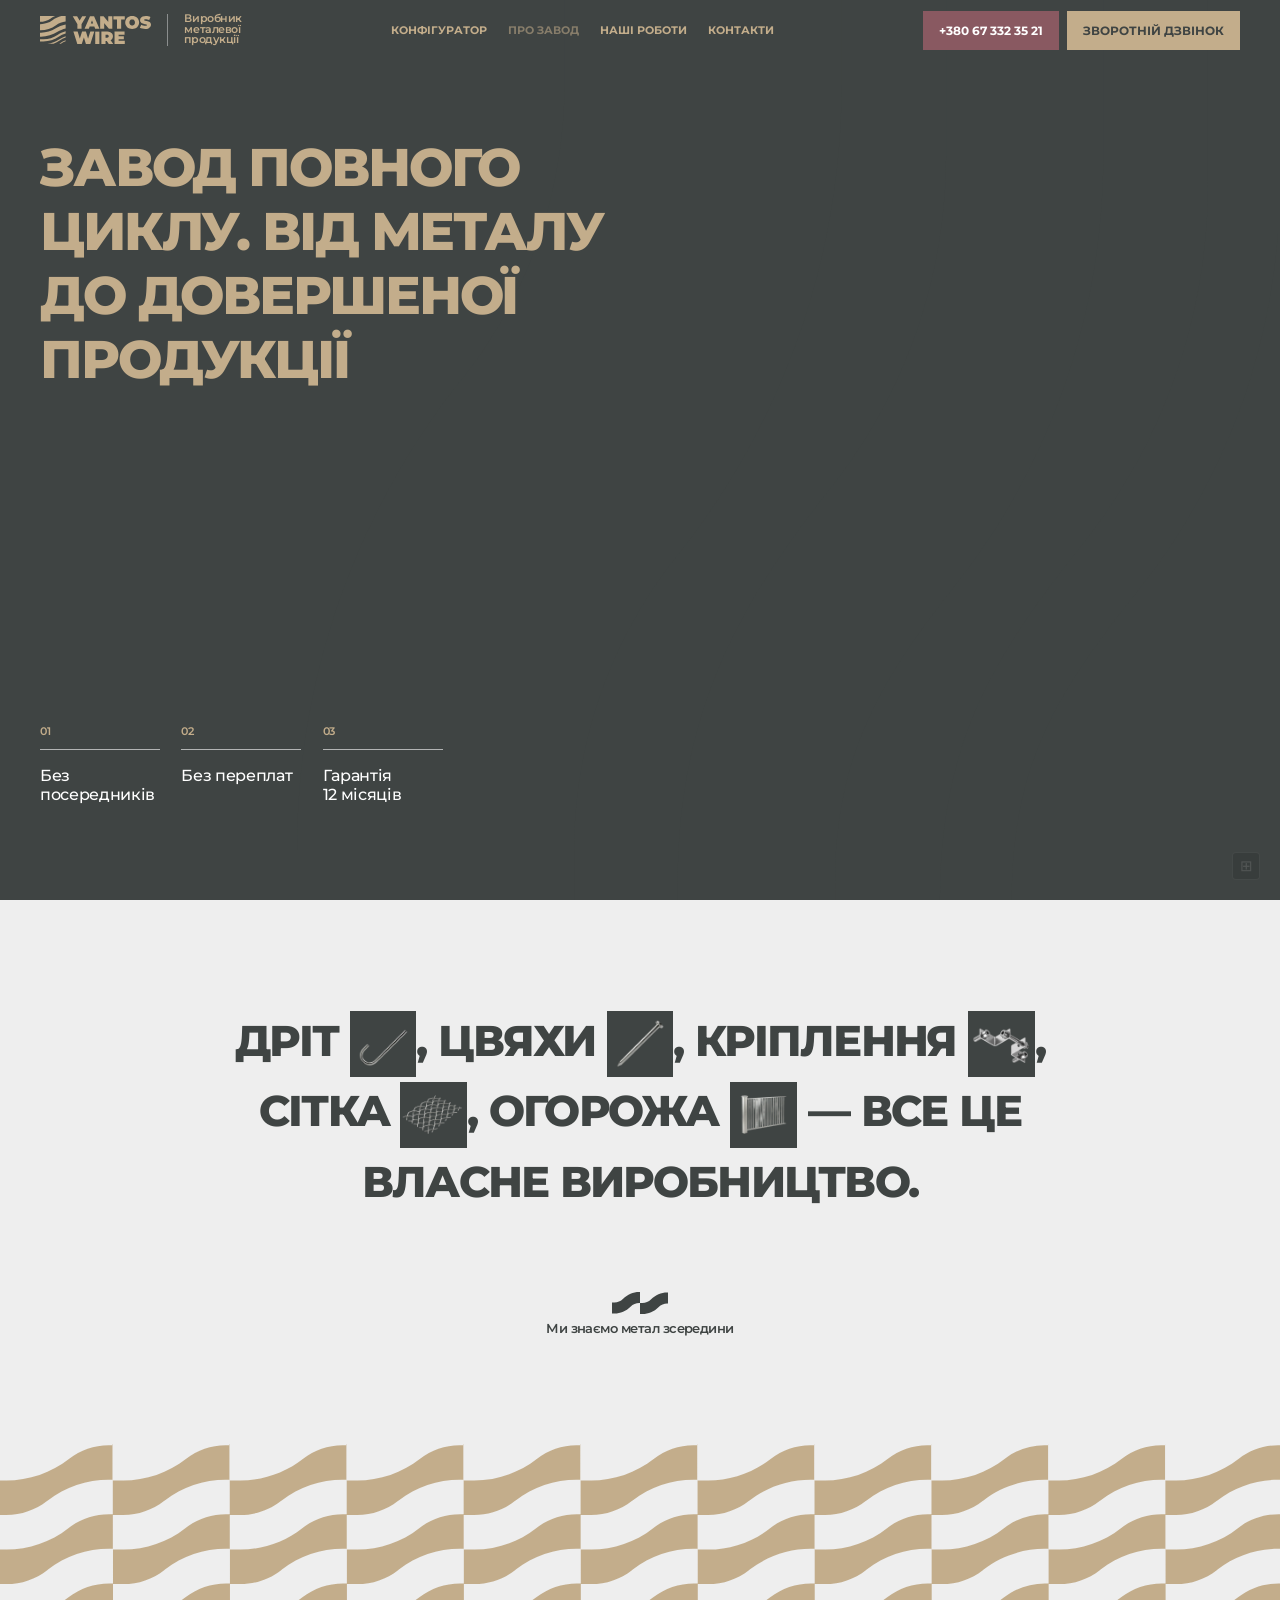
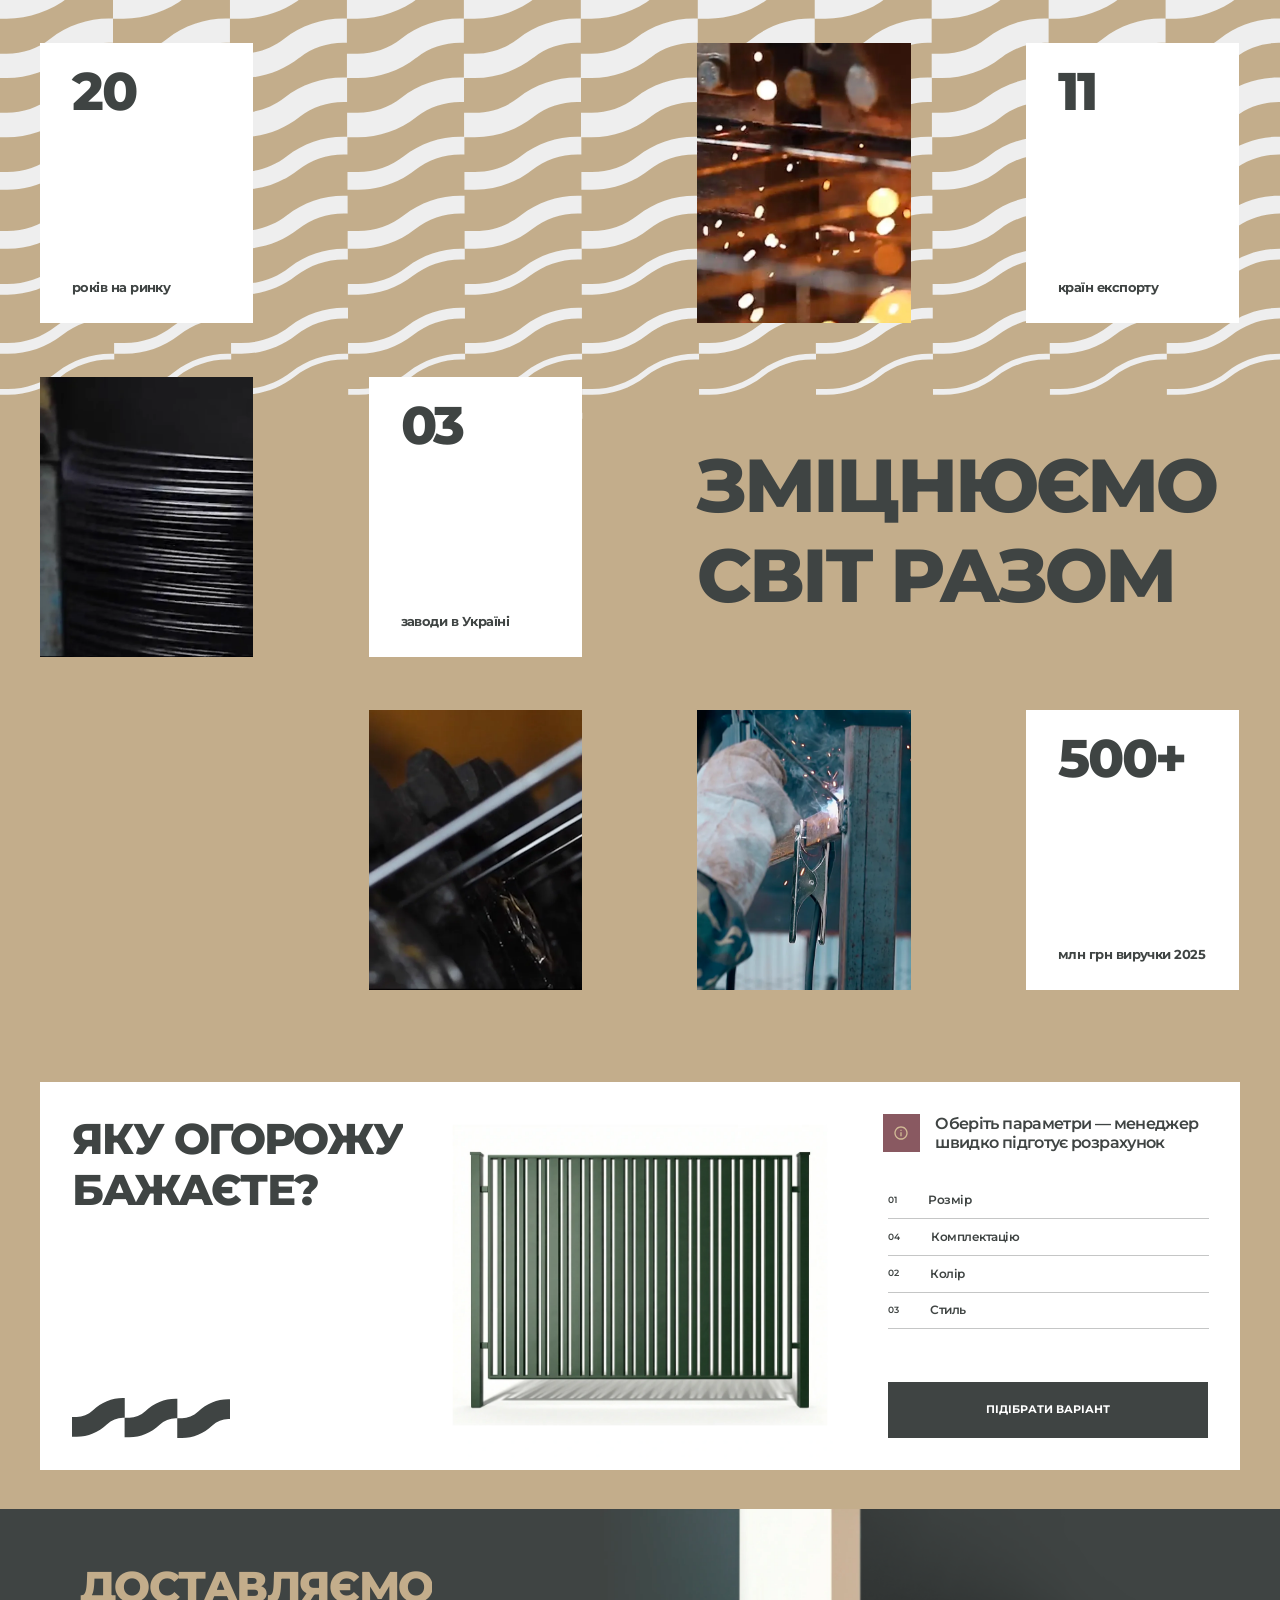
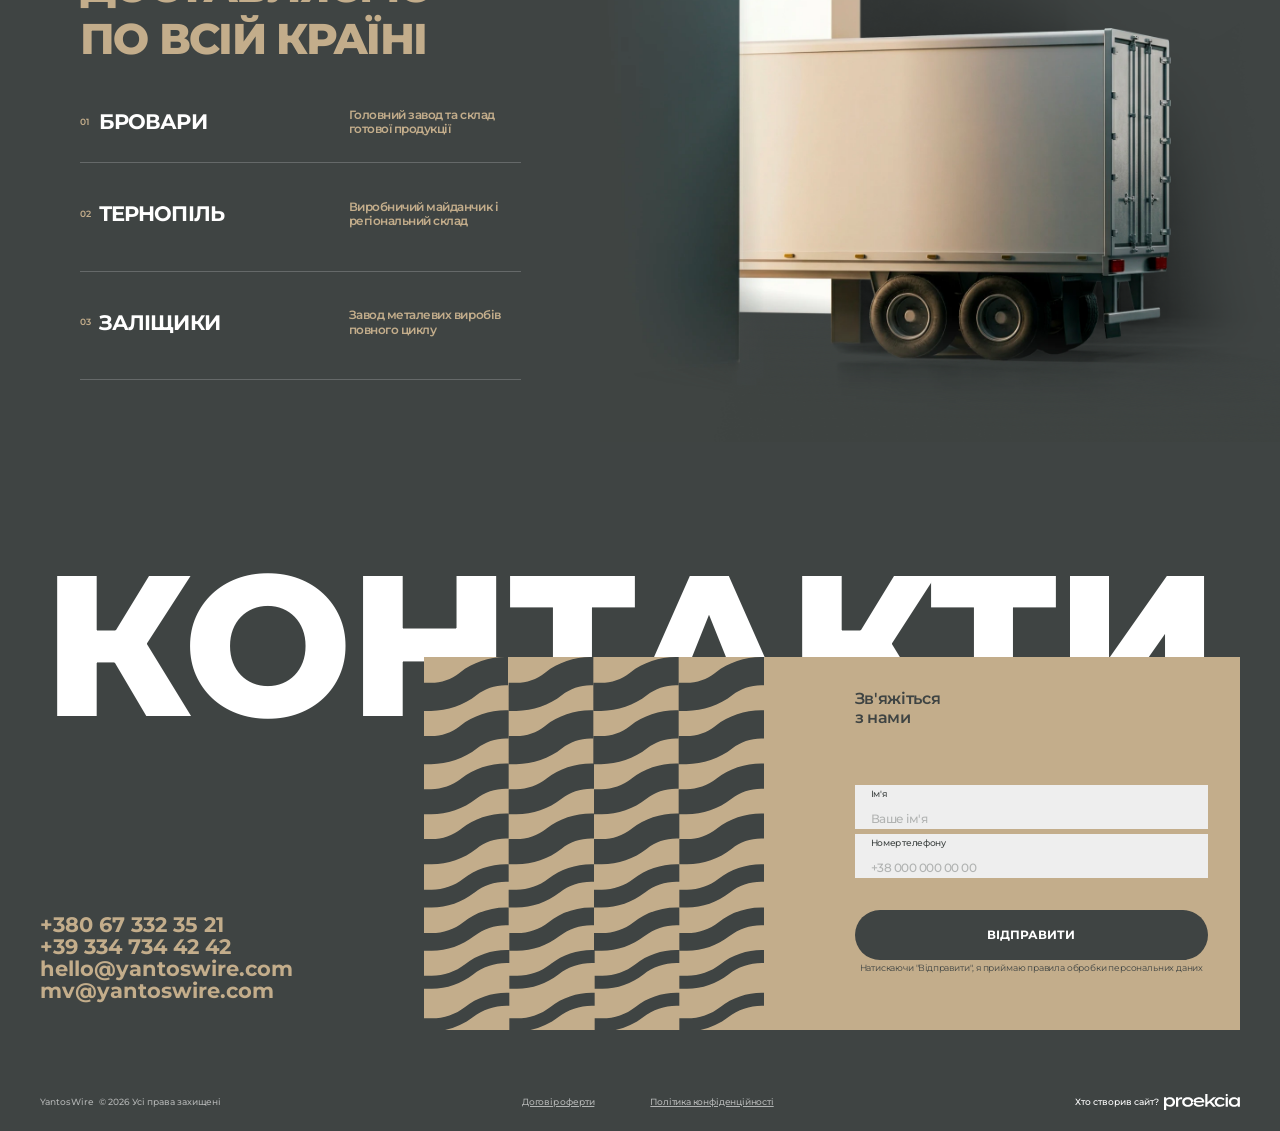
==== about.html @ 1d657884 "Add files via upload" ====
<!DOCTYPE html>
<html lang="uk">
<head>
  <meta charset="UTF-8">
  <meta name="viewport" content="width=device-width, initial-scale=1.0">
  <title>Про завод — YantosWire</title>
  <link rel="preconnect" href="https://fonts.googleapis.com">
  <link rel="preconnect" href="https://fonts.gstatic.com" crossorigin>
  <link rel="stylesheet" href="css/styles.css">
  <link rel="stylesheet" href="css/about.css">
</head>
<body>

<!-- ─── HEADER ───────────────────────────────────────────────────── -->
<header class="site-header about-header hdr-theme-light" id="site-header">
  <a class="hdr-logo" href="index.html">
    <span class="hdr-logo-imgs">
      <img src="YantosWire_logo.svg" class="hdr-logo-img hdr-logo-img--dark" alt="YantosWire">
      <img src="YantosWire_logo_light.svg" class="hdr-logo-img hdr-logo-img--light" alt="YantosWire">
    </span>
    <div class="hdr-logo-sep"></div>
    <span class="hdr-logo-tagline">Виробник<br>металевої<br>продукції</span>
  </a>
  <nav class="hdr-nav">
    <a href="index.html#app">Конфігуратор</a>
    <a href="about.html" class="hdr-nav--active">Про завод</a>
    <a href="works.html">Наші роботи</a>
    <a href="contacts.html">Контакти</a>
  </nav>
  <div class="hdr-right">
    <a href="tel:+380673323521" class="hdr-phone-btn">+380 67 332 35 21</a>
    <button class="hdr-cta hdr-cta--about">Зворотній дзвінок</button>
  </div>
</header>

<!-- ─── MAIN ──────────────────────────────────────────────────────── -->
<main class="about-main">

  <!-- ═══ HERO ══════════════════════════════════════════════════════ -->
  <section class="about-hero" data-hdr-theme="light">

    <!-- Video (right portion of screen) -->
    <div class="about-hero-media">
      <video class="about-hero-video" autoplay muted loop playsinline>
        <source src="assets/videos/Video_hero_about.mp4" type="video/mp4">
      </video>
      <!-- Top gradient: graphite → transparent -->
      <div class="about-hero-vid-fade"></div>
    </div>

    <!-- Wave mask (updated hero_Vector_about.svg) -->
    <svg class="about-hero-waves"
         viewBox="0 0 1038 950"
         preserveAspectRatio="none"
         xmlns="http://www.w3.org/2000/svg"
         aria-hidden="true">
      <path d="M282.342 0V89.7383C282.342 202.988 243.961 312.826 173.583 400.977C61.2599 541.673 7.82094e-06 716.983 0 897.738V0H282.342ZM1037 950H754.434C754.434 881.172 766.006 824.784 787.525 776.291C809.385 727.031 842.214 680.315 887.506 623.582C979.758 508.033 1032.11 365.444 1037 217.487V950ZM1037.38 194.7C1037.38 202.308 1037.25 209.905 1037 217.487V0H1037.38V194.7ZM685.125 0V164.665C685.125 292.974 641.639 417.418 561.903 517.29C462.965 641.221 401.879 758.906 401.879 931.823V950H0V949.997H292.509V897.738C292.509 784.488 330.89 674.648 401.268 586.493C513.594 445.799 574.854 270.492 574.854 89.7383V0H685.125ZM961.593 0V194.7C961.593 333.268 914.632 467.662 828.521 575.52L819.947 586.325C777.578 640.093 742.74 690.065 718.374 744.972C692.044 804.305 678.652 871.516 678.652 950H401.879L567.921 949.993L567.918 931.819C567.919 809.803 606.804 728.239 691.143 622.597C794.691 492.898 851.167 331.293 851.167 164.665V0H961.593Z" fill="#3F4443"/>
    </svg>

    <!-- Content: left side -->
    <div class="about-hero-content">

      <h1 class="about-hero-title">Завод повного циклу. Від металу до довершеної продукції</h1>

      <div class="about-hero-stats">
        <div class="about-stat">
          <span class="about-stat-num">01</span>
          <div class="about-stat-body">
            <p class="about-stat-text">Без посередників</p>
          </div>
        </div>
        <div class="about-stat">
          <span class="about-stat-num">02</span>
          <div class="about-stat-body">
            <p class="about-stat-text">Без переплат</p>
          </div>
        </div>
        <div class="about-stat">
          <span class="about-stat-num">03</span>
          <div class="about-stat-body">
            <p class="about-stat-text">Гарантія<br>12 місяців</p>
          </div>
        </div>
      </div>

    </div><!-- /about-hero-content -->
  </section><!-- /about-hero -->

  <!-- ═══ BLOCK 2: PRODUCTION ══════════════════════════════════ -->
  <section class="about-products" data-hdr-theme="dark">
    <div class="prod-inner">

      <p class="prod-text">
        ДРІТ&nbsp;<span class="prod-badge-wrap"><span class="prod-badge"><img src="assets/images/drit.webp" alt="Дріт" loading="lazy"></span></span>,
        ЦВЯХИ&nbsp;<span class="prod-badge-wrap"><span class="prod-badge"><img src="assets/images/tsvyah.webp" alt="Цвяхи" loading="lazy"></span></span>,
        КРІПЛЕННЯ&nbsp;<span class="prod-badge-wrap"><span class="prod-badge"><img src="assets/images/kriplenya.webp" alt="Кріплення" loading="lazy"></span></span>,<br>
        СІТКА&nbsp;<span class="prod-badge-wrap"><span class="prod-badge"><img src="assets/images/sitka.webp" alt="Сітка" loading="lazy"></span></span>,
        ОГОРОЖА&nbsp;<span class="prod-badge-wrap"><span class="prod-badge"><img src="assets/images/ogoroja.webp" alt="Огорожа" loading="lazy"></span></span>&nbsp;— ВСЕ ЦЕ<br>
        ВЛАСНЕ ВИРОБНИЦТВО.
      </p>

      <div class="prod-tagline">
        <img class="prod-tagline-icon" src="assets/images/waves_svg.svg" alt="" aria-hidden="true">
        <span class="prod-tagline-text">Ми знаємо метал зсередини</span>
      </div>

    </div>
  </section>

  <!-- ═══ BLOCK 3: STATS ═══════════════════════════════════════ -->
  <section class="about-stats" data-hdr-theme="dark">

    <img class="stats-waves-bg" src="assets/images/waves_bg.svg" alt="" aria-hidden="true">

    <!-- Рядок 1 -->
    <div class="stats-card stats-card--stat row-1 stats-c1r1">
      <span class="stats-num">20</span>
      <span class="stats-label">років на ринку</span>
    </div>
    <div class="stats-card stats-card--photo row-1 stats-c3r1">
      <img src="assets/images/frame_1430103749_2x.webp" alt="" loading="lazy">
    </div>
    <div class="stats-card stats-card--stat row-1 stats-c4r1">
      <span class="stats-num">11</span>
      <span class="stats-label">країн експорту</span>
    </div>

    <!-- Рядок 2 -->
    <div class="stats-card stats-card--photo row-2 stats-c1r2">
      <img src="assets/images/frame_1430103747_2x.webp" alt="" loading="lazy">
    </div>
    <div class="stats-card stats-card--stat row-2 stats-c2r2">
      <span class="stats-num">03</span>
      <span class="stats-label">заводи в Україні</span>
    </div>
    <p class="stats-slogan row-2">Зміцнюємо<br>світ разом</p>

    <!-- Рядок 3 -->
    <div class="stats-card stats-card--photo row-3 stats-c2r3">
      <img src="assets/images/frame_1430103748_2x.webp" alt="" loading="lazy">
    </div>
    <div class="stats-card stats-card--photo row-3 stats-c3r3">
      <img src="assets/images/frame_1430103750_2x.webp" alt="" loading="lazy">
    </div>
    <div class="stats-card stats-card--stat row-3 stats-c4r3">
      <span class="stats-num">500+</span>
      <span class="stats-label">млн грн виручки 2025</span>
    </div>

  </section>

  <!-- ═══ BLOCK 4: CONFIGURATOR CTA ════════════════════════════ -->
  <section class="about-configurator" data-hdr-theme="dark">

    <div class="conf-card"></div>

    <h2 class="conf-title">Яку огорожу<br>бажаєте?</h2>
    <img class="conf-waves" src="assets/images/waves_block4.svg" alt="" aria-hidden="true">

    <div class="conf-image">
      <img src="assets/images/image_block4.webp" alt="Огорожа" loading="lazy">
    </div>

    <div class="conf-info-row">
      <div class="conf-info-icon">
        <img src="assets/images/info_icon.svg" alt="" aria-hidden="true">
      </div>
      <p class="conf-info-text">Оберіть параметри — менеджер швидко підготує розрахунок</p>
    </div>

    <ul class="conf-params">
      <li class="conf-param"><span class="conf-param-num">01</span><span class="conf-param-name">Розмір</span></li>
      <li class="conf-param"><span class="conf-param-num">04</span><span class="conf-param-name">Комплектацію</span></li>
      <li class="conf-param"><span class="conf-param-num">02</span><span class="conf-param-name">Колір</span></li>
      <li class="conf-param"><span class="conf-param-num">03</span><span class="conf-param-name">Стиль</span></li>
    </ul>

    <a href="index.html#app" class="conf-cta">Підібрати варіант</a>

  </section>

  <!-- ═══ BLOCK 5: DELIVERY ════════════════════════════════════ -->
  <section class="about-delivery" data-hdr-theme="light">

    <h2 class="delivery-title">ДОСТАВЛЯЄМО<br>ПО ВСІЙ КРАЇНІ</h2>

    <div class="dlv-truck">
      <img src="assets/images/delivery_car.webp" alt="Доставка по Україні" loading="lazy">
      <div class="delivery-truck-fade-l"></div>
      <div class="delivery-truck-fade-b"></div>
    </div>

    <div class="delivery-row delivery-row--1">
      <span class="dlv-num">01</span>
      <span class="dlv-city">Бровари</span>
      <span class="dlv-desc">Головний завод та склад готової продукції</span>
    </div>
    <div class="delivery-line delivery-line--1"></div>

    <div class="delivery-row delivery-row--2">
      <span class="dlv-num">02</span>
      <span class="dlv-city">Тернопіль</span>
      <span class="dlv-desc">Виробничий майданчик і регіональний склад</span>
    </div>
    <div class="delivery-line delivery-line--2"></div>

    <div class="delivery-row delivery-row--3">
      <span class="dlv-num">03</span>
      <span class="dlv-city">Заліщики</span>
      <span class="dlv-desc">Завод металевих виробів повного циклу</span>
    </div>
    <div class="delivery-line delivery-line--3"></div>

  </section>

  <!-- ═══ BLOCK 6: CONTACTS ════════════════════════════════════ -->
  <section class="about-contacts" data-hdr-theme="light" id="contacts">

    <h2 class="contacts-title">КОНТАКТИ</h2>

    <div class="contacts-card">
      <img class="contacts-pattern" src="assets/images/pattern_contact.svg" alt="" aria-hidden="true" loading="lazy">

      <p class="contacts-tagline">Зв'яжіться<br>з нами</p>

      <form class="contacts-form" action="#" method="post" novalidate>
        <div class="contacts-fields">
          <div class="contacts-field">
            <label class="contacts-field-label" for="contact-name">Ім'я</label>
            <input class="contacts-field-input" type="text" id="contact-name" name="name" placeholder="Ваше ім'я" autocomplete="given-name" required>
          </div>
          <div class="contacts-field">
            <label class="contacts-field-label" for="contact-phone">Номер телефону</label>
            <input class="contacts-field-input" type="tel" id="contact-phone" name="phone" placeholder="+38 000 000 00 00" autocomplete="tel" required>
          </div>
        </div>

        <button class="contacts-submit" type="submit">Відправити</button>

        <p class="contacts-privacy">Натискаючи "Відправити", я приймаю правила обробки персональних даних</p>
      </form>
    </div>

    <div class="contacts-info">
      <a href="tel:+380673323521">+380 67 332 35 21</a>
      <a href="tel:+393347344242">+39 334 734 42 42</a>
      <a href="mailto:hello@yantoswire.com">hello@yantoswire.com</a>
      <a href="mailto:mv@yantoswire.com">mv@yantoswire.com</a>
    </div>

  </section>

</main>

<!-- ─── FOOTER ───────────────────────────────────────────────── -->
<footer class="site-footer">
  <div class="ftr-inner">
    <div class="ftr-copy">
      <span class="ftr-copy-brand">YantosWire</span>
      <span class="ftr-copy-text">© <span class="ftr-year"></span> Усі права захищені</span>
    </div>
    <div class="ftr-links">
      <a href="#" class="ftr-link">Договір оферти</a>
      <a href="#" class="ftr-link">Політика конфіденційності</a>
    </div>
    <div class="ftr-credit">
      <span class="ftr-credit-text">Хто створив сайт?</span>
      <a href="https://proekcia.com" target="_blank" rel="noopener noreferrer" class="ftr-credit-logo">
        <img src="assets/images/Proekcia_logo.svg" alt="Proekcia" width="114" height="24" loading="lazy">
      </a>
    </div>
  </div>
</footer>

<!-- ── DEV: column grid overlay ─────────────────────────────── -->
<div id="dev-cols"></div>
<button id="dev-cols-btn" title="Колонки">⊞</button>
<style>
#dev-cols {
  display: none;
  position: fixed;
  inset: 0;
  z-index: 9000;
  pointer-events: none;
  /* 12 колонок: margin 3.125vw, col 5.521vw, gutter 2.5vw */
  background-image: linear-gradient(
    90deg,
    transparent 3.125vw,
    rgba(255,0,0,0.1) 3.125vw,  rgba(255,0,0,0.1) 8.646vw,
    transparent 8.646vw,         transparent 11.146vw,
    rgba(255,0,0,0.1) 11.146vw, rgba(255,0,0,0.1) 16.667vw,
    transparent 16.667vw,        transparent 19.167vw,
    rgba(255,0,0,0.1) 19.167vw, rgba(255,0,0,0.1) 24.688vw,
    transparent 24.688vw,        transparent 27.188vw,
    rgba(255,0,0,0.1) 27.188vw, rgba(255,0,0,0.1) 32.708vw,
    transparent 32.708vw,        transparent 35.208vw,
    rgba(255,0,0,0.1) 35.208vw, rgba(255,0,0,0.1) 40.729vw,
    transparent 40.729vw,        transparent 43.229vw,
    rgba(255,0,0,0.1) 43.229vw, rgba(255,0,0,0.1) 48.75vw,
    transparent 48.75vw,         transparent 51.25vw,
    rgba(255,0,0,0.1) 51.25vw,  rgba(255,0,0,0.1) 56.771vw,
    transparent 56.771vw,        transparent 59.271vw,
    rgba(255,0,0,0.1) 59.271vw, rgba(255,0,0,0.1) 64.792vw,
    transparent 64.792vw,        transparent 67.292vw,
    rgba(255,0,0,0.1) 67.292vw, rgba(255,0,0,0.1) 72.813vw,
    transparent 72.813vw,        transparent 75.313vw,
    rgba(255,0,0,0.1) 75.313vw, rgba(255,0,0,0.1) 80.833vw,
    transparent 80.833vw,        transparent 83.333vw,
    rgba(255,0,0,0.1) 83.333vw, rgba(255,0,0,0.1) 88.854vw,
    transparent 88.854vw,        transparent 91.354vw,
    rgba(255,0,0,0.1) 91.354vw, rgba(255,0,0,0.1) 96.875vw,
    transparent 96.875vw
  );
}
#dev-cols-btn {
  position: fixed;
  bottom: 20px;
  right: 20px;
  z-index: 9001;
  width: 28px;
  height: 28px;
  background: rgba(0,0,0,0.25);
  border: 1px solid rgba(255,255,255,0.15);
  border-radius: 4px;
  color: rgba(255,255,255,0.3);
  font-size: 15px;
  cursor: pointer;
  display: flex;
  align-items: center;
  justify-content: center;
  opacity: 0.4;
  transition: opacity 0.2s;
  padding: 0;
}
#dev-cols-btn:hover { opacity: 1; }
#dev-cols-btn.active {
  opacity: 1;
  color: rgba(100,160,255,0.9);
  background: rgba(0,50,150,0.3);
}
</style>

<script>
  document.getElementById('dev-cols-btn').addEventListener('click', () => {
    const cols = document.getElementById('dev-cols');
    const btn  = document.getElementById('dev-cols-btn');
    const on = cols.style.display !== 'block';
    cols.style.display = on ? 'block' : 'none';
    btn.classList.toggle('active', on);
  });
</script>

<script>
  const observer = new IntersectionObserver((entries) => {
    entries.forEach(e => {
      if (e.isIntersecting) {
        e.target.classList.add('visible');
        observer.unobserve(e.target);
      }
    });
  }, { threshold: 0.1 });

  document.querySelectorAll('.about-products, .about-stats, .about-delivery, .about-contacts').forEach(el => observer.observe(el));

  /* Авто-рік у футері */
  document.querySelectorAll('.ftr-year').forEach(el => el.textContent = new Date().getFullYear());

  /* ─── Адаптивний хедер: перемикання теми по скролу ─── */
  /* Авто-режим: всі <section> підхоплюються автоматично.
     data-hdr-theme="light" → світлий хедер (для темних секцій)
     data-hdr-theme="dark"  → темний хедер (для світлих секцій)
     Без атрибуту            → 'dark' (темний хедер, дефолт) */
  const hdr = document.getElementById('site-header');
  function updateHdrTheme() {
    const checkY = hdr.offsetHeight + 2;
    let theme = 'dark';
    document.querySelectorAll('main section').forEach(el => {
      const r = el.getBoundingClientRect();
      if (r.top <= checkY && r.bottom > checkY) theme = el.dataset.hdrTheme ?? 'dark';
    });
    hdr.classList.toggle('hdr-theme-light', theme === 'light');
  }
  window.addEventListener('scroll', updateHdrTheme, { passive: true });
  updateHdrTheme();
</script>
<script src="js/wipe-headings.js"></script>

</body>
</html>
---- css/styles.css ----
@import url('https://fonts.googleapis.com/css2?family=Montserrat:wght@500;600;700;900&family=Inter:wght@400;500&display=swap');

*,*::before,*::after{box-sizing:border-box;margin:0;padding:0}

/* ─── DESIGN TOKENS ──────────────────────────────────────────── */
:root{
  --graphite:#3F4443;
  --sandstone:#C3AD8B;
  --marsala:#895961;
  --slate:#5B6770;
  --porcelain:#EEEEEE;
  --panel-bg:#F9F8F8;
  --white:#FFFFFF;
  --border:#DDD9D3;
  --text:#2A2C2B;
  --muted:#8A8680;
  --radius:6px;
  --header-h: clamp(60px, 4.323vw, 120px);  /* 83px @ 1920 */
  --footer-h: clamp(50px, 4.583vw, 88px);   /* 88px @ 1920 */
  --panel-w:  clamp(380px, 33.542vw, 780px); /* 644px @ 1920 */
  --gap-sm:   clamp(6px,  0.417vw, 12px);   /* 8px @ 1920 */
  --pad-h:    clamp(24px, 2.5vw,   64px);   /* 48px @ 1920 */
  --pad-v:    clamp(28px, 2.5vw,   64px);   /* 48px @ 1920 */
  --pad-outer:clamp(18px, 1.667vw, 48px);   /* 32px @ 1920 */
}

html,body{width:100%;height:100%;overflow:hidden;background:var(--sandstone);}
body{font-family:'Inter',sans-serif;color:var(--text);}

/* ─── HERO BACKGROUND VIDEO ──────────────────────────────────── */
#hero-bg{
  position:fixed;inset:0;z-index:0;
  width:100%;height:100%;object-fit:cover;
  transition:opacity 0.8s ease;
}
#hero-bg.fade-out{opacity:0;pointer-events:none;}

/* ─── CANVAS ─────────────────────────────────────────────────── */
#main-canvas{
  position:fixed;top:0;left:0;
  width:100%;height:100%;z-index:0;
  pointer-events:none;touch-action:none;
}
@media(max-width:768px){
  #main-canvas{pointer-events:none;touch-action:none;z-index:1;}
  #main-canvas.touch-active{pointer-events:auto;}
}

/* ─── SITE HEADER ────────────────────────────────────────────── */
.site-header{
  position:fixed;top:0;left:0;width:100%;
  height:var(--header-h);
  display:flex;align-items:center;justify-content:space-between;
  padding:0 clamp(20px, 3.125vw, 60px);
  background:transparent;
  z-index:200;
}
.hdr-logo{
  display:flex;align-items:center;
  text-decoration:none;
  flex-shrink:0;
}

/* Обгортка для двох логотипів (темний / світлий) */
.hdr-logo-imgs{
  position:relative;
  height:clamp(28px,2.083vw,40px);
  display:inline-flex;
  align-items:center;
  flex-shrink:0;
}
.hdr-logo-img{
  height:100%;width:auto;
  display:block;
  transition:opacity 0.35s ease;
}
.hdr-logo-img--light{
  position:absolute;top:0;left:0;
  opacity:0;
}
.hdr-logo-img--dark{opacity:1;}

.hdr-logo-sep{
  width:1px;height:clamp(32px,2.5vw,48px);
  background:rgba(63,68,67,0.25); /* dark за замовчуванням */
  margin:0 clamp(10px,1.25vw,24px);
  flex-shrink:0;
  transition:background 0.35s ease;
}
.hdr-logo-tagline{
  font-family:'Montserrat',sans-serif;font-weight:600;
  font-size:clamp(9px,0.833vw,16px);line-height:100%;
  letter-spacing:-0.04em;
  color:var(--graphite); /* dark за замовчуванням */
  transition:color 0.35s ease;
}
.hdr-nav--active{opacity:0.55;pointer-events:none;}

/* ─── LIGHT THEME: хедер на тёмному фоні (graphite hero) ─── */
.site-header.hdr-theme-light .hdr-logo-img--dark{opacity:0;}
.site-header.hdr-theme-light .hdr-logo-img--light{opacity:1;}
.site-header.hdr-theme-light .hdr-logo-sep{background:rgba(255,255,255,0.4);}
.site-header.hdr-theme-light .hdr-logo-tagline{color:var(--sandstone);}
.site-header.hdr-theme-light .hdr-nav a{color:var(--sandstone);}
.hdr-nav{
  display:flex;align-items:center;gap:clamp(18px, 1.667vw, 48px);
}
.hdr-nav a{
  font-family:'Montserrat',sans-serif;font-weight:700;font-size:clamp(11px, 0.729vw, 16px);
  letter-spacing:0;color:var(--graphite);text-decoration:none;text-transform:uppercase;
  transition:opacity 0.15s, color 0.35s ease;
}
.hdr-nav a:hover{opacity:0.7;}
.hdr-right{display:flex;align-items:center;gap:8px;}
.hdr-phone-btn{
  display:flex;align-items:center;justify-content:center;
  padding:clamp(12px, 0.833vw, 20px) clamp(16px, 1.25vw, 32px);
  background:var(--marsala);color:#fff;
  font-family:'Montserrat',sans-serif;font-weight:700;font-size:clamp(12px, 0.833vw, 20px);
  text-transform:uppercase;text-decoration:none;white-space:nowrap;
  transition:opacity 0.15s;
}
.hdr-phone-btn:hover{opacity:0.88;}
.hdr-cta{
  display:flex;align-items:center;justify-content:center;
  padding:clamp(12px, 0.833vw, 20px) clamp(16px, 1.25vw, 32px);
  background:var(--graphite);color:#fff;
  border:none;cursor:pointer;
  font-family:'Montserrat',sans-serif;font-weight:700;font-size:clamp(12px, 0.833vw, 20px);
  text-transform:uppercase;white-space:nowrap;
  transition:opacity 0.15s;
}
.hdr-cta:hover{opacity:0.85;}

/* ─── SITE FOOTER ────────────────────────────────────────────── */
.site-footer{
  position:fixed;bottom:0;left:0;width:100%;
  z-index:150;
}
/* ─── HERO ───────────────────────────────────────────────────── */
#hero{
  position:fixed;top:0;left:0;
  width:100%;height:100%;
  z-index:10;
  display:flex;align-items:center;
  padding-top:var(--header-h);
}
.hero-left{
  width:50%;padding:0 0 0 7vw;
  position:relative;z-index:11;
  transition:opacity 0.5s ease,transform 0.5s ease;
}
#hero.hiding .hero-left{opacity:0;transform:translateX(-32px);}

.hero-badge{
  display:inline-flex;align-items:center;gap:clamp(5px,0.417vw,10px);
  background:var(--graphite);color:#fff;
  font-family:ui-monospace,'SF Mono','Cascadia Code','Consolas',monospace;
  font-size:clamp(8px,0.521vw,13px);letter-spacing:clamp(1px,0.104vw,3px);
  padding:clamp(4px,0.26vw,6px) clamp(8px,0.625vw,16px);border-radius:20px;
  margin-bottom:clamp(14px,1.25vw,32px);
  animation:fadeUp 0.5s ease both;animation-delay:0.05s;
}
.hero-badge::before{content:'';width:6px;height:6px;border-radius:50%;background:var(--sandstone);}
h1{
  font-family:'Montserrat',sans-serif;font-weight:900;
  font-size:clamp(42px,5.5vw,72px);line-height:0.95;
  letter-spacing:-1.5px;color:var(--graphite);
  margin-bottom:18px;text-transform:uppercase;
  animation:fadeUp 0.5s ease both;animation-delay:0.12s;
}
.hero-sub{
  font-size:clamp(9px,0.573vw,14px);font-weight:700;letter-spacing:clamp(0.8px,0.078vw,2px);
  color:var(--muted);text-transform:uppercase;
  margin-bottom:clamp(14px,1.25vw,32px);line-height:1.6;
  animation:fadeUp 0.5s ease both;animation-delay:0.2s;
}
.hero-features{
  display:flex;flex-direction:column;gap:clamp(6px,0.469vw,12px);
  margin-bottom:clamp(18px,1.667vw,42px);
  animation:fadeUp 0.5s ease both;animation-delay:0.28s;
}
.feat{display:flex;align-items:center;gap:clamp(7px,0.573vw,14px);font-size:clamp(11px,0.677vw,16px);color:var(--text);}
.feat-dot{
  width:clamp(14px,0.938vw,22px);height:clamp(14px,0.938vw,22px);border-radius:clamp(2px,0.156vw,4px);
  background:rgba(255,255,255,0.4);border:1px solid rgba(63,68,67,0.3);flex-shrink:0;
}
.hero-cta-row{
  display:flex;align-items:center;gap:clamp(14px,1.146vw,28px);
  animation:fadeUp 0.5s ease both;animation-delay:0.36s;
}
.btn-hero{
  padding:clamp(12px,0.885vw,22px) clamp(20px,1.771vw,44px);background:var(--graphite);color:#fff;
  border:none;border-radius:var(--radius);
  font-family:'Montserrat',sans-serif;font-weight:700;
  font-size:clamp(10px,0.625vw,16px);letter-spacing:clamp(1px,0.104vw,3px);text-transform:uppercase;
  cursor:pointer;transition:background 0.2s,transform 0.15s;
  position:relative;z-index:20;
}
.btn-hero:hover{background:var(--slate);transform:translateY(-1px);}
.btn-hero:active{transform:translateY(0);}
.cta-hint{font-size:clamp(10px,0.625vw,15px);color:var(--muted);line-height:1.6;max-width:clamp(140px,9.896vw,240px);}

/* ─── CONFIGURATOR APP ──────────────────────────────────────── */
#app{
  position:fixed;top:0;left:0;
  width:100%;height:100%;
  z-index:5;
  display:flex;flex-direction:column;
  opacity:0;pointer-events:none;
  transition:opacity 0.45s ease;
}
#app.visible{opacity:1;pointer-events:auto;}
#app.visible ~ .site-footer{opacity:1;pointer-events:auto;}

.main{
  display:flex;flex:1;
  padding-top:var(--header-h);
  padding-bottom:var(--footer-h);
  overflow:hidden;
}

/* ─── 3D VIEWPORT ───────────────────────────────────────────── */
#viewport{flex:1;position:relative;overflow:hidden;background:transparent;}
.stats-overlay{position:absolute;top:12px;left:12px;display:flex;gap:5px;}
.stat-chip{
  background:rgba(255,255,255,0.88);border:1px solid var(--border);
  border-radius:var(--radius);padding:4px 9px;
  font-family:ui-monospace,'SF Mono','Cascadia Code','Consolas',monospace;
  font-size:12px;color:var(--muted);
}
.stat-chip span{color:var(--graphite);font-weight:500;}
#perf-overlay{
  position:absolute;top:12px;right:12px;
  display:flex;flex-direction:column;align-items:flex-end;gap:4px;
  font-family:ui-monospace,'SF Mono','Cascadia Code','Consolas',monospace;
  font-size:12px;pointer-events:none;
}
#perf-overlay .perf-row{
  background:rgba(255,255,255,0.88);border:1px solid var(--border);
  border-radius:var(--radius);padding:4px 9px;
  display:flex;align-items:center;gap:6px;color:var(--muted);
}
#perf-overlay .perf-val{font-weight:600;color:var(--graphite);min-width:36px;text-align:right;}
#perf-overlay .perf-bar{width:60px;height:5px;background:#e0ddd8;border-radius:3px;overflow:hidden;}
#perf-overlay .perf-bar-fill{height:100%;border-radius:3px;transition:width 0.2s,background 0.2s;}
.viewport-hint{
  position:absolute;bottom:12px;left:50%;transform:translateX(-50%);
  font-size:12px;color:var(--muted);letter-spacing:0.5px;
  font-family:ui-monospace,'SF Mono','Cascadia Code','Consolas',monospace;
  background:rgba(255,255,255,0.85);padding:4px 12px;
  border-radius:20px;border:1px solid var(--border);pointer-events:none;
}

/* ─── SIDE PANEL ─────────────────────────────────────────────── */
.panel{
  width:var(--panel-w);flex-shrink:0;
  background:var(--panel-bg);
  border:1px solid var(--panel-bg);
  display:flex;flex-direction:column;
  overflow:hidden;
  margin:clamp(10px, 0.729vw, 20px) var(--pad-outer) clamp(10px, 0.729vw, 20px) 0;
}

/* ─── STEP CONTENT ───────────────────────────────────────────── */
.step-content{display:none;flex-direction:column;flex:1;overflow:hidden;}
.step-content.active{display:flex;}

/* Step body: scrollable content area */
.step-body{
  flex:1;overflow-y:auto;
  display:flex;flex-direction:column;
}
.step-body::-webkit-scrollbar{width:3px;}
.step-body::-webkit-scrollbar-thumb{background:var(--border);border-radius:2px;}

/* ─── PANEL TITLE ────────────────────────────────────────────── */
.panel-title{
  font-family:'Montserrat',sans-serif;font-weight:700;
  font-size:clamp(17px, 1.25vw, 30px);line-height:1.2;letter-spacing:-0.04em;
  color:var(--graphite);
  padding:var(--pad-v) var(--pad-h) 0;
  margin-bottom:0;
}

/* ─── STEP 0: DIM BOXES ─────────────────────────────────────── */
.dim-grid{
  display:flex;gap:var(--gap-sm);
  padding:clamp(14px, 1.25vw, 30px) var(--pad-h) 0;
}
.dim-box{
  flex:1;
  background:var(--porcelain);
  padding:clamp(18px, 1.458vw, 36px) clamp(10px, 0.833vw, 20px) clamp(10px, 0.833vw, 20px);
  display:flex;flex-direction:column;align-items:center;gap:clamp(18px, 1.458vw, 36px);
}
.dim-label{
  font-family:'Montserrat',sans-serif;font-weight:600;
  font-size:clamp(12px, 0.833vw, 20px);line-height:1.2;letter-spacing:-0.04em;
  text-align:center;color:var(--graphite);
}
.dim-value{
  font-family:'Montserrat',sans-serif;font-weight:600;
  font-size:clamp(24px, 1.667vw, 42px);line-height:1;letter-spacing:-0.04em;
  color:var(--graphite);
  position:relative;overflow:hidden;
  height:1.25em;width:100%;
  display:flex;align-items:center;justify-content:center;
  cursor:text;
}
.dim-slot{
  position:absolute;inset:0;
  display:flex;align-items:center;justify-content:center;
  will-change:transform;
  transition:opacity 0.1s;
}
.dim-input{
  position:absolute;inset:0;
  width:100%;height:100%;
  border:none;background:transparent;
  text-align:center;
  font-family:'Montserrat',sans-serif;font-weight:600;
  font-size:inherit;letter-spacing:-0.04em;
  color:var(--graphite);
  outline:none;padding:0;
  -moz-appearance:textfield;
  display:none;
}
.dim-input::-webkit-outer-spin-button,
.dim-input::-webkit-inner-spin-button{-webkit-appearance:none;}
.dim-btns{
  display:flex;gap:var(--gap-sm);width:100%;
}
.dim-btn{
  flex:1;height:clamp(36px, 2.5vw, 60px);
  background:var(--white);border:none;
  font-size:clamp(18px, 1.146vw, 28px);color:var(--graphite);
  cursor:pointer;
  display:flex;align-items:center;justify-content:center;
  transition:background 0.15s;
  font-family:'Montserrat',sans-serif;font-weight:400;
}
.dim-btn:hover{background:#f0eeec;}
.dim-btn:active{background:#e8e6e3;}

/* ─── STEP 1: PACKAGE GRID ───────────────────────────────────── */
.pkg-grid{
  display:grid;grid-template-columns:1fr 1fr;
  gap:var(--gap-sm);
  padding:clamp(14px, 1.25vw, 30px) var(--pad-h) clamp(10px, 1.042vw, 26px);
}
.pkg-card{
  background:var(--white);
  border:none;
  padding:clamp(10px, 0.833vw, 20px);
  cursor:pointer;
  position:relative;
  display:flex;flex-direction:column;align-items:flex-start;gap:0;
  min-height:clamp(130px, 10vw, 200px);
  box-shadow:0 2px 8px rgba(0,0,0,0.06);
  transition:transform 0.25s cubic-bezier(0.34,1.56,0.64,1), box-shadow 0.25s ease;
  will-change:transform;
}
.pkg-card:hover{
  transform:translateY(-4px);
  box-shadow:0 8px 24px rgba(0,0,0,0.13);
}
.pkg-card.selected{
  transform:translateY(0);
  box-shadow:0 2px 8px rgba(0,0,0,0.06);
}
.pkg-check{
  width:clamp(16px, 1.146vw, 22px);height:clamp(16px, 1.146vw, 22px);
  border:2px solid var(--border);
  background:transparent;
  flex-shrink:0;
  margin-bottom:clamp(5px, 0.417vw, 10px);
  position:relative;
  transition:background 0.15s, border-color 0.15s;
  visibility:hidden;
}
.pkg-card.selected .pkg-check{
  visibility:visible;
  background:var(--graphite);
  border-color:var(--graphite);
}
.pkg-card.selected .pkg-check::after{
  content:'✓';
  position:absolute;inset:0;
  display:flex;align-items:center;justify-content:center;
  color:#fff;font-size:clamp(10px, 0.677vw, 14px);font-weight:700;
  font-family:'Montserrat',sans-serif;
  line-height:1;
}
.pkg-preview{
  width:100%;flex:1;
  background:#fff;
  display:flex;align-items:center;justify-content:center;
  overflow:hidden;margin-bottom:clamp(6px, 0.521vw, 12px);
}
.pkg-preview svg{
  width:100%;height:100%;padding:4px;
  transition:transform 0.3s cubic-bezier(0.34,1.56,0.64,1);
}
.pkg-card:hover .pkg-preview svg{transform:scale(1.08);}
.pkg-label{
  font-family:'Montserrat',sans-serif;font-weight:600;
  font-size:clamp(13px, 0.729vw, 16px);line-height:1.3;color:var(--graphite);
  letter-spacing:-0.02em;
}

/* ─── STEP 2: DELIVERY ───────────────────────────────────────── */
.delivery-banner{
  display:flex;align-items:center;justify-content:space-between;
  background:var(--white);
  margin:clamp(14px, 1.25vw, 30px) var(--pad-h) 0;
  padding:clamp(12px, 1.042vw, 26px) clamp(12px, 1.042vw, 26px) clamp(12px, 1.042vw, 26px) clamp(14px, 1.25vw, 30px);
  min-height:clamp(70px, 5.208vw, 126px);
}
.delivery-text{
  font-family:'Montserrat',sans-serif;font-weight:700;
  font-size:clamp(13px, 0.938vw, 22px);line-height:1.3;color:var(--graphite);
}
.delivery-truck{
  width:clamp(80px, 6.771vw, 164px);height:clamp(46px, 3.906vw, 96px);flex-shrink:0;
}
.delivery-truck svg{width:100%;height:100%;}

.config-fields{padding:clamp(10px, 0.833vw, 20px) var(--pad-h) 0;}
.config-field{margin-bottom:var(--gap-sm);}
.config-field-box{
  background:var(--white);
  border:1px solid var(--border);
  padding:clamp(8px, 0.625vw, 16px) clamp(10px, 0.833vw, 20px) clamp(10px, 0.729vw, 18px);
  transition:border-color 0.15s;
}
.config-field-box:focus-within{border-color:var(--graphite);}
.config-field-box--ta{padding-bottom:8px;}
.config-field-label{
  font-family:'Montserrat',sans-serif;font-weight:500;
  font-size:clamp(10px, 0.625vw, 14px);color:var(--muted);
  margin-bottom:4px;display:block;
  letter-spacing:-0.01em;
}
.config-field-input{
  width:100%;background:transparent;border:none;outline:none;
  font-family:'Inter',sans-serif;font-size:clamp(13px, 0.833vw, 20px);
  color:var(--graphite);line-height:1.4;
  -webkit-text-size-adjust:100%;
}
.config-field-input::placeholder{color:var(--border);}

/* ─── STEP 3: ACCORDION ─────────────────────────────────────── */
.accord-list{
  padding:clamp(14px, 1.25vw, 30px) var(--pad-h) 0;
  display:flex;flex-direction:column;gap:0;
}
.accord-item{
  border:1px solid var(--border);
  margin-bottom:clamp(5px,0.417vw,12px);
  background:var(--white);
}
.accord-head{
  display:flex;align-items:center;gap:clamp(8px, 0.625vw, 16px);
  padding:clamp(10px, 0.833vw, 20px);
  cursor:pointer;
  user-select:none;
}
.accord-radio{
  width:20px;height:20px;border-radius:50%;
  border:2px solid var(--border);
  flex-shrink:0;
  position:relative;
  transition:border-color 0.15s;
}
.accord-radio--on{
  border-color:var(--graphite);
}
.accord-radio--on::after{
  content:'';
  position:absolute;
  inset:3px;border-radius:50%;
  background:var(--graphite);
}
.accord-label{
  flex:1;
  font-family:'Montserrat',sans-serif;font-weight:600;
  font-size:clamp(12px, 0.781vw, 18px);color:var(--graphite);
  letter-spacing:-0.02em;
}
.accord-chevron{
  display:flex;align-items:center;
  flex-shrink:0;
  transition:transform 0.2s ease;
}
/* Collapsed chevron rotates 180° (points down) */
.accord-item:not(.accord-open) .accord-chevron{
  transform:rotate(180deg);
}
.accord-item.accord-open .accord-chevron{
  transform:rotate(0deg);
}

.accord-body{
  display:none;
  border-top:1px solid var(--border);
}
.accord-item.accord-open .accord-body{display:block;}

/* Discount marquee inside accordion */
.accord-marquee-wrap{
  overflow:hidden;
  background:var(--marsala);
  padding:7px 0;
}
.accord-marquee{
  display:inline-block;white-space:nowrap;
  animation:marqueeScroll 12s linear infinite;
  font-family:'Montserrat',sans-serif;font-weight:700;
  font-size:12px;letter-spacing:2px;
  color:var(--sandstone);text-transform:uppercase;
}

/* Fence style grid inside accordion */
.style-grid{
  display:grid;grid-template-columns:1fr 1fr;
  gap:var(--gap-sm);padding:clamp(8px, 0.625vw, 16px);
}
.style-card{
  background:var(--panel-bg);
  border:1px solid var(--border);
  padding:clamp(6px,0.521vw,14px) clamp(6px,0.521vw,14px) clamp(5px,0.417vw,12px);
  cursor:pointer;
  display:flex;flex-direction:column;gap:0;
  transition:border-color 0.15s;
}
.style-card:hover{border-color:var(--graphite);}
.style-card.selected{border-color:var(--graphite);}
.style-check{
  width:clamp(14px,0.938vw,22px);height:clamp(14px,0.938vw,22px);
  border:2px solid var(--border);
  background:transparent;
  flex-shrink:0;margin-bottom:clamp(4px,0.313vw,8px);
  position:relative;transition:all 0.15s;
}
.style-card.selected .style-check{
  background:var(--graphite);border-color:var(--graphite);
}
.style-card.selected .style-check::after{
  content:'✓';position:absolute;inset:0;
  display:flex;align-items:center;justify-content:center;
  color:#fff;font-size:12px;font-weight:700;
  font-family:'Montserrat',sans-serif;line-height:1;
}
.style-preview{
  width:100%;height:clamp(42px, 3.125vw, 76px);background:#fff;
  display:flex;align-items:center;justify-content:center;
  overflow:hidden;margin-bottom:clamp(4px, 0.313vw, 8px);
}
.style-preview svg{width:100%;height:100%;padding:3px;}
.style-label{
  font-family:'Montserrat',sans-serif;font-weight:600;
  font-size:clamp(9px, 0.573vw, 13px);color:var(--graphite);
  letter-spacing:-0.01em;
}

/* ─── COLOR SELECTION (Step 4) ───────────────────────────────── */
.color-grid{
  display:flex;flex-direction:column;gap:var(--gap-sm);
  padding:clamp(14px, 1.25vw, 30px) var(--pad-h) clamp(10px, 1.042vw, 26px);
}
.color-card{
  display:flex;align-items:center;gap:clamp(12px, 1vw, 20px);
  background:var(--white);
  border:2px solid transparent;
  border-radius:var(--radius);
  padding:clamp(10px, 0.833vw, 18px) clamp(14px, 1.25vw, 24px);
  cursor:pointer;
  box-shadow:0 2px 8px rgba(0,0,0,0.06);
  transition:transform 0.25s cubic-bezier(0.34,1.56,0.64,1), box-shadow 0.25s ease, border-color 0.2s;
}
.color-card:hover{
  transform:translateY(-3px);
  box-shadow:0 8px 24px rgba(0,0,0,0.12);
}
.color-card.selected{
  border-color:var(--graphite);
  transform:translateY(0);
  box-shadow:0 2px 8px rgba(0,0,0,0.06);
}
.color-swatch{
  width:clamp(36px, 2.6vw, 48px);height:clamp(36px, 2.6vw, 48px);
  border-radius:50%;
  border:1px solid rgba(0,0,0,0.12);
  flex-shrink:0;
}
.color-info{ flex:1; }
.color-name{
  font-family:'Montserrat',sans-serif;font-weight:700;
  font-size:clamp(14px, 1vw, 18px);color:var(--text);letter-spacing:-0.02em;
}
.color-ral{
  font-family:'Montserrat',sans-serif;font-size:clamp(11px, 0.7vw, 13px);
  color:var(--muted);margin-top:2px;
}
.color-check{
  width:clamp(16px, 1.146vw, 22px);height:clamp(16px, 1.146vw, 22px);
  border:2px solid var(--border);border-radius:50%;
  flex-shrink:0;position:relative;
  transition:background 0.15s, border-color 0.15s;
  visibility:hidden;
}
.color-card.selected .color-check{
  visibility:visible;
  background:var(--graphite);border-color:var(--graphite);
}
.color-card.selected .color-check::after{
  content:'✓';position:absolute;inset:0;
  display:flex;align-items:center;justify-content:center;
  color:#fff;font-size:clamp(9px, 0.6vw, 12px);font-weight:700;
}

/* ─── PANEL NAV BUTTONS ─────────────────────────────────────── */
.panel-nav{
  display:flex;gap:var(--gap-sm);
  padding:clamp(14px, 1.25vw, 30px) var(--pad-h) clamp(20px, 2.083vw, 52px);
  flex-shrink:0;
}
.btn-back{
  padding:clamp(12px, 0.833vw, 20px) clamp(18px, 1.458vw, 36px);
  background:var(--panel-bg);
  border:1px solid rgba(63,68,67,0.3);
  border-radius:70px;
  font-family:'Montserrat',sans-serif;font-weight:700;
  font-size:clamp(12px, 0.833vw, 20px);text-transform:uppercase;
  color:var(--graphite);
  cursor:pointer;white-space:nowrap;
  transition:border-color 0.15s,background 0.15s;
}
.btn-back:hover{border-color:var(--graphite);background:#f0efed;}
.btn-next{
  flex:1;
  padding:clamp(16px, 1.25vw, 30px);
  background:var(--graphite);color:#fff;
  border:none;border-radius:70px;
  font-family:'Montserrat',sans-serif;font-weight:700;
  font-size:clamp(12px, 0.833vw, 20px);text-transform:uppercase;
  cursor:pointer;
  transition:opacity 0.15s;
}
.btn-next:hover{opacity:0.85;}
.panel-nav--single .btn-next{width:100%;flex:none;}

/* ─── SUCCESS SCREEN ─────────────────────────────────────────── */
.success-screen{
  display:none;flex-direction:column;align-items:center;justify-content:center;
  flex:1;padding:clamp(24px,2.083vw,56px);text-align:center;
}
.success-screen.active{display:flex;}
.success-icon{
  font-size:clamp(32px,2.5vw,64px);color:var(--graphite);
  margin-bottom:clamp(12px,1.042vw,28px);
}
.success-title{
  font-family:'Montserrat',sans-serif;font-weight:700;
  font-size:clamp(16px,1.146vw,28px);color:var(--graphite);
  margin-bottom:clamp(8px,0.625vw,16px);
}
.success-desc{
  font-size:clamp(11px,0.729vw,18px);color:var(--muted);line-height:1.6;margin-bottom:clamp(16px,1.458vw,36px);
  max-width:clamp(220px,16.667vw,400px);
}
.btn-restart{
  padding:clamp(12px,0.833vw,22px) clamp(20px,1.667vw,44px);
  background:var(--white);border:1px solid var(--border);
  border-radius:70px;
  font-family:'Montserrat',sans-serif;font-weight:700;
  font-size:clamp(10px,0.677vw,16px);letter-spacing:clamp(0.5px,0.052vw,2px);text-transform:uppercase;
  cursor:pointer;color:var(--graphite);
  transition:border-color 0.15s;
}
.btn-restart:hover{border-color:var(--graphite);}

/* ─── WIPE-REVEAL (заголовки) ─────────────────────────────────── */
h1.wipe-heading,
h2.wipe-heading{animation:none!important;}

.wipe-line{
  display:block;width:fit-content;overflow:hidden;position:relative;line-height:inherit;
}
.wipe-line-in{
  display:block;transform:translateY(110%);
}

/* Головний блок-завіса (sandstone) */
.wipe-line::before{
  content:'';position:absolute;inset:0;
  background:var(--sandstone);
  transform:translateX(-101%);z-index:2;pointer-events:none;
}
/* Акцентний блок (marsala) — повна висота рядка, 45% ширини */
.wipe-line::after{
  content:'';position:absolute;
  inset:0;width:45%;
  background:var(--marsala);
  transform:translateX(-101%);z-index:3;pointer-events:none;
}

/* Запуск по .is-visible ─────── */
.wipe-heading.is-visible .wipe-line::before{
  animation:wipeCurtain 0.72s cubic-bezier(0.77,0,0.18,1) forwards;
  animation-delay:calc(var(--i)*0.14s + 0.08s);
}
.wipe-heading.is-visible .wipe-line::after{
  animation:wipeCurtainAccent 0.66s cubic-bezier(0.77,0,0.18,1) forwards;
  animation-delay:calc(var(--i)*0.14s + 0.22s);
}
.wipe-heading.is-visible .wipe-line-in{
  animation:wipeTextUp 0.68s cubic-bezier(0.16,1,0.3,1) forwards;
  animation-delay:calc(var(--i)*0.14s + 0.44s);
}

@keyframes wipeCurtain{
  0%  {transform:translateX(-101%);}
  42% {transform:translateX(0%);}
  100%{transform:translateX(101%);}
}
@keyframes wipeCurtainAccent{
  0%  {transform:translateX(-101%);}
  42% {transform:translateX(52%);}
  100%{transform:translateX(340%);}
}
@keyframes wipeTextUp{
  from{transform:translateY(110%);}
  to  {transform:translateY(0);}
}

/* ─── ANIMATIONS ──────────────────────────────────────────────── */
@keyframes fadeUp{from{opacity:0;transform:translateY(14px);}to{opacity:1;transform:translateY(0);}}
@keyframes marqueeScroll{from{transform:translateX(0);}to{transform:translateX(-50%);}}

/* ═══════════════════════════════════════════════════════════════
   MOBILE ≤ 768px
═══════════════════════════════════════════════════════════════ */
@media(max-width:768px){

  html,body{overflow:hidden;height:100%;}

  :root{
    --header-h:50px;
    --footer-h:0px;
  }

  #main-canvas{
    position:fixed;top:0;left:0;
    width:100%;height:100%;z-index:0;
    pointer-events:auto;
  }

  /* Header mobile */
  .site-header{
    padding:0 16px;height:50px;
    position:fixed;z-index:300;
  }
  .hdr-nav{display:none;}
  .hdr-phone-btn{font-size:12px;padding:10px 14px;}
  .hdr-cta{font-size:12px;padding:10px 14px;}

  /* Footer: hidden on mobile */
  .site-footer{display:none;}

  /* Hero mobile */
  #hero-bg{
    inset:unset;left:0;right:unset;bottom:unset;
    top:13vh;width:100vw;height:100vh;
    object-position:72% 50%;
  }
  #hero{
    position:fixed;top:0;left:0;
    width:100%;height:100%;
    flex-direction:column;align-items:flex-start;justify-content:flex-start;
    padding-top:50px;z-index:10;
    pointer-events:none;
    transition:opacity 0.45s ease,transform 0.45s ease;
  }
  #hero.hiding{opacity:0;transform:translateY(-20px);}

  .hero-left{
    width:100%;
    padding:4.27vw 5.33vw 7.47vw;
    background:linear-gradient(to bottom,var(--sandstone) 0%,var(--sandstone) 68%,rgba(195,173,139,0.72) 84%,transparent 100%);
    pointer-events:none;position:relative;z-index:11;
  }
  .hero-left .btn-hero{pointer-events:auto;}
  h1{font-size:clamp(20px,7.47vw,36px);margin-bottom:2.13vw;line-height:1.0;}
  .hero-sub{font-size:clamp(9px,2.93vw,14px);margin-bottom:2.67vw;letter-spacing:0.2px;line-height:1.4;}
  .hero-features{flex-direction:row;flex-wrap:wrap;gap:1.6vw 3.73vw;margin-bottom:4.27vw;}
  .feat{font-size:clamp(10px,3.2vw,15px);gap:1.87vw;}
  .feat-dot{width:clamp(12px,3.73vw,18px);height:clamp(12px,3.73vw,18px);border-radius:0.8vw;}
  .hero-badge{font-size:clamp(8px,2.4vw,11px);padding:1.33vw 2.93vw;margin-bottom:3.2vw;}
  .hero-cta-row{flex-direction:column;align-items:stretch;gap:0;}
  .cta-hint{display:none;}
  .btn-hero{width:100%;padding:4.0vw 5.33vw;font-size:clamp(10px,3.2vw,15px);text-align:center;white-space:nowrap;}
  .hero-3d-space{flex:1;pointer-events:none;}

  /* App mobile */
  #app{
    position:fixed;top:0;left:0;
    width:100%;height:100%;
    flex-direction:column;z-index:20;
    transition:none;pointer-events:none;opacity:0;
  }
  #app.visible{opacity:1;pointer-events:auto;}

  .main{
    flex:1;flex-direction:column;
    overflow:hidden;height:100%;
    position:relative;
    padding-top:0;padding-bottom:0;
  }

  #viewport{display:none;}
  .stats-overlay{position:fixed;top:56px;left:8px;z-index:150;gap:3px;}
  .stat-chip{font-size:12px;padding:2px 6px;}
  .viewport-hint{display:none;}
  #mobile-pull-hint{display:none !important;}

  /* Panel slides up from bottom */
  .panel{
    position:absolute;bottom:0;left:0;right:0;
    width:100%;height:56%;
    border:none;border-top:2px solid var(--border);
    border-radius:14px 14px 0 0;
    box-shadow:0 -8px 32px rgba(0,0,0,0.15);
    display:flex;flex-direction:column;overflow:hidden;
    background:var(--panel-bg);
    transform:translateY(100%);
    transition:transform 0.5s cubic-bezier(0.32,0.72,0,1);
    margin:0;
  }
  .panel::before{
    content:'';display:block;
    width:40px;height:4px;
    background:var(--border);border-radius:2px;
    margin:10px auto 0;flex-shrink:0;
  }
  #app.visible .panel{transform:translateY(0);}

  /* Step content mobile */
  .step-content{flex:1;overflow-y:auto;-webkit-overflow-scrolling:touch;display:none;flex-direction:column;}
  .step-content.active{display:flex;}
  .step-content::-webkit-scrollbar{display:none;}

  /* Panel title mobile */
  .panel-title{font-size:14px;padding:8px 16px 0;}

  /* Dim boxes mobile */
  .dim-grid{padding:10px 16px 0;gap:6px;}
  .dim-box{padding:16px 10px 10px;gap:12px;}
  .dim-label{font-size:12px;}
  .dim-value{font-size:24px;}
  .dim-btn{height:38px;font-size:18px;}

  /* Package grid mobile */
  .pkg-grid{padding:10px 16px 10px;gap:6px;}
  .pkg-card{min-height:110px;box-shadow:none;}
  .pkg-card:hover{transform:none;box-shadow:none;}
  .pkg-preview{flex:none;height:56px;}
  .pkg-label{font-size:12px;}
  .pkg-check{width:16px;height:16px;}
  .pkg-card.selected .pkg-check::after{font-size:12px;}

  /* Delivery mobile */
  .delivery-banner{margin:10px 16px 0;padding:12px 14px;min-height:70px;}
  .delivery-text{font-size:13px;}
  .delivery-truck{width:80px;height:50px;}
  .config-fields{padding:8px 16px 0;}
  .config-field-label{font-size:12px;}
  .config-field-input{font-size:15px;}

  /* Accordion mobile */
  .accord-list{padding:10px 16px 0;}
  .accord-head{padding:10px 12px;}
  .accord-label{font-size:13px;}
  .style-grid{gap:5px;padding:8px;}
  .style-preview{height:44px;}
  .style-label{font-size:12px;}
  .style-check{width:14px;height:14px;}

  /* Config fields mobile */
  .config-field-box{padding:8px 12px 10px;}

  /* Nav buttons mobile */
  .panel-nav{padding:10px 16px 16px;gap:6px;}
  .btn-back{padding:12px 18px;font-size:12px;border-radius:50px;}
  .btn-next{padding:14px;font-size:12px;border-radius:50px;}

  /* Success mobile */
  .success-screen{padding:16px;}
  .success-title{font-size:16px;}
  .success-desc{font-size:12px;}
}

@media(max-width:420px){
  h1{font-size:22px;}
  .panel{height:60%;}
}

/* ═══════════════════════════════════════════════════════════════
   SHARED BLOCK: CONTACTS
   Design: 1920 × 940px  |  Formula: px / 1920 * 100 = vw
   ═══════════════════════════════════════════════════════════════ */

.about-contacts {
  position: relative;
  height: clamp(500px, 48.958vw, 940px); /* 940/1920 */
  background: var(--graphite);
  overflow: hidden;
}

.contacts-title {
  position: absolute;
  left: 3.385vw;  /* 65/1920 */
  top: 8.490vw;   /* 163/1920 */
  font-family: 'Montserrat', sans-serif;
  font-weight: 800;
  font-size: clamp(60px, 15.663vw, 300.72px); /* 300.72/1920 */
  line-height: 90%;
  letter-spacing: -0.02em;
  text-transform: uppercase;
  color: #fff;
  white-space: nowrap;
  z-index: 1;
}

.contacts-card {
  position: absolute;
  left: 33.125vw;   /* 636/1920 */
  top: 16.510vw;    /* 317/1920 */
  width: 63.75vw;   /* 1224/1920 */
  height: 29.167vw; /* 560/1920 */
  background: var(--sandstone);
  z-index: 2;
  overflow: hidden;
}

.contacts-pattern {
  position: absolute;
  left: 0;
  top: 0;
  width: 41.667%; /* 510/1224 */
  height: 100%;
  object-fit: fill;
  display: block;
}

.contacts-tagline {
  position: absolute;
  left: 52.778%; /* 646/1224 */
  top: 8.571%;   /* 48/560 */
  font-family: 'Montserrat', sans-serif;
  font-weight: 600;
  font-size: clamp(14px, 1.25vw, 24px); /* 24/1920 */
  line-height: 120%;
  letter-spacing: -0.02em;
  color: var(--graphite);
}

.contacts-form {
  position: absolute;
  left: 52.778%; /* 646/1224 */
  top: 34.286%;  /* 192/560 */
  width: 43.301%; /* 530/1224 */
}

.contacts-fields {
  display: flex;
  flex-direction: column;
  gap: clamp(4px, 0.417vw, 8px); /* 8/1920 */
  margin-bottom: clamp(24px, 2.5vw, 48px);
}

.contacts-field {
  position: relative;
  width: 100%;
  height: clamp(44px, 3.333vw, 64px); /* 64/1920 */
  background: var(--porcelain);
}

.contacts-field-label {
  position: absolute;
  left: 16px;
  top: calc(50% - 6px - 12px);
  font-family: 'Montserrat', sans-serif;
  font-weight: 500;
  font-size: clamp(9px, 0.625vw, 12px); /* 12/1920 */
  line-height: 1;
  letter-spacing: -0.04em;
  color: var(--graphite);
  pointer-events: none;
  user-select: none;
}

.contacts-field-input {
  width: 100%;
  height: 100%;
  padding-top: clamp(20px, 1.771vw, 34px);
  padding-left: 16px;
  padding-right: 16px;
  padding-bottom: 0;
  box-sizing: border-box;
  background: none;
  border: none;
  outline: none;
  font-family: 'Montserrat', sans-serif;
  font-weight: 600;
  font-size: clamp(12px, 0.833vw, 16px); /* 16/1920 */
  line-height: 1;
  letter-spacing: -0.04em;
  color: var(--graphite);
}

.contacts-field-input::placeholder {
  color: rgba(63, 68, 67, 0.35);
  font-weight: 500;
}

.contacts-submit {
  width: 100%;
  height: clamp(50px, 3.906vw, 75px); /* 75/1920 */
  background: var(--graphite);
  border: none;
  border-radius: 70px;
  cursor: pointer;
  font-family: 'Montserrat', sans-serif;
  font-weight: 700;
  font-size: clamp(12px, 0.833vw, 16px); /* 16/1920 */
  line-height: 120%;
  text-transform: uppercase;
  color: #fff;
  display: flex;
  align-items: center;
  justify-content: center;
  margin-bottom: clamp(2px, 0.208vw, 4px);
  transition: opacity 0.2s ease;
}
.contacts-submit:hover { opacity: 0.85; }

.contacts-privacy {
  font-family: 'Montserrat', sans-serif;
  font-weight: 400;
  font-size: clamp(9px, 0.625vw, 12px); /* 12/1920 */
  line-height: 120%;
  text-align: center;
  letter-spacing: -0.02em;
  color: var(--graphite);
}

.contacts-info {
  position: absolute;
  left: 3.125vw;  /* 60/1920 */
  top: 36.615vw;  /* 703/1920 */
  display: flex;
  flex-direction: column;
  z-index: 1;
}

.contacts-info a {
  font-family: 'Montserrat', sans-serif;
  font-weight: 700;
  font-size: clamp(16px, 1.667vw, 32px); /* 32/1920 */
  line-height: 103%;
  color: var(--sandstone);
  text-decoration: none;
}
.contacts-info a:hover { opacity: 0.8; }

/* Animation */
.contacts-card,
.contacts-info {
  opacity: 0;
  transform: translateY(clamp(8px, 0.833vw, 16px));
  transition: opacity 0.6s cubic-bezier(0.4, 0, 0.2, 1),
              transform 0.6s cubic-bezier(0.4, 0, 0.2, 1);
}
/* contacts-title handled by wipe-headings.js — old opacity/transform removed */
.contacts-title{ opacity:1; transform:none; transition:none; }
.about-contacts.visible .contacts-title {
  opacity: 1; transform: translateY(0); transition-delay: 0s;
}
.about-contacts.visible .contacts-card {
  opacity: 1; transform: translateY(0); transition-delay: 0.15s;
}
.about-contacts.visible .contacts-info {
  opacity: 1; transform: translateY(0); transition-delay: 0.3s;
}

/* ─── SITE FOOTER ────────────────────────────────────────────── */
.site-footer {
  height: clamp(50px, 4.583vw, 88px);

  flex-shrink: 0;
}

.ftr-inner {
  position: absolute;
  left: 3.125vw;                      /* 60/1920 */
  right: 3.125vw;
  bottom: clamp(16px, 1.667vw, 32px); /* 32/1920 */
  height: clamp(14px, 1.25vw, 24px);  /* 24/1920 */
  display: flex;
  flex-direction: row;
  justify-content: space-between;
  align-items: center;
}

/* Copyright */
.ftr-copy {
  display: flex;
  align-items: center;
  gap: 5px;
}
.ftr-copy-brand,
.ftr-copy-text {
  font-family: 'Montserrat', sans-serif;
  font-weight: 500;
  font-size: clamp(9px, 0.729vw, 14px); /* 14/1920 */
  line-height: 120%;
  color: rgba(255, 255, 255, 0.6);
  white-space: nowrap;
}

/* Legal links */
.ftr-links {
  display: flex;
  align-items: center;
  gap: clamp(24px, 4.375vw, 84px); /* 84/1920 */
}
.ftr-link {
  font-family: 'Montserrat', sans-serif;
  font-weight: 500;
  font-size: clamp(9px, 0.729vw, 14px); /* 14/1920 */
  line-height: 110%;
  letter-spacing: -0.02em;
  text-decoration: underline;
  color: rgba(255, 255, 255, 0.6);
  transition: color 0.2s ease;
}
.ftr-link:hover {
  color: rgba(255, 255, 255, 0.9);
}

/* Dev credit */
.ftr-credit {
  display: flex;
  align-items: center;
  gap: clamp(4px, 0.417vw, 8px); /* 8/1920 */
}
.ftr-credit-text {
  font-family: 'Montserrat', sans-serif;
  font-weight: 500;
  font-size: clamp(9px, 0.729vw, 14px); /* 14/1920 */
  line-height: 110%;
  color: #fff;
  white-space: nowrap;
}
.ftr-credit-logo {
  display: flex;
  align-items: center;
  flex-shrink: 0;
}
.ftr-credit-logo img {
  display: block;
  height: clamp(14px, 1.25vw, 24px); /* 24/1920 */
  width: auto;
}

/* ── Footer theme variants ──────────────────────────────────── */
/* --sandstone / --porcelain — темний текст на світлому фоні    */
.site-footer--sandstone .ftr-copy-brand,
.site-footer--sandstone .ftr-copy-text,
.site-footer--sandstone .ftr-link,
.site-footer--porcelain .ftr-copy-brand,
.site-footer--porcelain .ftr-copy-text,
.site-footer--porcelain .ftr-link {
  color: rgba(63, 68, 67, 0.6);
}
.site-footer--sandstone .ftr-link:hover,
.site-footer--porcelain .ftr-link:hover {
  color: var(--graphite);
}
.site-footer--sandstone .ftr-credit-text,
.site-footer--porcelain .ftr-credit-text {
  color: var(--graphite);
}
.site-footer--sandstone .ftr-credit-logo img,
.site-footer--porcelain .ftr-credit-logo img {
  filter: brightness(0);
}
---- css/about.css ----
@import url('https://fonts.googleapis.com/css2?family=Montserrat:wght@600;700;800&display=swap');

/* ─── BASE OVERRIDES (scrollable page) ───────────────────────── */
html, body {
  height: auto;
  overflow-x: hidden;
  overflow-y: auto;
  background: var(--graphite);
}

/* ─── HEADER OVERRIDES ───────────────────────────────────────── */

/* ─── FOOTER OVERRIDES (скасовуємо fixed/opacity:0 від конфігуратора) ── */
.site-footer {
  position: relative;
  opacity: 1;
  pointer-events: auto;
}


/* Callback button — sandstone bg + graphite text */
.hdr-cta--about {
  background: var(--sandstone);
  color: var(--graphite);
}
.hdr-cta--about:hover {
  opacity: 0.88;
}

/* ─── ABOUT MAIN ─────────────────────────────────────────────── */
.about-main {
  position: relative;
}

/* ═══════════════════════════════════════════════════════════════
   HERO
   Design: 1920 × 943px
   Formula: px / 1920 * 100 = vw
   ═══════════════════════════════════════════════════════════════ */
.about-hero {
  position: relative;
  height: 100vh;
  min-height: 560px;
  background: var(--graphite);
  overflow: hidden;
}

/* Закриває subpixel-витік відео по правому краю */
.about-hero::after {
  content: '';
  position: absolute;
  top: 0;
  right: 0;
  bottom: 0;
  width: 2px;
  background: var(--graphite);
  z-index: 3;
  pointer-events: none;
}

/* ── Wave SVG: пропорции 1038:950, высота = 100vh, прижат к правому краю ── */
/* Ширина = 100vh × (1038/950) = 109.263vh — всегда сохраняет форму волн */
.about-hero-waves {
  position: absolute;
  top: 0;
  right: 0;
  height: 100%;
  width: 109.263vh; /* = 1038/950 * 100vh — пропорциональная ширина */
  fill: var(--graphite);
  pointer-events: none;
  z-index: 2;
}

/* ── Видео: начинается ровно там где левый край SVG ── */
/* left = 100vw - 109.263vh (= правый край - ширина SVG) */
.about-hero-media {
  position: absolute;
  top: 0;
  right: 0;
  bottom: 0;
  left: calc(100vw - 109.263vh);
}

.about-hero-video {
  width: 100%;
  height: 100%;
  object-fit: cover;
  display: block;
}

/* Top fade: graphite → transparent (top ~25% of section) */
.about-hero-vid-fade {
  position: absolute;
  inset: 0;
  background: linear-gradient(180deg, var(--graphite) -5.39%, rgba(63, 68, 67, 0) 24.58%);
  pointer-events: none;
}

/* ── Content: left column ── */
.about-hero-content {
  position: absolute;
  top: 0;
  left: 0;
  bottom: 0;
  width: 54vw; /* covers left half + slight overlap before waves start */
  padding-left: clamp(20px, 3.125vw, 60px); /* 60/1920 */
  display: flex;
  flex-direction: column;
  z-index: 3;
}

/* Title: top=203px @ 1920, font-size=80px, weight=800, width=885px */
.about-hero-title {
  font-family: 'Montserrat', sans-serif;
  font-weight: 800;
  font-size: clamp(32px, 4.167vw, 80px); /* 80/1920 */
  line-height: 120%;
  letter-spacing: -0.04em;
  text-transform: uppercase;
  color: var(--sandstone);
  max-width: clamp(300px, 46.094vw, 885px); /* 885/1920 */
  margin-top: clamp(100px, 10.573vw, 203px); /* 203/1920 – title top from section */
}

/* Stats row: bottom offset=143px @ 1920 */
.about-hero-stats {
  margin-top: auto;
  padding-bottom: clamp(40px, 7.448vw, 143px); /* 143/1920 */
  display: flex;
  gap: clamp(16px, 1.667vw, 32px); /* 32/1920 */
}

/* Single stat item: width=180px @ 1920 */
.about-stat {
  display: flex;
  flex-direction: column;
  gap: clamp(8px, 0.833vw, 16px); /* 16/1920 */
  width: clamp(100px, 9.375vw, 180px); /* 180/1920 */
  flex-shrink: 0;
}

/* "01" / "02" / "03" */
.about-stat-num {
  font-family: 'Montserrat', sans-serif;
  font-weight: 600;
  font-size: clamp(10px, 0.833vw, 16px); /* 16/1920 */
  line-height: 120%;
  letter-spacing: -0.04em;
  color: var(--sandstone);
}

/* Stat text area with top border */
.about-stat-body {
  border-top: 1px solid rgba(255, 255, 255, 0.6);
  padding-top: clamp(12px, 1.25vw, 24px); /* 24/1920 */
}

/* Stat label text */
.about-stat-text {
  font-family: 'Montserrat', sans-serif;
  font-weight: 500;
  font-size: clamp(13px, 1.25vw, 24px); /* 24/1920 */
  line-height: 120%;
  letter-spacing: -0.02em;
  color: var(--white);
}

/* ═══════════════════════════════════════════════════════════════
   BLOCK 2: PRODUCTION
   Design: 1920 × 860px
   ═══════════════════════════════════════════════════════════════ */

/* ─── BLOCK 2 ANIMATION ──────────────────────────────────────── */

/* Фаза 1: текст з'являється, місця під бейджі немає */
.about-products.visible .prod-text {
  opacity: 1;
}

/* Фаза 2: місце під бейдж плавно відкривається */
.about-products.visible .prod-badge-wrap {
  width: clamp(44px, 5.208vw, 100px);
}

/* Фаза 3: бейджик виїжджає зліва направо */
.prod-badge {
  clip-path: inset(0 100% 0 0);
  transition: clip-path 0.7s cubic-bezier(0.4, 0, 0.2, 1) 1.6s;
}
.about-products.visible .prod-badge {
  clip-path: inset(0 0% 0 0);
}

/* Тегляйн останній */
.prod-tagline {
  opacity: 0;
  transform: translateY(8px);
  transition: opacity 0.7s cubic-bezier(0.4, 0, 0.2, 1) 2.4s,
              transform 0.7s cubic-bezier(0.4, 0, 0.2, 1) 2.4s;
}
.about-products.visible .prod-tagline {
  opacity: 1;
  transform: translateY(0);
}

.about-products {
  background: var(--porcelain); /* #EEEEEE */
  padding: clamp(60px, 8.333vw, 160px) clamp(20px, 3.125vw, 60px);
}

.prod-inner {
  display: flex;
  flex-direction: column;
  align-items: center;
  gap: clamp(40px, 5.938vw, 114px); /* 114/1920 — gap between text and tagline */
}

/* ── Main text ── */
.prod-text {
  opacity: 0;
  transition: opacity 0.7s cubic-bezier(0.4, 0, 0.2, 1) 0s;
  font-family: 'Montserrat', sans-serif;
  font-weight: 800;
  font-size: clamp(24px, 3.333vw, 64px); /* 64/1920 */
  line-height: 160%;
  text-align: center;
  letter-spacing: -0.04em;
  text-transform: uppercase;
  color: var(--graphite);
  max-width: clamp(300px, 73.646vw, 1414px); /* 1414/1920 */
}

/* ── Inline image badge ── */

/* Badge wrap: починає з нульової ширини, потім відкривається */
.prod-badge-wrap {
  display: inline-block;
  vertical-align: middle;
  width: 0;
  height: clamp(44px, 5.208vw, 100px);
  background: var(--graphite);
  position: relative;
  flex-shrink: 0;
  overflow: hidden;
  transition: width 0.8s cubic-bezier(0.4, 0, 0.2, 1) 0.7s;
}

/* Badge: абсолютно позиційований поверх */
.prod-badge {
  position: absolute;
  inset: 0;
  overflow: hidden;
}

.prod-badge img {
  width: 100%;
  height: 100%;
  object-fit: cover;
  display: block;
}

/* ── Bottom tagline ── */
.prod-tagline {
  display: flex;
  flex-direction: column;
  align-items: center;
  gap: clamp(4px, 0.417vw, 8px); /* 8/1920 */
}

/* Wave icon above tagline */
.prod-tagline-icon {
  width: clamp(40px, 4.375vw, 84px);  /* 84/1920 */
  height: auto;
  display: block;
}

.prod-tagline-text {
  font-family: 'Montserrat', sans-serif;
  font-weight: 600;
  font-size: clamp(12px, 1.042vw, 20px); /* 20/1920 */
  line-height: 140%;
  text-align: center;
  letter-spacing: -0.04em;
  color: var(--graphite);
}

/* ═══════════════════════════════════════════════════════════════
   BLOCK 3: STATS
   Design: 1920 × 1797px
   Formula: px / 1920 * 100 = vw
   ═══════════════════════════════════════════════════════════════ */

.about-stats {
  position: relative;
  height: clamp(600px, 93.594vw, 1797px); /* 1797/1920 */
  background: var(--sandstone);
  overflow: hidden;
}

/* Хвиляста текстура: 1920×914, зверху */
.stats-waves-bg {
  position: absolute;
  top: 0;
  left: 0;
  width: 100%;
  height: clamp(300px, 47.604vw, 914px); /* 914/1920 */
  object-fit: cover;
  pointer-events: none;
  user-select: none;
}

/* ── Картка (базова) ── */
.stats-card {
  position: absolute;
  width: clamp(120px, 16.667vw, 320px);   /* 320/1920 */
  height: clamp(160px, 21.875vw, 420px);  /* 420/1920 */
}

/* Стат-картка */
.stats-card--stat {
  background: #fff;
  display: flex;
  flex-direction: column;
  justify-content: space-between;
  padding: clamp(16px, 2.072vw, 39.79px)   /* top:    39.79/1920 */
           0
           clamp(16px, 2.158vw, 41.44px)   /* bottom: 41.44/1920 */
           clamp(20px, 2.489vw, 47.79px);  /* left:   47.79/1920 */
}

/* Фото-картка */
.stats-card--photo {
  overflow: hidden;
}
.stats-card--photo img {
  width: 100%;
  height: 100%;
  object-fit: cover;
  display: block;
}

/* Число */
.stats-num {
  font-family: 'Montserrat', sans-serif;
  font-weight: 800;
  font-size: clamp(32px, 4.167vw, 80px); /* 80/1920 */
  line-height: 80%;
  letter-spacing: -0.04em;
  text-transform: uppercase;
  color: var(--graphite);
}

/* Підпис */
.stats-label {
  font-family: 'Montserrat', sans-serif;
  font-weight: 700;
  font-size: clamp(10px, 1.036vw, 20px); /* 19.89/1920 */
  line-height: 120%;
  letter-spacing: -0.04em;
  color: var(--graphite);
}

/* Великий слоган */
.stats-slogan {
  position: absolute;
  left: 54.479vw;    /* 1046/1920 */
  top: 46.508vw;     /* 892.97/1920 */
  width: 42.344vw;   /* 813/1920 */
  font-family: 'Montserrat', sans-serif;
  font-weight: 800;
  font-size: clamp(40px, 5.861vw, 113px); /* 112.526/1920 */
  line-height: 120%;
  letter-spacing: -0.04em;
  text-transform: uppercase;
  color: var(--graphite);
}

/* ── Позиції карток ── */
/* Колонки: 60 / 553 / 1046 / 1539 */
/* Рядки:   298 / 799 / 1299          */

.stats-c1r1 { left: 3.125vw;  top: 15.521vw; } /* 60/1920  298/1920 */
.stats-c3r1 { left: 54.479vw; top: 15.521vw; } /* 1046     298      */
.stats-c4r1 { left: 80.156vw; top: 15.521vw; } /* 1539     298      */
.stats-c1r2 { left: 3.125vw;  top: 41.615vw; } /* 60       799      */
.stats-c2r2 { left: 28.802vw; top: 41.615vw; } /* 553      799      */
.stats-c2r3 { left: 28.802vw; top: 67.656vw; } /* 553      1299     */
.stats-c3r3 { left: 54.479vw; top: 67.656vw; } /* 1046     1299     */
.stats-c4r3 { left: 80.156vw; top: 67.656vw; } /* 1539     1299     */

/* ── Анімація: рядок за рядком ── */
.stats-card,
.stats-slogan {
  opacity: 0;
  transform: translateY(clamp(12px, 1.25vw, 24px));
  transition: opacity 0.6s cubic-bezier(0.4, 0, 0.2, 1),
              transform 0.6s cubic-bezier(0.4, 0, 0.2, 1);
}

.about-stats.visible .row-1 {
  opacity: 1;
  transform: translateY(0);
  transition-delay: 0s;
}
.about-stats.visible .row-2 {
  opacity: 1;
  transform: translateY(0);
  transition-delay: 0.35s;
}
.about-stats.visible .row-3 {
  opacity: 1;
  transform: translateY(0);
  transition-delay: 0.7s;
}

/* ═══════════════════════════════════════════════════════════════
   BLOCK 4: CONFIGURATOR CTA
   Design: 1920 × 700px
   Formula: px / 1920 * 100 = vw
   ═══════════════════════════════════════════════════════════════ */

.about-configurator {
  position: relative;
  height: clamp(300px, 36.458vw, 700px); /* 700/1920 */
  background: var(--sandstone);
  overflow: hidden;
}

/* Біла картка-фон */
.conf-card {
  position: absolute;
  left: 3.125vw;           /* 60/1920 */
  top: 3.073vw;            /* 59/1920 */
  width: 93.75vw;          /* 1800/1920 */
  height: 30.313vw;        /* 582/1920 */
  background: #fff;
}

/* Заголовок */
.conf-title {
  position: absolute;
  left: 5.625vw;           /* 108/1920 = 60+48 */
  top: 5.573vw;            /* 107/1920 = 59+48 */
  width: 28.021vw;         /* 538/1920 */
  font-family: 'Montserrat', sans-serif;
  font-weight: 800;
  font-size: clamp(24px, 3.333vw, 64px); /* 64/1920 */
  line-height: 120%;
  letter-spacing: -0.04em;
  text-transform: uppercase;
  color: var(--graphite);
}

/* Хвилі (ліво знизу) */
.conf-waves {
  position: absolute;
  left: 5.625vw;           /* 108/1920 */
  top: 27.760vw;           /* 533/1920 = 59+474 */
  width: 12.344vw;         /* 237/1920 */
  height: auto;
  pointer-events: none;
}

/* Фото/відео огорожі (по центру) */
.conf-image {
  position: absolute;
  left: 34.896vw;          /* 670/1920 = 960-290 */
  top: 3.073vw;            /* 59/1920 */
  width: 30.208vw;         /* 580/1920 */
  height: 30.208vw;        /* 580/1920 */
  overflow: hidden;
}
.conf-image::after {
  content: '';
  position: absolute;
  inset: 0;
  background: linear-gradient(180deg, rgba(255,255,255,0) 91.78%, #fff 98.89%);
  pointer-events: none;
}
.conf-image img {
  width: 100%;
  height: 100%;
  object-fit: cover;
  display: block;
}

/* Інфо-рядок (іконка + текст) */
.conf-info-row {
  position: absolute;
  left: 68.958vw;          /* 1324/1920 = 1860-488-48 */
  top: 5.573vw;            /* 107/1920 */
  width: 25.417vw;         /* 488/1920 */
  display: flex;
  align-items: center;
  gap: clamp(12px, 1.198vw, 23px); /* 23/1920 */
}

.conf-info-icon {
  flex-shrink: 0;
  width: clamp(32px, 2.917vw, 56px);  /* 56/1920 */
  height: clamp(32px, 2.917vw, 56px);
  background: #895961;
  display: flex;
  align-items: center;
  justify-content: center;
}
.conf-info-icon img {
  width: 43%;
  height: 43%;
}

.conf-info-text {
  font-family: 'Montserrat', sans-serif;
  font-weight: 600;
  font-size: clamp(12px, 1.25vw, 24px); /* 24/1920 */
  line-height: 120%;
  letter-spacing: -0.04em;
  color: var(--graphite);
}

/* Список параметрів */
.conf-params {
  position: absolute;
  left: 69.375vw;          /* 1332/1920 = 60+1272 */
  top: 11.771vw;           /* 226/1920 = 59+167 */
  width: 25.052vw;         /* 481/1920 */
  list-style: none;
  display: flex;
  flex-direction: column;
  gap: 0;
}

.conf-param {
  display: flex;
  align-items: center;
  gap: clamp(20px, 2.5vw, 48px);     /* 48/1920 */
  padding-bottom: clamp(10px, 0.833vw, 16px); /* 16/1920 */
  border-bottom: 1px solid rgba(63, 68, 67, 0.3);
  margin-bottom: clamp(10px, 0.833vw, 16px);
}
.conf-param:last-child {
  margin-bottom: 0;
}

.conf-param-num {
  font-family: 'Montserrat', sans-serif;
  font-weight: 600;
  font-size: clamp(9px, 0.625vw, 12px); /* 12/1920 */
  line-height: 120%;
  letter-spacing: -0.04em;
  color: var(--graphite);
  flex-shrink: 0;
}

.conf-param-name {
  font-family: 'Montserrat', sans-serif;
  font-weight: 600;
  font-size: clamp(12px, 0.938vw, 18px); /* 18/1920 */
  line-height: 120%;
  letter-spacing: -0.04em;
  color: var(--graphite);
}

/* CTA кнопка */
.conf-cta {
  position: absolute;
  left: 69.375vw;          /* 1332/1920 */
  top: 26.563vw;           /* 510/1920 = 59+582-48-83 */
  width: 25vw;             /* 480/1920 */
  height: clamp(44px, 4.323vw, 83px); /* 83/1920 */
  background: var(--graphite);
  display: flex;
  align-items: center;
  justify-content: center;
  font-family: 'Montserrat', sans-serif;
  font-weight: 700;
  font-size: clamp(11px, 0.833vw, 16px); /* 16/1920 */
  line-height: 120%;
  text-transform: uppercase;
  text-decoration: none;
  color: #fff;
  letter-spacing: 0;
  transition: opacity 0.2s ease;
}
.conf-cta:hover {
  opacity: 0.85;
}

/* ═══════════════════════════════════════════════════════════════
   BLOCK 5: DELIVERY
   Design: 1920 × 805px
   Formula: px / 1920 * 100 = vw
   ═══════════════════════════════════════════════════════════════ */

.about-delivery {
  position: relative;
  height: clamp(400px, 41.927vw, 805px); /* 805/1920 */
  background: var(--graphite);
  overflow: hidden;
}

/* Title: left:120, top:80, 64px sandstone */
.delivery-title {
  position: absolute;
  left: 6.25vw;    /* 120/1920 */
  top: 4.167vw;    /* 80/1920 */
  font-family: 'Montserrat', sans-serif;
  font-weight: 800;
  font-size: clamp(24px, 3.333vw, 64px); /* 64/1920 */
  line-height: 120%;
  letter-spacing: -0.04em;
  text-transform: uppercase;
  color: var(--sandstone);
}

/* Truck image: left:900, top:0, width:1020, height:800 */
.dlv-truck {
  position: absolute;
  left: 46.875vw;  /* 900/1920 */
  top: 0;
  width: 53.125vw; /* 1020/1920 */
  height: 41.667vw; /* 800/1920 */
  max-height: 100%;
}
.dlv-truck img {
  width: 100%;
  height: 100%;
  object-fit: cover;
  display: block;
}
/* Left gradient: graphite → transparent */
.dlv-truck-fade-l {
  position: absolute;
  top: 0; left: 0; bottom: 0;
  width: 25%;
  background: linear-gradient(90deg, var(--graphite) 0%, rgba(63,68,67,0) 100%);
  pointer-events: none;
}
/* Bottom gradient: transparent → graphite */
.dlv-truck-fade-b {
  position: absolute;
  left: 0; right: 0; bottom: 0;
  height: 20%;
  background: linear-gradient(180deg, rgba(63,68,67,0) 0%, var(--graphite) 100%);
  pointer-events: none;
}

/* City rows */
.delivery-row {
  position: absolute;
  left: 6.25vw;   /* 120/1920 */
  display: flex;
  align-items: center;
  width: 34.479vw; /* = separator width 662/1920 */
  overflow: hidden;
}

.delivery-row--1 { top: 15.521vw; } /* 298/1920 */
.delivery-row--2 { top: 22.708vw; } /* 436/1920 */
.delivery-row--3 { top: 31.198vw; } /* 599/1920 */

/* Number */
.dlv-num {
  min-width: 1.458vw; /* 28/1920 = 148-120 */
  flex-shrink: 0;
  font-family: 'Montserrat', sans-serif;
  font-weight: 600;
  font-size: clamp(9px, 0.625vw, 12px);
  line-height: 120%;
  letter-spacing: -0.04em;
  color: var(--sandstone);
}

/* City name: left:148, 32px white bold */
.dlv-city {
  min-width: 19.531vw; /* 375/1920 = 523-148 */
  flex-shrink: 0;
  font-family: 'Montserrat', sans-serif;
  font-weight: 700;
  font-size: clamp(16px, 1.667vw, 32px); /* 32/1920 */
  line-height: 120%;
  letter-spacing: -0.04em;
  color: #fff;
  text-transform: uppercase;
}

/* Description: left:523, 18px sandstone */
.dlv-desc {
  font-family: 'Montserrat', sans-serif;
  font-weight: 600;
  font-size: clamp(10px, 0.938vw, 18px); /* 18/1920 */
  line-height: 120%;
  letter-spacing: -0.04em;
  color: var(--sandstone);
}

/* Separator lines: width:662, left:120 */
.delivery-line {
  position: absolute;
  left: 6.25vw;    /* 120/1920 */
  width: 34.479vw; /* 662/1920 */
  height: 1px;
  background: rgba(255, 255, 255, 0.2);
}
.delivery-line--1 { top: 19.792vw; } /* 380/1920 */
.delivery-line--2 { top: 28.281vw; } /* 543/1920 */
.delivery-line--3 { top: 36.719vw; } /* 705/1920 */

/* ─── Animation ── */
.delivery-row,
.delivery-line {
  opacity: 0;
  transform: translateY(clamp(8px, 0.833vw, 16px));
  transition: opacity 0.6s cubic-bezier(0.4, 0, 0.2, 1),
              transform 0.6s cubic-bezier(0.4, 0, 0.2, 1);
}
/* delivery-title handled by wipe-headings.js */
.delivery-title { opacity: 1; transform: none; transition: none; }
.dlv-truck {
  opacity: 0;
  transition: opacity 0.8s cubic-bezier(0.4, 0, 0.2, 1) 0.3s;
}

.about-delivery.visible .delivery-title {
  opacity: 1;
  transform: translateY(0);
  transition-delay: 0s;
}
.about-delivery.visible .dlv-truck {
  opacity: 1;
}
.about-delivery.visible .delivery-row--1,
.about-delivery.visible .delivery-line--1 {
  opacity: 1;
  transform: translateY(0);
  transition-delay: 0.2s;
}
.about-delivery.visible .delivery-row--2,
.about-delivery.visible .delivery-line--2 {
  opacity: 1;
  transform: translateY(0);
  transition-delay: 0.4s;
}
.about-delivery.visible .delivery-row--3,
.about-delivery.visible .delivery-line--3 {
  opacity: 1;
  transform: translateY(0);
  transition-delay: 0.6s;
}
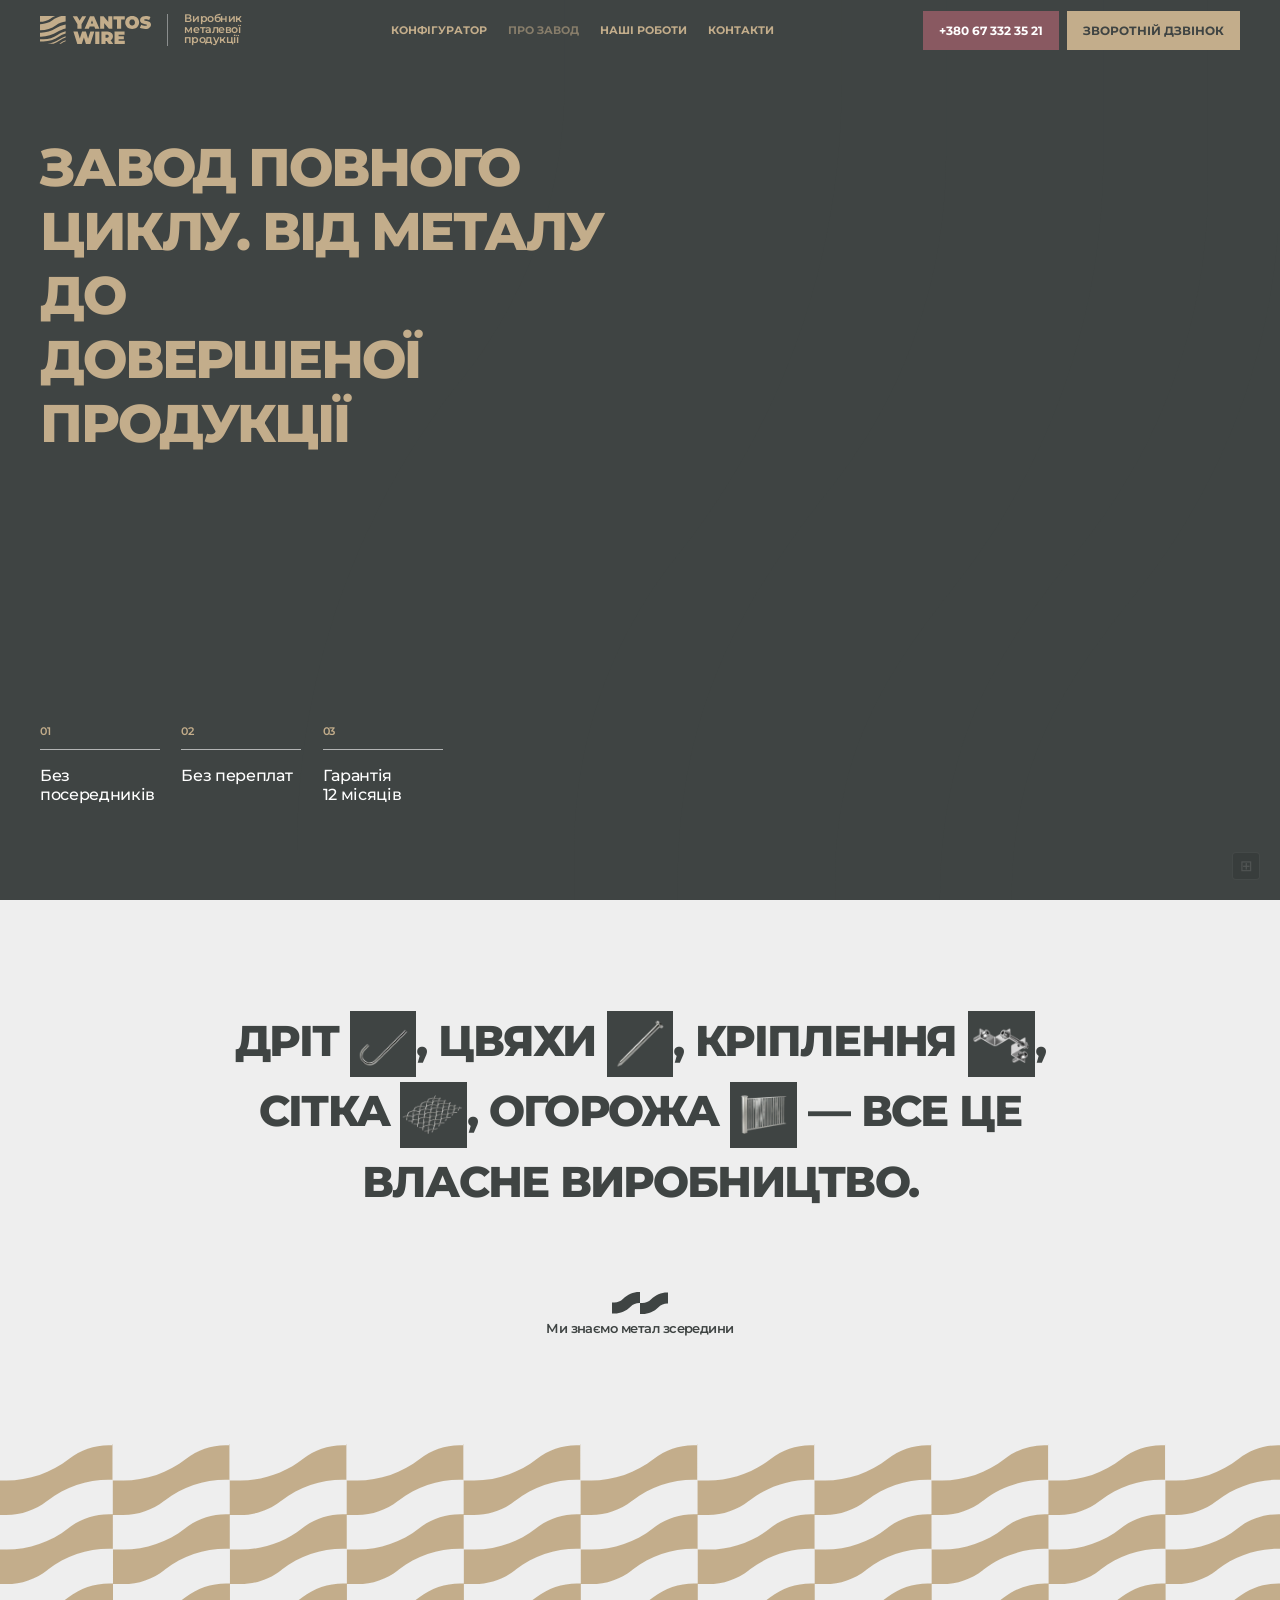
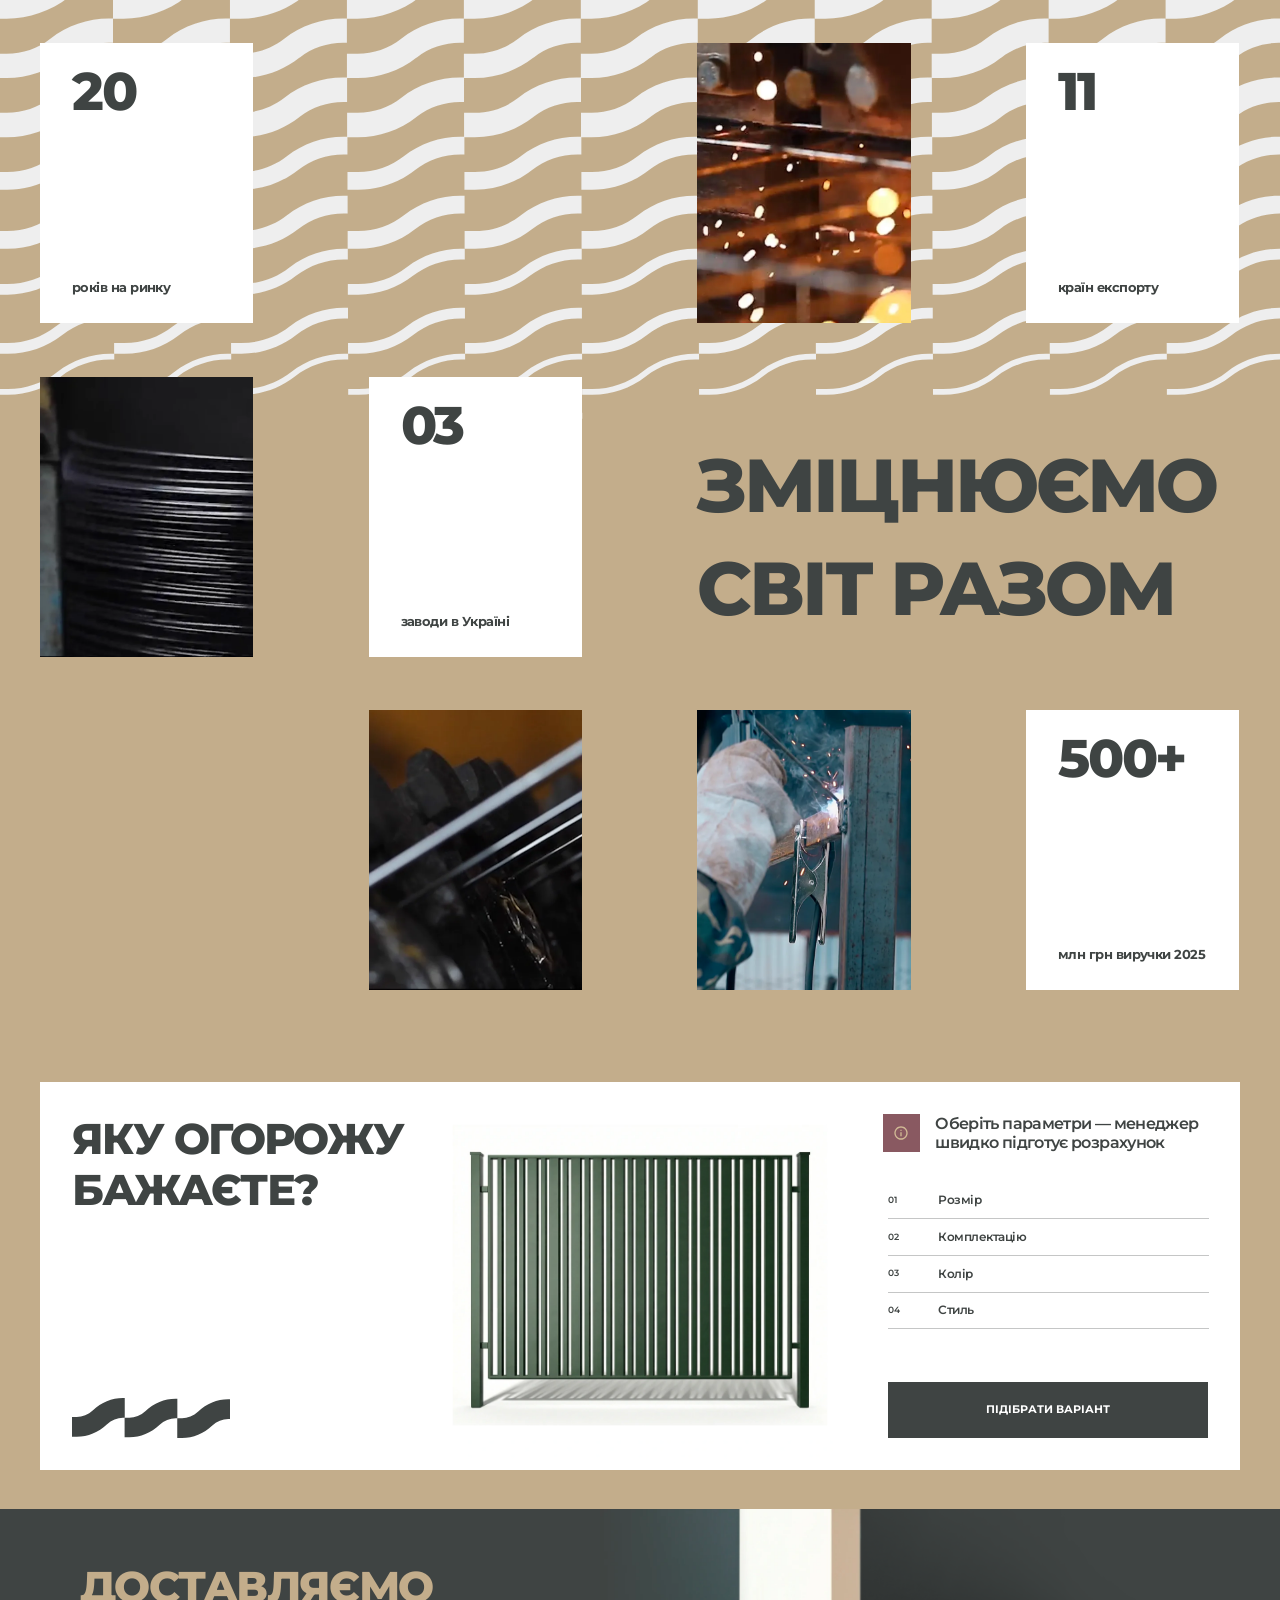
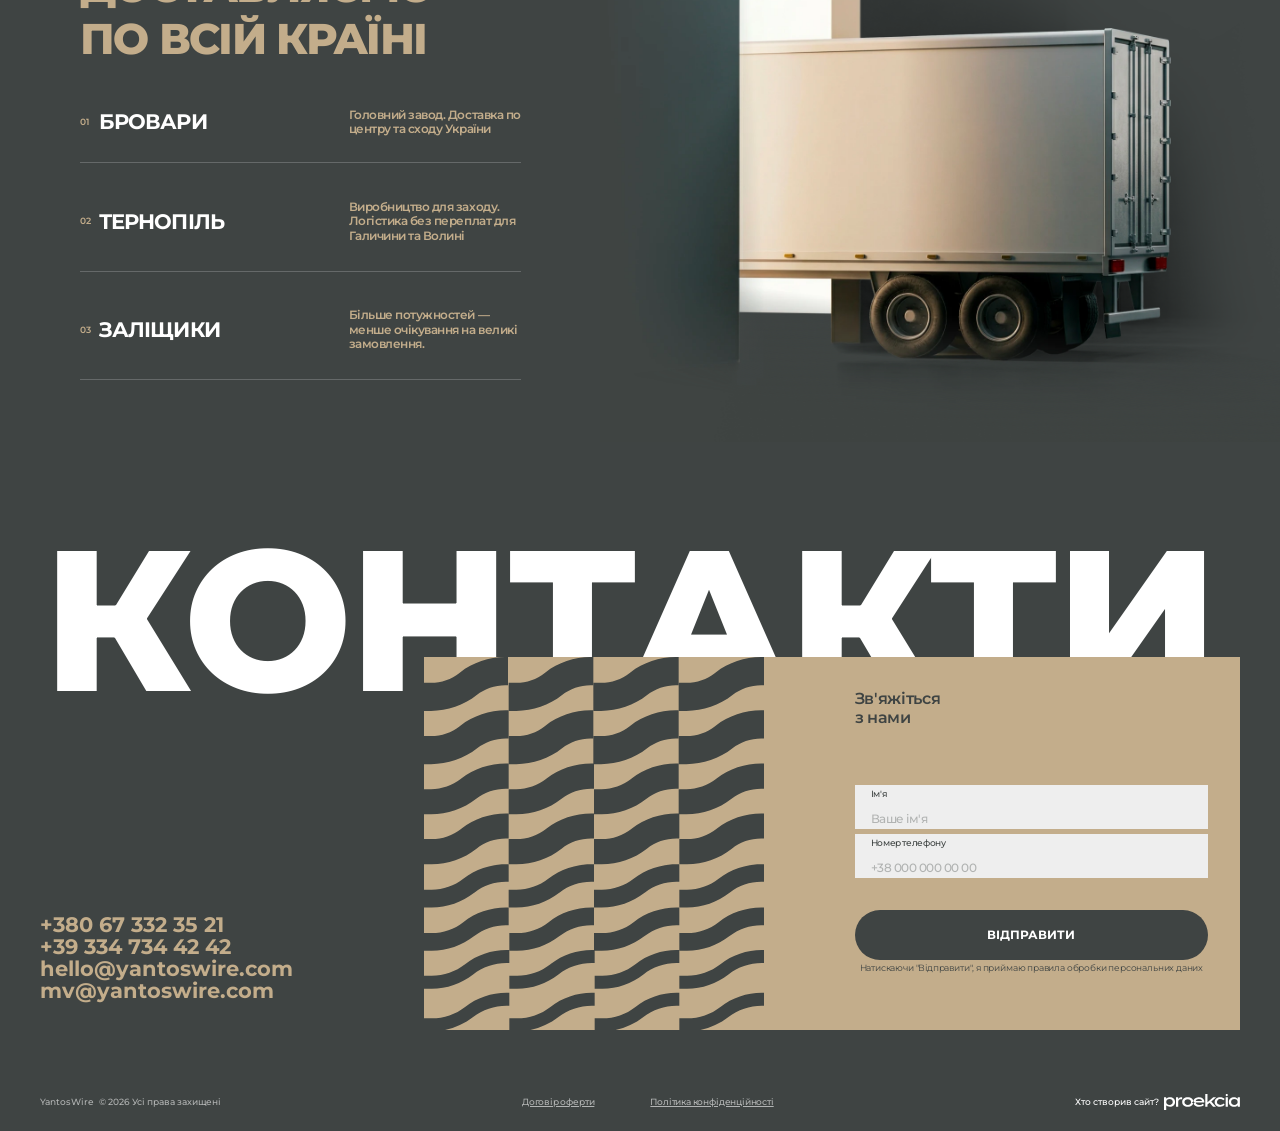
==== commit 6dc08389: "Add files via upload" ====
--- a/about.html
+++ b/about.html
@@ -31,6 +31,13 @@
     <a href="tel:+380673323521" class="hdr-phone-btn">+380 67 332 35 21</a>
     <button class="hdr-cta hdr-cta--about">Зворотній дзвінок</button>
   </div>
+  <button class="hdr-burger" aria-label="Меню">
+    <svg width="24" height="24" viewBox="0 0 24 24" fill="none" xmlns="http://www.w3.org/2000/svg">
+      <rect x="3" y="6" width="18" height="2" fill="white"/>
+      <rect x="3" y="11" width="18" height="2" fill="white"/>
+      <rect x="3" y="16" width="18" height="2" fill="white"/>
+    </svg>
+  </button>
 </header>
 
 <!-- ─── MAIN ──────────────────────────────────────────────────────── -->
@@ -55,6 +62,11 @@
          xmlns="http://www.w3.org/2000/svg"
          aria-hidden="true">
       <path d="M282.342 0V89.7383C282.342 202.988 243.961 312.826 173.583 400.977C61.2599 541.673 7.82094e-06 716.983 0 897.738V0H282.342ZM1037 950H754.434C754.434 881.172 766.006 824.784 787.525 776.291C809.385 727.031 842.214 680.315 887.506 623.582C979.758 508.033 1032.11 365.444 1037 217.487V950ZM1037.38 194.7C1037.38 202.308 1037.25 209.905 1037 217.487V0H1037.38V194.7ZM685.125 0V164.665C685.125 292.974 641.639 417.418 561.903 517.29C462.965 641.221 401.879 758.906 401.879 931.823V950H0V949.997H292.509V897.738C292.509 784.488 330.89 674.648 401.268 586.493C513.594 445.799 574.854 270.492 574.854 89.7383V0H685.125ZM961.593 0V194.7C961.593 333.268 914.632 467.662 828.521 575.52L819.947 586.325C777.578 640.093 742.74 690.065 718.374 744.972C692.044 804.305 678.652 871.516 678.652 950H401.879L567.921 949.993L567.918 931.819C567.919 809.803 606.804 728.239 691.143 622.597C794.691 492.898 851.167 331.293 851.167 164.665V0H961.593Z" fill="#3F4443"/>
+    </svg>
+
+    <!-- Mobile wave mask (visible only on mobile) -->
+    <svg class="about-hero-waves-mob" viewBox="0 0 390 310" preserveAspectRatio="none" xmlns="http://www.w3.org/2000/svg" aria-hidden="true">
+      <path d="M390 125.657C333.657 136.955 280.306 158.289 233.783 188.744C172.105 229.119 95.2177 251.433 15.5098 251.433H0V214.611H7.39453C92.9459 214.611 176.359 187.793 243.736 137.991C285.624 107.031 336.348 87.4143 390 81.415V125.657ZM390 227.922C345.068 239.69 302.676 258.831 265.193 284.682C251.542 294.097 237.149 302.551 222.154 310H47.9766C127.058 304.704 203.164 280.134 266.585 238.618C303.222 214.635 345.226 197.023 390 186.677V227.922ZM390 304.611C384.686 306.303 379.422 308.1 374.214 310H287.096C318.197 289.03 353.032 272.986 390 262.39V304.611ZM324.622 0C275.578 12.4966 229.307 34.1166 188.825 64.0371C137.878 101.695 73.8573 122.576 7.39453 122.576H0V87.2422C55.3362 84.2834 112.947 73.5774 165.289 35.25L167.614 33.5664C186.484 20.0646 207.548 8.77914 230.152 0H324.622Z" fill="#3F4443"/>
     </svg>
 
     <!-- Content: left side -->
@@ -92,9 +104,9 @@
 
       <p class="prod-text">
         ДРІТ&nbsp;<span class="prod-badge-wrap"><span class="prod-badge"><img src="assets/images/drit.webp" alt="Дріт" loading="lazy"></span></span>,
-        ЦВЯХИ&nbsp;<span class="prod-badge-wrap"><span class="prod-badge"><img src="assets/images/tsvyah.webp" alt="Цвяхи" loading="lazy"></span></span>,
-        КРІПЛЕННЯ&nbsp;<span class="prod-badge-wrap"><span class="prod-badge"><img src="assets/images/kriplenya.webp" alt="Кріплення" loading="lazy"></span></span>,<br>
-        СІТКА&nbsp;<span class="prod-badge-wrap"><span class="prod-badge"><img src="assets/images/sitka.webp" alt="Сітка" loading="lazy"></span></span>,
+        ЦВЯХИ&nbsp;<span class="prod-badge-wrap"><span class="prod-badge"><img src="assets/images/tsvyah.webp" alt="Цвяхи" loading="lazy"></span></span>,<br class="mob-br">
+        КРІПЛЕННЯ&nbsp;<span class="prod-badge-wrap"><span class="prod-badge"><img src="assets/images/kriplenya.webp" alt="Кріплення" loading="lazy"></span></span>,<br class="desk-br">
+        СІТКА&nbsp;<span class="prod-badge-wrap"><span class="prod-badge"><img src="assets/images/sitka.webp" alt="Сітка" loading="lazy"></span></span>,<br class="mob-br">
         ОГОРОЖА&nbsp;<span class="prod-badge-wrap"><span class="prod-badge"><img src="assets/images/ogoroja.webp" alt="Огорожа" loading="lazy"></span></span>&nbsp;— ВСЕ ЦЕ<br>
         ВЛАСНЕ ВИРОБНИЦТВО.
       </p>
@@ -133,7 +145,7 @@
       <span class="stats-num">03</span>
       <span class="stats-label">заводи в Україні</span>
     </div>
-    <p class="stats-slogan row-2">Зміцнюємо<br>світ разом</p>
+    <p class="stats-slogan row-2 js-wipe-heading">Зміцнюємо світ разом</p>
 
     <!-- Рядок 3 -->
     <div class="stats-card stats-card--photo row-3 stats-c2r3">
@@ -154,7 +166,7 @@
 
     <div class="conf-card"></div>
 
-    <h2 class="conf-title">Яку огорожу<br>бажаєте?</h2>
+    <h2 class="conf-title">Яку огорожу бажаєте?</h2>
     <img class="conf-waves" src="assets/images/waves_block4.svg" alt="" aria-hidden="true">
 
     <div class="conf-image">
@@ -170,9 +182,9 @@
 
     <ul class="conf-params">
       <li class="conf-param"><span class="conf-param-num">01</span><span class="conf-param-name">Розмір</span></li>
-      <li class="conf-param"><span class="conf-param-num">04</span><span class="conf-param-name">Комплектацію</span></li>
-      <li class="conf-param"><span class="conf-param-num">02</span><span class="conf-param-name">Колір</span></li>
-      <li class="conf-param"><span class="conf-param-num">03</span><span class="conf-param-name">Стиль</span></li>
+      <li class="conf-param"><span class="conf-param-num">02</span><span class="conf-param-name">Комплектацію</span></li>
+      <li class="conf-param"><span class="conf-param-num">03</span><span class="conf-param-name">Колір</span></li>
+      <li class="conf-param"><span class="conf-param-num">04</span><span class="conf-param-name">Стиль</span></li>
     </ul>
 
     <a href="index.html#app" class="conf-cta">Підібрати варіант</a>
@@ -182,7 +194,7 @@
   <!-- ═══ BLOCK 5: DELIVERY ════════════════════════════════════ -->
   <section class="about-delivery" data-hdr-theme="light">
 
-    <h2 class="delivery-title">ДОСТАВЛЯЄМО<br>ПО ВСІЙ КРАЇНІ</h2>
+    <h2 class="delivery-title">ДОСТАВЛЯЄМО ПО&nbsp;ВСІЙ КРАЇНІ</h2>
 
     <div class="dlv-truck">
       <img src="assets/images/delivery_car.webp" alt="Доставка по Україні" loading="lazy">
@@ -193,21 +205,21 @@
     <div class="delivery-row delivery-row--1">
       <span class="dlv-num">01</span>
       <span class="dlv-city">Бровари</span>
-      <span class="dlv-desc">Головний завод та склад готової продукції</span>
+      <span class="dlv-desc">Головний завод. Доставка по центру та сходу України</span>
     </div>
     <div class="delivery-line delivery-line--1"></div>
 
     <div class="delivery-row delivery-row--2">
       <span class="dlv-num">02</span>
       <span class="dlv-city">Тернопіль</span>
-      <span class="dlv-desc">Виробничий майданчик і регіональний склад</span>
+      <span class="dlv-desc">Виробництво для заходу. Логістика без переплат для Галичини та Волині</span>
     </div>
     <div class="delivery-line delivery-line--2"></div>
 
     <div class="delivery-row delivery-row--3">
       <span class="dlv-num">03</span>
       <span class="dlv-city">Заліщики</span>
-      <span class="dlv-desc">Завод металевих виробів повного циклу</span>
+      <span class="dlv-desc">Більше потужностей — менше очікування на великі замовлення.</span>
     </div>
     <div class="delivery-line delivery-line--3"></div>
 
@@ -219,7 +231,10 @@
     <h2 class="contacts-title">КОНТАКТИ</h2>
 
     <div class="contacts-card">
-      <img class="contacts-pattern" src="assets/images/pattern_contact.svg" alt="" aria-hidden="true" loading="lazy">
+      <picture>
+        <source media="(max-width: 600px)" srcset="assets/images/Mob/pattern_contact_mob.svg">
+        <img class="contacts-pattern" src="assets/images/pattern_contact.svg" alt="" aria-hidden="true" loading="lazy">
+      </picture>
 
       <p class="contacts-tagline">Зв'яжіться<br>з нами</p>
 
--- a/css/styles.css
+++ b/css/styles.css
@@ -683,13 +683,18 @@
 
 /* ─── WIPE-REVEAL (заголовки) ─────────────────────────────────── */
 h1.wipe-heading,
-h2.wipe-heading{animation:none!important;}
+h2.wipe-heading{
+  animation:none!important;
+  display:flex!important;flex-direction:column;align-items:flex-start;
+}
 
 .wipe-line{
-  display:block;width:fit-content;overflow:hidden;position:relative;line-height:inherit;
+  display:block;overflow:hidden;position:relative;
+  padding:0.18em 0.12em;
+  margin:-0.18em -0.12em;
 }
 .wipe-line-in{
-  display:block;transform:translateY(110%);
+  display:block;transform:translateY(140%);
 }
 
 /* Головний блок-завіса (sandstone) */
@@ -731,7 +736,7 @@
   100%{transform:translateX(340%);}
 }
 @keyframes wipeTextUp{
-  from{transform:translateY(110%);}
+  from{transform:translateY(140%);}
   to  {transform:translateY(0);}
 }
 
@@ -921,7 +926,7 @@
 .contacts-title {
   position: absolute;
   left: 3.385vw;  /* 65/1920 */
-  top: 8.490vw;   /* 163/1920 */
+  top: 6.49vw;
   font-family: 'Montserrat', sans-serif;
   font-weight: 800;
   font-size: clamp(60px, 15.663vw, 300.72px); /* 300.72/1920 */
@@ -1197,3 +1202,55 @@
 .site-footer--porcelain .ftr-credit-logo img {
   filter: brightness(0);
 }
+
+/* ─── MOBILE FOOTER (about / contacts / works) ───────────────
+   position:relative на цих сторінках — футер у потоці, 130px  */
+@media (max-width: 600px) {
+  .site-footer {
+    height: 33.33vw;           /* 130/390 */
+  }
+
+  .ftr-inner {
+    position: absolute;
+    left: 0;
+    right: 0;
+    bottom: 3.33vw;            /* 13/390 */
+    height: auto;
+    flex-direction: column;
+    align-items: center;
+    justify-content: flex-end;
+    gap: 6.15vw;               /* 24/390 */
+  }
+
+  /* Рядок 1: YantosWire © рік */
+  .ftr-copy {
+    gap: 1.28vw;               /* 5/390 */
+  }
+  .ftr-copy-brand,
+  .ftr-copy-text {
+    font-size: 3.59vw;         /* 14/390 */
+    color: #fff;
+    white-space: nowrap;
+  }
+
+  /* Рядок 2: посилання */
+  .ftr-links {
+    gap: 6.15vw;               /* 24/390 */
+  }
+  .ftr-link {
+    font-size: 3.59vw;         /* 14/390 */
+    color: #fff;
+  }
+
+  /* Рядок 3: кредит */
+  .ftr-credit {
+    gap: 2.05vw;               /* 8/390 */
+  }
+  .ftr-credit-text {
+    font-size: 3.59vw;         /* 14/390 */
+    color: #fff;
+  }
+  .ftr-credit-logo img {
+    height: 6.15vw;            /* 24/390 */
+  }
+}
--- a/css/about.css
+++ b/css/about.css
@@ -17,6 +17,12 @@
   pointer-events: auto;
 }
 
+
+/* Hamburger: hidden on desktop */
+.hdr-burger { display: none; }
+
+/* Mobile wave: hidden on desktop */
+.about-hero-waves-mob { display: none; }
 
 /* Callback button — sandstone bg + graphite text */
 .hdr-cta--about {
@@ -203,6 +209,10 @@
   transform: translateY(0);
 }
 
+/* Переноси: mob-br — тільки мобілка, desk-br — тільки десктоп */
+br.mob-br  { display: none; }
+br.desk-br { display: inline; }
+
 .about-products {
   background: var(--porcelain); /* #EEEEEE */
   padding: clamp(60px, 8.333vw, 160px) clamp(20px, 3.125vw, 60px);
@@ -550,6 +560,7 @@
   letter-spacing: -0.04em;
   color: var(--graphite);
   flex-shrink: 0;
+  width: clamp(18px, 1.25vw, 24px); /* фіксована ширина — вирівнює імена */
 }
 
 .conf-param-name {
@@ -611,6 +622,7 @@
   letter-spacing: -0.04em;
   text-transform: uppercase;
   color: var(--sandstone);
+  max-width: clamp(200px, 36vw, 692px); /* примусовий перенос на 2 рядки */
 }
 
 /* Truck image: left:900, top:0, width:1020, height:800 */
@@ -747,3 +759,477 @@
   transform: translateY(0);
   transition-delay: 0.6s;
 }
+
+/* ═══════════════════════════════════════════════════════════════
+   АДАПТАЦІЯ — ПЛАНШЕТ 601px – 1024px
+   Логіка: як ПК (хвилі праворуч, відео збоку), лише бургер
+   ═══════════════════════════════════════════════════════════════ */
+@media (min-width: 601px) and (max-width: 1024px) {
+
+  /* ── Header ── */
+  .hdr-nav, .hdr-phone-btn, .hdr-cta--about { display: none; }
+  .hdr-burger {
+    display: flex;
+    align-items: center;
+    justify-content: center;
+    width: clamp(36px, 4.297vw, 44px);
+    height: clamp(36px, 4.297vw, 44px);
+    background: var(--marsala);
+    border: none;
+    border-radius: 0;
+    cursor: pointer;
+    flex-shrink: 0;
+  }
+
+  /* ── Hero: той самий макет що ПК (хвилі + відео праворуч) ── */
+  .about-hero-waves-mob { display: none; }
+
+  /* Розміри під планшет */
+  .about-hero-title {
+    font-size: clamp(32px, 5.859vw, 60px);
+    max-width: 58vw;
+    margin-top: clamp(60px, 7.813vw, 80px);
+  }
+
+  .about-hero-stats { gap: clamp(12px, 1.953vw, 20px); }
+
+  .about-stat { width: clamp(80px, 9.766vw, 100px); }
+
+  .about-stat-num  { font-size: clamp(10px, 1.172vw, 12px); }
+  .about-stat-text { font-size: clamp(12px, 1.563vw, 16px); }
+}
+
+/* ═══════════════════════════════════════════════════════════════
+   АДАПТАЦІЯ — МОБІЛКА ≤ 600px
+   Формула: макет 390×746px → vw = px/390*100, svh = px/746*100
+   Відео: висота = min(79.49vw, 44svh)
+   Висота секції: контент задає висоту (min-height 100svh), росте якщо треба
+   ═══════════════════════════════════════════════════════════════ */
+@media (max-width: 600px) {
+
+  /* ── Footer: скасовуємо display:none з styles.css ── */
+  .site-footer { display: block !important; }
+
+  /* ── Header ── */
+  .hdr-phone-btn { display: none !important; }
+  .hdr-cta--about { display: none !important; }
+
+  /* ── Hero section: висота від контенту, але мінімум весь екран ── */
+  .about-hero {
+    min-height: 100svh;
+    height: auto;
+    display: block; /* без flex — контент у нормальному потоці */
+    overflow: hidden;
+  }
+
+  /* Прибираємо 2px декоративну смужку справа */
+  .about-hero::after { content: none !important; }
+
+  .about-hero-waves { display: none; }
+
+  /* Відео: фіксовано знизу секції, 100vw = точно на весь вьюпорт */
+  .about-hero-media {
+    position: absolute;
+    top: auto;
+    left: 50%;
+    transform: translateX(-50%);
+    right: auto;
+    bottom: 0;
+    width: 100vw;
+    height: min(79.49vw, 44svh);
+  }
+
+  /* Мобільний SVG inline — preserveAspectRatio=none гарантує розтягнення */
+  .about-hero-waves-mob {
+    display: block;
+    position: absolute;
+    bottom: 0;
+    left: 50%;
+    transform: translateX(-50%);
+    width: 100vw;
+    height: min(79.49vw, 44svh);
+    pointer-events: none;
+    z-index: 2;
+    overflow: visible;
+  }
+
+  /* ── Контент: нормальний потік, мінімум 100svh → секція росте ── */
+  .about-hero-content {
+    position: relative;
+    z-index: 3;
+    /* скидаємо десктопний absolute */
+    left: auto; right: auto; top: auto; bottom: auto;
+    width: auto;
+    /* мінімум повний екран → stats завжди в нижній половині */
+    min-height: 100svh;
+    /* відступ знизу резервує місце під відео */
+    padding-top: 10svh;
+    padding-left: var(--pad-outer);
+    padding-right: var(--pad-outer);
+    padding-bottom: calc(min(79.49vw, 44svh) + 6vw);
+    display: flex;
+    flex-direction: column;
+    overflow: visible;
+  }
+
+  .about-hero-title {
+    font-size: 8.21vw;   /* 32/390 */
+    line-height: 120%;
+    letter-spacing: -0.04em;
+    max-width: 100%;
+    margin-top: 0;
+  }
+
+  /* ── Stats ── */
+  .about-hero-stats {
+    margin-top: 8.21vw;   /* 32/390 — фіксований відступ від заголовка */
+    padding-bottom: 0;
+    gap: 4.75vw;          /* 18.54/390 */
+  }
+
+  .about-stat {
+    flex: 1;
+    width: auto;
+    gap: 2.05vw;          /* 8/390 */
+  }
+
+  .about-stat-num {
+    font-size: 3.08vw;    /* 12/390 */
+    font-weight: 600;
+  }
+
+  .about-stat-body {
+    border-top: 0.15vw solid rgba(255, 255, 255, 0.6);
+    padding-top: 2.05vw;  /* 8/390 */
+  }
+
+  .about-stat-text {
+    font-size: 3.59vw;    /* 14/390 */
+    font-weight: 500;
+    letter-spacing: -0.02em;
+  }
+
+  /* ── Hamburger ── */
+  .hdr-burger {
+    display: flex;
+    align-items: center;
+    justify-content: center;
+    width: 9.23vw;        /* 36/390 */
+    height: 9.23vw;
+    background: var(--marsala);
+    border: none;
+    border-radius: 0;
+    cursor: pointer;
+    flex-shrink: 0;
+  }
+
+  /* ── Block 2: Виробництво ── */
+  br.mob-br  { display: inline; }
+  br.desk-br { display: none; }
+
+  /* ── Block 5: Delivery ── */
+  .about-delivery {
+    height: 209.97vw;         /* 819/390 */
+  }
+
+  /* Вантажівка: повна ширина зверху */
+  .dlv-truck {
+    left:   0;
+    top:    0;
+    width:  100vw;
+    height: 78.43vw;          /* 305.88/390 */
+  }
+
+  /* Мобільні градієнти: діагональний + лівий */
+  .delivery-truck-fade-l {
+    position: absolute;
+    top: 0; left: 0;
+    width:  100%;
+    height: 100%;
+    background:
+      linear-gradient(16.86deg, #3F4443 11.97%, rgba(63,68,67,0) 21.33%),
+      linear-gradient(87.97deg, #3F4443 3.47%,  rgba(85,92,91,0) 24.3%);
+    pointer-events: none;
+  }
+  .delivery-truck-fade-b { display: none; }
+  .dlv-truck { overflow: hidden; }
+
+  /* Заголовок */
+  .delivery-title {
+    left:      5.13vw;        /* 20/390 */
+    top:       78.46vw;       /* 306/390 */
+    font-size: 8.21vw;        /* 32/390 */
+    max-width: 85.13vw;       /* 332/390 */
+  }
+
+  /* Ряди міст: wrap щоб опис йшов нижче назви */
+  .delivery-row {
+    left:      5.13vw;        /* 20/390 */
+    width:     89.74vw;       /* 350/390 */
+    flex-wrap: wrap;
+    overflow:  visible;
+  }
+  .delivery-row--1 { top: 106.15vw; } /* 414/390 */
+  .delivery-row--2 { top: 140.26vw; } /* 547/390 */
+  .delivery-row--3 { top: 174.36vw; } /* 680/390 */
+
+  .dlv-num {
+    min-width:    0;
+    width:        auto;
+    margin-right: 3.85vw;     /* 15/390 = gap між num і містом */
+    font-size:    3.08vw;     /* 12/390 */
+  }
+
+  .dlv-city {
+    min-width: 0;
+    flex:      1;
+    font-size: 6.15vw;        /* 24/390 */
+  }
+
+  .dlv-desc {
+    flex-basis:  100%;
+    width:       100%;
+    padding-left: 7.18vw;    /* 28/390 = num + gap, вирівнює з назвою міста */
+    margin-top:  2.05vw;     /* 8/390 */
+    font-size:   3.59vw;     /* 14/390 */
+    line-height: 140%;
+  }
+
+  /* Роздільники */
+  .delivery-line {
+    left:  5.13vw;            /* 20/390 */
+    width: 89.74vw;           /* 350/390 */
+  }
+  .delivery-line--1 { top: 132.05vw; } /* 515/390 */
+  .delivery-line--2 { top: 166.15vw; } /* 648/390 */
+  .delivery-line--3 { top: 200.26vw; } /* 781/390 */
+
+  /* ── Block 4: Configurator CTA ── */
+  .about-configurator {
+    height: 240.77vw;          /* 939/390 */
+  }
+
+  .conf-card {
+    left:   2.82vw;            /* 11/390 */
+    top:    12.82vw;           /* 50/390 */
+    width:  94.36vw;           /* 368/390 */
+    height: 215.13vw;          /* 839/390 */
+  }
+
+  .conf-title {
+    left:      7.44vw;         /* 29/390 = card 11 + offset 18 */
+    top:       21.03vw;        /* 82/390 = card 50 + title 32 */
+    width:     85.13vw;        /* 332/390 */
+    font-size: 8.21vw;         /* 32/390 */
+  }
+
+  .conf-waves {
+    left:  72.31vw;            /* 282/390 = card 11 + waves 271 */
+    top:   33.33vw;            /* 130/390 = card 50 + waves 80 */
+    width: 20.26vw;            /* 79/390 */
+  }
+
+  .conf-image {
+    left:   7.44vw;            /* 29/390 */
+    top:    40.26vw;           /* 157/390 = card 50 + image 107 */
+    width:  85.13vw;           /* 332/390 */
+    height: 85.13vw;           /* 332/390 */
+  }
+
+  .conf-info-row {
+    left:  7.44vw;             /* 29/390 */
+    top:   136.92vw;           /* 534/390 = card 50 + container 484 */
+    width: 85.13vw;            /* 332/390 */
+    gap:   3.08vw;             /* 12/390 */
+  }
+
+  .conf-info-icon {
+    width:  11.28vw;           /* 44/390 */
+    height: 11.28vw;
+  }
+
+  .conf-info-text {
+    font-size: 4.10vw;         /* 16/390 */
+  }
+
+  .conf-params {
+    left:  7.44vw;             /* 29/390 */
+    top:   156.41vw;           /* 610/390 = 534 + info 44 + gap 32 */
+    width: 85.13vw;            /* 332/390 */
+  }
+
+  .conf-param {
+    gap:            8.21vw;    /* 32/390 */
+    padding-bottom: 2.05vw;    /* 8/390 */
+    margin-bottom:  4.10vw;    /* 16/390 */
+  }
+
+  .conf-param-num  { font-size: 3.08vw; width: 6.15vw; }  /* 12/390, 24/390 */
+  .conf-param-name { font-size: 3.59vw; }  /* 14/390 */
+
+  .conf-cta {
+    left:      7.44vw;         /* 29/390 */
+    top:       202.56vw;       /* 790/390 = 534 + container 224 + gap 32 */
+    width:     85.13vw;        /* 332/390 */
+    height:    17.18vw;        /* 67/390 */
+    font-size: 4.10vw;         /* 16/390 */
+  }
+
+  /* ── Block 3: Stats ── */
+  .about-stats {
+    height: 440vw;          /* 1716/390 */
+  }
+
+  .stats-waves-bg {
+    height: 143.59vw;       /* 560/390 */
+  }
+
+  .stats-card {
+    width:  42.31vw;        /* 165/390 */
+    height: 54.87vw;        /* 214/390 */
+  }
+
+  .stats-card--stat {
+    padding: 4.10vw;        /* 16/390 */
+  }
+
+  .stats-num {
+    font-size: 10.26vw;     /* 40/390 */
+  }
+
+  .stats-label {
+    font-size: 3.08vw;      /* 12/390 */
+  }
+
+  /* Позиції карток — мобілка */
+  .stats-c1r1 { left: 5.13vw;  top: 18.21vw;  }  /* 20, 71   */
+  .stats-c3r1 { left: 52.56vw; top: 54.36vw;  }  /* 205, 212 */
+  .stats-c1r2 { left: 5.13vw;  top: 103.59vw; }  /* 20, 404  */
+  .stats-c4r1 { left: 52.56vw; top: 136.67vw; }  /* 205, 533 */
+  .stats-c2r2 { left: 5.13vw;  top: 245.90vw; }  /* 20, 959  */
+  .stats-c3r3 { left: 52.56vw; top: 282.05vw; }  /* 205, 1100 */
+  .stats-c2r3 { left: 5.13vw;  top: 331.28vw; }  /* 20, 1292 */
+  .stats-c4r3 { left: 52.56vw; top: 364.36vw; }  /* 205, 1421 */
+
+  /* Слоган */
+  .stats-slogan {
+    left:      5.13vw;      /* 20/390 */
+    top:       203.85vw;    /* 795/390 */
+    width:     89.74vw;     /* 350/390 */
+    font-size: 12.31vw;     /* 48/390 */
+    text-align: center;
+  }
+
+  .about-products {
+    padding: 20.51vw 5.13vw 25.64vw; /* 80/390 top, 20/390 sides, 100/390 bottom */
+  }
+
+  .prod-inner {
+    gap: 12.31vw; /* 48/390 — між текстом і tagline */
+  }
+
+  .prod-text {
+    font-size: 6.15vw;    /* 24/390 */
+    line-height: 180%;
+    max-width: 89.74vw;   /* 350/390 */
+  }
+
+  .prod-badge-wrap {
+    height: 10.26vw;      /* 40/390 */
+  }
+
+  .about-products.visible .prod-badge-wrap {
+    width: 10.26vw;       /* 40/390 */
+  }
+
+  .prod-tagline-icon {
+    width: 16.15vw;       /* 63/390 */
+  }
+
+  .prod-tagline-text {
+    font-size: 3.59vw;    /* 14/390 */
+  }
+
+  /* ── Block 6: Contacts ── */
+  .about-contacts {
+    height: 272.56vw;          /* 1063/390 */
+  }
+
+  /* Заголовок: більший та вище */
+  .contacts-title {
+    left:      5.13vw;         /* 20/390 */
+    top:       20.51vw;        /* 80/390 */
+    font-size: 15.23vw;        /* 59.4/390 */
+  }
+
+  /* Телефони / emails — над карткою */
+  .contacts-info {
+    left:      5.13vw;         /* 20/390 */
+    top:       43.59vw;        /* 170/390 */
+  }
+  .contacts-info a {
+    font-size: 6.15vw;         /* 24/390 */
+    line-height: 103%;
+  }
+
+  /* Пісочна картка */
+  .contacts-card {
+    left:   2.82vw;            /* 11/390 */
+    top:    87.95vw;           /* 343/390 */
+    width:  94.36vw;           /* 368/390 */
+    height: 174.36vw;          /* 680/390 */
+  }
+
+  /* Паттерн SVG: знизу картки, повернутий */
+  .contacts-pattern {
+    left:   0;
+    top:    107.18vw;          /* 418/390 від картки */
+    width:  100%;
+    height: 67.18vw;           /* 262/390 */
+  }
+
+  /* Tagline "Зв'яжіться з нами" */
+  .contacts-tagline {
+    left:      4.62vw;         /* 18/390 від картки */
+    top:       8.21vw;         /* 32/390 від картки */
+    font-size: 6.15vw;         /* 24/390 */
+  }
+
+  /* Форма */
+  .contacts-form {
+    left:  4.62vw;             /* 18/390 від картки */
+    top:   29.23vw;            /* 114/390 від картки */
+    width: 85.13vw;            /* 332/390 */
+  }
+
+  .contacts-fields {
+    gap:           2.05vw;     /* 8/390 */
+    margin-bottom: 0;
+  }
+
+  .contacts-field {
+    height: 16.41vw;           /* 64/390 */
+  }
+
+  .contacts-field-label {
+    font-size: 3.08vw;         /* 12/390 */
+  }
+
+  .contacts-field-input {
+    font-size:   4.10vw;       /* 16/390 */
+    padding-top: 8.72vw;       /* 34/390 — залишає місце для label */
+  }
+
+  /* Кнопка + privacy — окремий блок */
+  .contacts-submit {
+    height:        17.18vw;    /* 67/390 */
+    border-radius: 0;          /* прямокутна на мобілці */
+    font-size:     4.10vw;     /* 16/390 */
+    margin-top:    5.13vw;     /* 20/390 = відступ від полів */
+    margin-bottom: 1.03vw;     /* 4/390 */
+  }
+
+  .contacts-privacy {
+    font-size: 3.08vw;         /* 12/390 */
+  }
+}
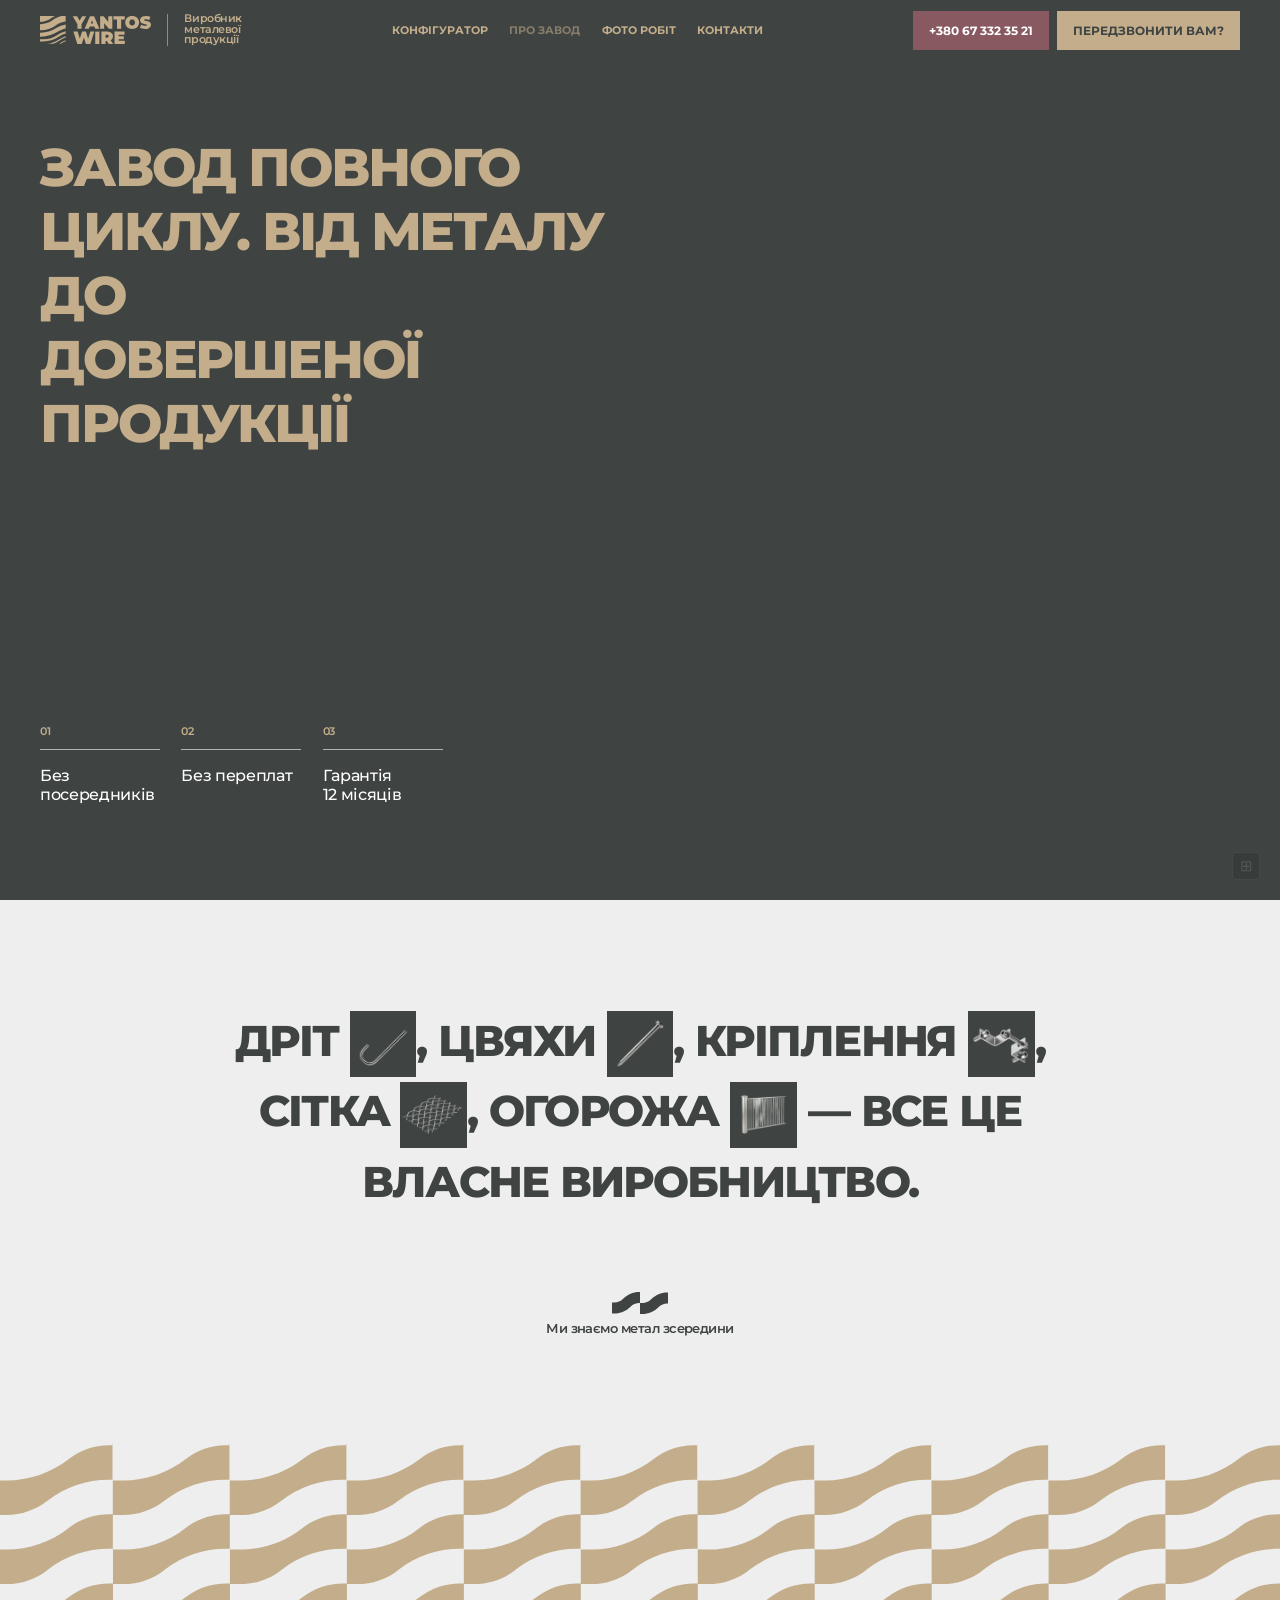
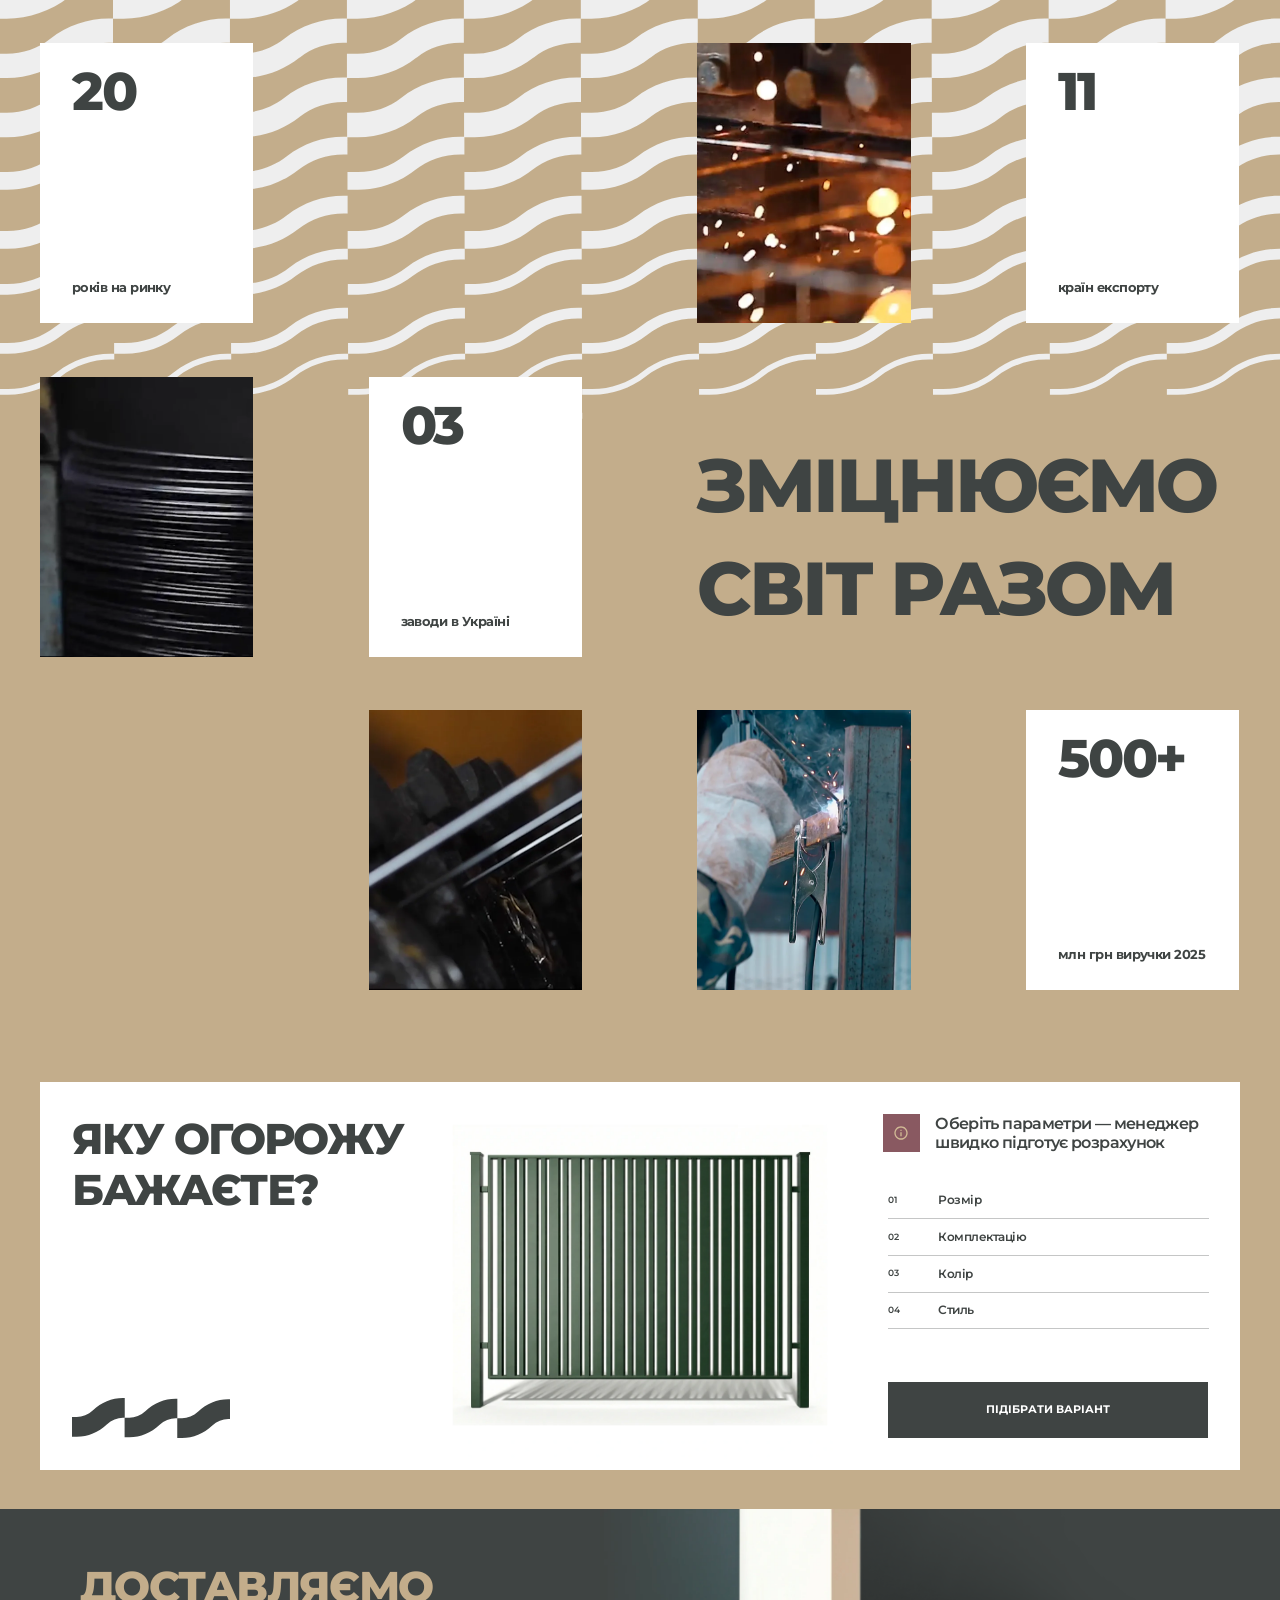
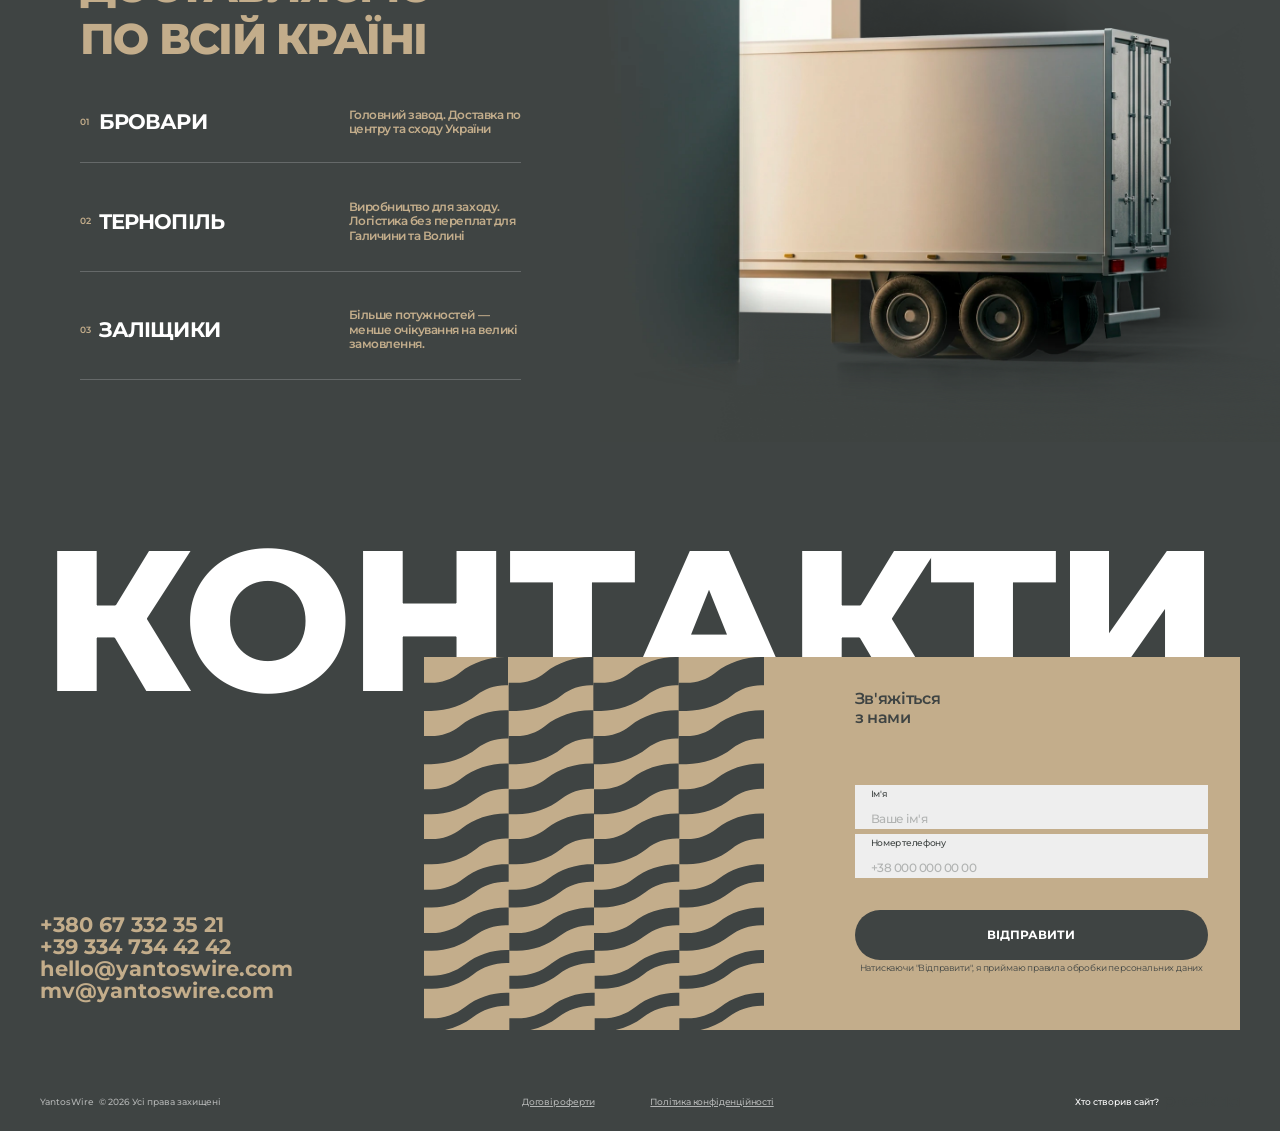
==== commit 36fa8df0: "Add files via upload" ====
--- a/about.html
+++ b/about.html
@@ -24,12 +24,12 @@
   <nav class="hdr-nav">
     <a href="index.html#app">Конфігуратор</a>
     <a href="about.html" class="hdr-nav--active">Про завод</a>
-    <a href="works.html">Наші роботи</a>
+    <a href="works.html">Фото робіт</a>
     <a href="contacts.html">Контакти</a>
   </nav>
   <div class="hdr-right">
     <a href="tel:+380673323521" class="hdr-phone-btn">+380 67 332 35 21</a>
-    <button class="hdr-cta hdr-cta--about">Зворотній дзвінок</button>
+    <button class="hdr-cta hdr-cta--about">Передзвонити вам?</button>
   </div>
   <button class="hdr-burger" aria-label="Меню">
     <svg width="24" height="24" viewBox="0 0 24 24" fill="none" xmlns="http://www.w3.org/2000/svg">
@@ -39,6 +39,41 @@
     </svg>
   </button>
 </header>
+
+<!-- ─── MOBILE MENU ──────────────────────────────────────────── -->
+<div id="mob-menu" aria-hidden="true" aria-label="Навігація">
+  <div class="mm-trigger" role="button" tabindex="0" aria-label="Відкрити меню">
+    <svg width="24" height="24" viewBox="0 0 24 24" fill="none" xmlns="http://www.w3.org/2000/svg">
+      <rect x="3" y="6"  width="18" height="2" fill="white"/>
+      <rect x="3" y="11" width="18" height="2" fill="white"/>
+      <rect x="3" y="16" width="18" height="2" fill="white"/>
+    </svg>
+  </div>
+  <div class="mm-content">
+    <div class="mm-head">
+      <a class="mm-logo" href="index.html">
+        <img src="YantosWire_logo_light.svg" class="mm-logo-img" alt="YantosWire">
+        <div class="mm-logo-sep"></div>
+        <span class="mm-logo-tag">Виробник<br>металевої<br>продукції</span>
+      </a>
+      <button class="mm-close" aria-label="Закрити меню">
+        <svg width="24" height="24" viewBox="0 0 24 24" fill="none" xmlns="http://www.w3.org/2000/svg">
+          <path d="M5 5L19 19M5 19L19 5" stroke="white" stroke-width="2" stroke-linecap="round"/>
+        </svg>
+      </button>
+    </div>
+    <nav class="mm-nav">
+      <a href="index.html#app"   class="mm-nav-item">Конфігуратор</a>
+      <a href="about.html"       class="mm-nav-item">Про завод</a>
+      <a href="works.html"       class="mm-nav-item">Фото робіт</a>
+      <a href="contacts.html"    class="mm-nav-item">Контакти</a>
+    </nav>
+    <div class="mm-cta">
+      <a href="tel:+380673323521" class="mm-phone">+380 67 332 35 21</a>
+      <button class="mm-callback">Передзвонити вам?</button>
+    </div>
+  </div>
+</div>
 
 <!-- ─── MAIN ──────────────────────────────────────────────────────── -->
 <main class="about-main">
@@ -399,6 +434,7 @@
   updateHdrTheme();
 </script>
 <script src="js/wipe-headings.js"></script>
+<script src="js/mob-menu.js"></script>
 
 </body>
 </html>
--- a/css/styles.css
+++ b/css/styles.css
@@ -27,13 +27,8 @@
 html,body{width:100%;height:100%;overflow:hidden;background:var(--sandstone);}
 body{font-family:'Inter',sans-serif;color:var(--text);}
 
-/* ─── HERO BACKGROUND VIDEO ──────────────────────────────────── */
-#hero-bg{
-  position:fixed;inset:0;z-index:0;
-  width:100%;height:100%;object-fit:cover;
-  transition:opacity 0.8s ease;
-}
-#hero-bg.fade-out{opacity:0;pointer-events:none;}
+/* ─── HERO BACKGROUND VIDEO — hidden, replaced by CSS sandstone ── */
+#hero-bg{display:none;}
 
 /* ─── CANVAS ─────────────────────────────────────────────────── */
 #main-canvas{
@@ -95,6 +90,8 @@
   transition:color 0.35s ease;
 }
 .hdr-nav--active{opacity:0.55;pointer-events:none;}
+.hdr-burger{display:none;}
+#mob-menu{display:none;}
 
 /* ─── LIGHT THEME: хедер на тёмному фоні (graphite hero) ─── */
 .site-header.hdr-theme-light .hdr-logo-img--dark{opacity:0;}
@@ -142,64 +139,82 @@
   position:fixed;top:0;left:0;
   width:100%;height:100%;
   z-index:10;
-  display:flex;align-items:center;
-  padding-top:var(--header-h);
-}
-.hero-left{
-  width:50%;padding:0 0 0 7vw;
-  position:relative;z-index:11;
+  overflow:hidden;
   transition:opacity 0.5s ease,transform 0.5s ease;
 }
-#hero.hiding .hero-left{opacity:0;transform:translateX(-32px);}
-
-.hero-badge{
-  display:inline-flex;align-items:center;gap:clamp(5px,0.417vw,10px);
-  background:var(--graphite);color:#fff;
-  font-family:ui-monospace,'SF Mono','Cascadia Code','Consolas',monospace;
-  font-size:clamp(8px,0.521vw,13px);letter-spacing:clamp(1px,0.104vw,3px);
-  padding:clamp(4px,0.26vw,6px) clamp(8px,0.625vw,16px);border-radius:20px;
-  margin-bottom:clamp(14px,1.25vw,32px);
-  animation:fadeUp 0.5s ease both;animation-delay:0.05s;
-}
-.hero-badge::before{content:'';width:6px;height:6px;border-radius:50%;background:var(--sandstone);}
+#hero.hiding{opacity:0;transform:translateY(-16px);}
+
+/* Title */
 h1{
-  font-family:'Montserrat',sans-serif;font-weight:900;
-  font-size:clamp(42px,5.5vw,72px);line-height:0.95;
-  letter-spacing:-1.5px;color:var(--graphite);
-  margin-bottom:18px;text-transform:uppercase;
-  animation:fadeUp 0.5s ease both;animation-delay:0.12s;
-}
-.hero-sub{
-  font-size:clamp(9px,0.573vw,14px);font-weight:700;letter-spacing:clamp(0.8px,0.078vw,2px);
-  color:var(--muted);text-transform:uppercase;
-  margin-bottom:clamp(14px,1.25vw,32px);line-height:1.6;
-  animation:fadeUp 0.5s ease both;animation-delay:0.2s;
-}
-.hero-features{
-  display:flex;flex-direction:column;gap:clamp(6px,0.469vw,12px);
-  margin-bottom:clamp(18px,1.667vw,42px);
-  animation:fadeUp 0.5s ease both;animation-delay:0.28s;
-}
-.feat{display:flex;align-items:center;gap:clamp(7px,0.573vw,14px);font-size:clamp(11px,0.677vw,16px);color:var(--text);}
-.feat-dot{
-  width:clamp(14px,0.938vw,22px);height:clamp(14px,0.938vw,22px);border-radius:clamp(2px,0.156vw,4px);
-  background:rgba(255,255,255,0.4);border:1px solid rgba(63,68,67,0.3);flex-shrink:0;
-}
-.hero-cta-row{
-  display:flex;align-items:center;gap:clamp(14px,1.146vw,28px);
-  animation:fadeUp 0.5s ease both;animation-delay:0.36s;
-}
-.btn-hero{
-  padding:clamp(12px,0.885vw,22px) clamp(20px,1.771vw,44px);background:var(--graphite);color:#fff;
-  border:none;border-radius:var(--radius);
+  font-family:'Montserrat',sans-serif;font-weight:800;
+  font-size:clamp(32px,4.167vw,80px);line-height:1.2;
+  letter-spacing:-0.04em;color:var(--graphite);
+  text-transform:uppercase;
+  animation:fadeUp 0.5s ease both;animation-delay:0.1s;
+}
+#hero h1{
+  position:absolute;
+  left:50%;transform:translateX(-50%);
+  top:16.57vh;
+  width:clamp(320px,58.75vw,1128px);
+  text-align:center;
+  margin:0;
+}
+#hero h1.wipe-heading{align-items:center;}
+
+/* CTA button */
+.hero-cta{
+  position:absolute;
+  left:50%;transform:translateX(-50%);
+  top:49.07vh;
+  width:clamp(260px,32.4vw,622px);
+  height:clamp(60px,11.11vh,120px);
+  background:#FFFFFF;
+  border:none;border-radius:170px;
   font-family:'Montserrat',sans-serif;font-weight:700;
-  font-size:clamp(10px,0.625vw,16px);letter-spacing:clamp(1px,0.104vw,3px);text-transform:uppercase;
-  cursor:pointer;transition:background 0.2s,transform 0.15s;
-  position:relative;z-index:20;
-}
-.btn-hero:hover{background:var(--slate);transform:translateY(-1px);}
-.btn-hero:active{transform:translateY(0);}
-.cta-hint{font-size:clamp(10px,0.625vw,15px);color:var(--muted);line-height:1.6;max-width:clamp(140px,9.896vw,240px);}
+  font-size:clamp(13px,1.042vw,20px);letter-spacing:-0.02em;
+  text-transform:uppercase;color:var(--graphite);
+  cursor:pointer;
+  transition:background 0.2s,transform 0.15s;
+  z-index:12;
+}
+.hero-cta:hover{background:#FFE4E6;transform:translateX(-50%) translateY(-2px);}
+.hero-cta:active{transform:translateX(-50%) translateY(0);}
+
+/* Feature badges */
+.hero-feats{
+  position:absolute;
+  left:50%;transform:translateX(-50%);
+  top:76.67vh;
+  width:clamp(480px,48.7vw,935px);
+  display:flex;flex-direction:row;justify-content:space-between;align-items:flex-start;
+}
+.hero-feat{
+  display:flex;flex-direction:row;align-items:center;
+  gap:clamp(8px,0.729vw,14px);
+}
+.hero-feat-icon{
+  width:clamp(44px,4.167vw,80px);height:clamp(44px,4.167vw,80px);
+  background:var(--graphite);border-radius:50%;
+  flex-shrink:0;
+  display:flex;align-items:center;justify-content:center;
+}
+.hero-feat-icon--text span{
+  font-family:'Montserrat',sans-serif;font-weight:700;
+  font-size:clamp(11px,1.25vw,24px);letter-spacing:-0.04em;
+  color:var(--sandstone);
+}
+.hero-feat-icon svg{
+  width:clamp(14px,1.667vw,32px);height:auto;
+}
+.hero-feat p{
+  font-family:'Montserrat',sans-serif;font-weight:700;
+  font-size:clamp(10px,1.042vw,20px);letter-spacing:-0.04em;
+  color:var(--graphite);line-height:1.2;
+}
+
+/* Mobile footer strip: hidden on desktop */
+.hero-mob-foot { display:none; }
 
 /* ─── CONFIGURATOR APP ──────────────────────────────────────── */
 #app{
@@ -256,11 +271,68 @@
 .panel{
   width:var(--panel-w);flex-shrink:0;
   background:var(--panel-bg);
-  border:1px solid var(--panel-bg);
+  border:none;
   display:flex;flex-direction:column;
   overflow:hidden;
-  margin:clamp(10px, 0.729vw, 20px) var(--pad-outer) clamp(10px, 0.729vw, 20px) 0;
-}
+  margin:clamp(10px, 0.729vw, 20px) clamp(20px, 3.125vw, 60px) clamp(10px, 0.729vw, 20px) 0;
+}
+
+/* ─── STEP BAR ───────────────────────────────────────────────── */
+.step-bar {
+  display: flex;
+  flex-direction: row;
+  width: 100%;
+  height: 24px;
+  flex-shrink: 0;
+  overflow: hidden;
+}
+
+.step-bar__item {
+  display: flex;
+  flex-direction: row;
+  align-items: center;
+  padding: 2px 6px;
+  gap: 8px;
+  height: 24px;
+  background: #EEEEEE;
+  border-left: 1px solid #FFFFFF;
+  overflow: hidden;
+  white-space: nowrap;
+  box-sizing: border-box;
+  flex: 0 0 48px;
+}
+.step-bar__item:first-child { border-left: none; }
+
+.step-bar__item.is-active {
+  background: var(--graphite);
+  flex: 1;
+}
+.step-bar__item.is-done {
+  background: var(--sandstone);
+}
+
+.step-bar__num {
+  font-family: 'Montserrat', sans-serif;
+  font-weight: 600;
+  font-size: 16px;
+  line-height: 120%;
+  letter-spacing: -0.04em;
+  color: var(--graphite);
+  flex-shrink: 0;
+}
+.step-bar__item.is-active .step-bar__num { color: #EEEEEE; }
+.step-bar__item.is-done   .step-bar__num { color: #fff; }
+
+.step-bar__label {
+  font-family: 'Montserrat', sans-serif;
+  font-weight: 600;
+  font-size: 14px;
+  line-height: 120%;
+  letter-spacing: -0.04em;
+  color: #FFFFFF;
+  opacity: 0;
+}
+.step-bar__item.is-active .step-bar__label { opacity: 1; }
 
 /* ─── STEP CONTENT ───────────────────────────────────────────── */
 .step-content{display:none;flex-direction:column;flex:1;overflow:hidden;}
@@ -335,6 +407,7 @@
   flex:1;height:clamp(36px, 2.5vw, 60px);
   background:var(--white);border:none;
   font-size:clamp(18px, 1.146vw, 28px);color:var(--graphite);
+  touch-action:manipulation;
   cursor:pointer;
   display:flex;align-items:center;justify-content:center;
   transition:background 0.15s;
@@ -361,48 +434,31 @@
   transition:transform 0.25s cubic-bezier(0.34,1.56,0.64,1), box-shadow 0.25s ease;
   will-change:transform;
 }
-.pkg-card:hover{
-  transform:translateY(-4px);
-  box-shadow:0 8px 24px rgba(0,0,0,0.13);
-}
+.pkg-card:hover{transform:none;box-shadow:0 2px 8px rgba(0,0,0,0.06);}
 .pkg-card.selected{
   transform:translateY(0);
   box-shadow:0 2px 8px rgba(0,0,0,0.06);
 }
 .pkg-check{
-  width:clamp(16px, 1.146vw, 22px);height:clamp(16px, 1.146vw, 22px);
-  border:2px solid var(--border);
-  background:transparent;
-  flex-shrink:0;
-  margin-bottom:clamp(5px, 0.417vw, 10px);
-  position:relative;
-  transition:background 0.15s, border-color 0.15s;
+  position:absolute;
+  top:clamp(10px, 0.833vw, 16px);
+  left:clamp(10px, 0.833vw, 16px);
+  width:24px;height:24px;
+  background:url('../assets/images/check_icon.svg') center/cover no-repeat;
+  border:none;flex-shrink:0;
   visibility:hidden;
 }
-.pkg-card.selected .pkg-check{
-  visibility:visible;
-  background:var(--graphite);
-  border-color:var(--graphite);
-}
-.pkg-card.selected .pkg-check::after{
-  content:'✓';
-  position:absolute;inset:0;
-  display:flex;align-items:center;justify-content:center;
-  color:#fff;font-size:clamp(10px, 0.677vw, 14px);font-weight:700;
-  font-family:'Montserrat',sans-serif;
-  line-height:1;
-}
+.pkg-card.selected .pkg-check{visibility:visible;}
 .pkg-preview{
   width:100%;flex:1;
   background:#fff;
   display:flex;align-items:center;justify-content:center;
   overflow:hidden;margin-bottom:clamp(6px, 0.521vw, 12px);
 }
-.pkg-preview svg{
-  width:100%;height:100%;padding:4px;
-  transition:transform 0.3s cubic-bezier(0.34,1.56,0.64,1);
-}
-.pkg-card:hover .pkg-preview svg{transform:scale(1.08);}
+.pkg-preview img{
+  width:100%;height:100%;
+  object-fit:contain;display:block;
+}
 .pkg-label{
   font-family:'Montserrat',sans-serif;font-weight:600;
   font-size:clamp(13px, 0.729vw, 16px);line-height:1.3;color:var(--graphite);
@@ -642,7 +698,7 @@
   flex:1;
   padding:clamp(16px, 1.25vw, 30px);
   background:var(--graphite);color:#fff;
-  border:none;border-radius:70px;
+  border:none;border-radius:0;
   font-family:'Montserrat',sans-serif;font-weight:700;
   font-size:clamp(12px, 0.833vw, 20px);text-transform:uppercase;
   cursor:pointer;
@@ -681,6 +737,33 @@
 }
 .btn-restart:hover{border-color:var(--graphite);}
 
+/* ─── CONFIGURATOR DARK THEME ─────────────────────────────────────
+   Scoped to #app — only affects the configurator panel
+   ──────────────────────────────────────────────────────────────── */
+/* Prevent iOS double-tap zoom on all interactive elements */
+#app button,#app .pkg-card,#app .accord-head,#app .style-card,#app .color-card{
+  touch-action:manipulation;
+}
+
+#app{--panel-bg:var(--graphite);}
+#app .panel-title{color:#fff;}
+#app .dim-btn{background:var(--marsala);color:#fff;}
+#app .dim-btn:hover{background:#7a4f57;}
+#app .dim-btn:active{background:#6e4750;}
+#app .style-card{background:rgba(255,255,255,0.07);border-color:rgba(255,255,255,0.12);}
+#app .style-card:hover{border-color:rgba(255,255,255,0.4);}
+#app .style-card.selected{border-color:rgba(255,255,255,0.8);}
+#app .style-check{border-color:rgba(255,255,255,0.25);}
+#app .style-label{color:rgba(255,255,255,0.75);}
+#app .btn-back{background:transparent;border-color:#EEEEEE;color:#fff;}
+#app .btn-back:hover{background:rgba(255,255,255,0.08);border-color:rgba(255,255,255,0.5);}
+#app .btn-next{background:#fff;color:var(--graphite);}
+#app .success-icon{color:var(--sandstone);}
+#app .success-title{color:#fff;}
+#app .success-desc{color:rgba(255,255,255,0.6);}
+#app .btn-restart{background:transparent;border-color:rgba(255,255,255,0.25);color:#fff;}
+#app .btn-restart:hover{border-color:rgba(255,255,255,0.5);}
+
 /* ─── WIPE-REVEAL (заголовки) ─────────────────────────────────── */
 h1.wipe-heading,
 h2.wipe-heading{
@@ -768,45 +851,340 @@
     position:fixed;z-index:300;
   }
   .hdr-nav{display:none;}
+  .hdr-phone-btn{display:none !important;}
+  .hdr-cta{display:none !important;}
+  .hdr-burger{
+    display:flex;align-items:center;justify-content:center;
+    width:9.231vw;height:9.231vw;
+    background:var(--marsala);
+    border:none;border-radius:0;
+    cursor:pointer;flex-shrink:0;
+  }
   .hdr-phone-btn{font-size:12px;padding:10px 14px;}
   .hdr-cta{font-size:12px;padding:10px 14px;}
 
   /* Footer: hidden on mobile */
   .site-footer{display:none;}
 
-  /* Hero mobile */
-  #hero-bg{
-    inset:unset;left:0;right:unset;bottom:unset;
-    top:13vh;width:100vw;height:100vh;
-    object-position:72% 50%;
-  }
+  /* ── Hero mobile ─────────────────────────────────────────────── */
+  #hero-bg{display:none;}
   #hero{
     position:fixed;top:0;left:0;
     width:100%;height:100%;
-    flex-direction:column;align-items:flex-start;justify-content:flex-start;
-    padding-top:50px;z-index:10;
-    pointer-events:none;
+    z-index:10;overflow:hidden;
+    background:transparent; /* canvas shows through — body provides sandstone */
     transition:opacity 0.45s ease,transform 0.45s ease;
   }
   #hero.hiding{opacity:0;transform:translateY(-20px);}
 
-  .hero-left{
-    width:100%;
-    padding:4.27vw 5.33vw 7.47vw;
-    background:linear-gradient(to bottom,var(--sandstone) 0%,var(--sandstone) 68%,rgba(195,173,139,0.72) 84%,transparent 100%);
-    pointer-events:none;position:relative;z-index:11;
-  }
-  .hero-left .btn-hero{pointer-events:auto;}
-  h1{font-size:clamp(20px,7.47vw,36px);margin-bottom:2.13vw;line-height:1.0;}
-  .hero-sub{font-size:clamp(9px,2.93vw,14px);margin-bottom:2.67vw;letter-spacing:0.2px;line-height:1.4;}
-  .hero-features{flex-direction:row;flex-wrap:wrap;gap:1.6vw 3.73vw;margin-bottom:4.27vw;}
-  .feat{font-size:clamp(10px,3.2vw,15px);gap:1.87vw;}
-  .feat-dot{width:clamp(12px,3.73vw,18px);height:clamp(12px,3.73vw,18px);border-radius:0.8vw;}
-  .hero-badge{font-size:clamp(8px,2.4vw,11px);padding:1.33vw 2.93vw;margin-bottom:3.2vw;}
-  .hero-cta-row{flex-direction:column;align-items:stretch;gap:0;}
-  .cta-hint{display:none;}
-  .btn-hero{width:100%;padding:4.0vw 5.33vw;font-size:clamp(10px,3.2vw,15px);text-align:center;white-space:nowrap;}
-  .hero-3d-space{flex:1;pointer-events:none;}
+  /* Use --dvh for iOS Safari viewport fix.
+     Fallback to vh. Set in JS: root.style.setProperty('--dvh','Xpx') */
+  :root { --dvh: 1vh; }
+
+  /* Heading: below header, centred — pure vw for proportional scale */
+  #hero h1{
+    top: calc(var(--dvh) * 11);
+    width: 96vw;
+    font-size: 8.2vw; /* 32px at 390px, scales with viewport */
+    line-height: 1.2;
+  }
+
+  /* CTA pill */
+  .hero-cta{
+    top: calc(var(--dvh) * 60);
+    bottom: auto;
+    width: min(349px, 89.5vw);
+    height: 59px;
+    font-size: 16px;
+    border-radius: 62px;
+  }
+  .hero-cta:hover { transform: translateX(-50%); }
+
+  /* Feature badges row */
+  .hero-feats{
+    top: calc(var(--dvh) * 72);
+    bottom: auto;
+    width: min(350px, 89.7vw);
+    flex-direction: row;
+    justify-content: center;
+    align-items: flex-start;
+    gap: 16px;
+  }
+  /* Each feat: column (icon above, text below) */
+  .hero-feat{
+    flex-direction: column;
+    align-items: center;
+    gap: 6px;
+  }
+  .hero-feat-icon{
+    width: 48px; height: 48px;
+    flex-shrink: 0;
+  }
+  .hero-feat-icon svg { width: 19px; height: auto; }
+  .hero-feat-icon--text span { font-size: 14.4px; }
+  .hero-feat p{
+    font-size: 12px;
+    text-align: center;
+    line-height: 1.2;
+    margin: 0;
+    letter-spacing: -0.04em;
+  }
+
+  /* ── Mobile menu: hide original burger (only on pages that have #mob-menu) ─── */
+  body:has(#mob-menu) .hdr-burger { display: none !important; }
+  #mob-menu { display: block; }
+
+  /* ── #mob-menu container ──────────────────
+     Closed = marsala square at top-right (same position as hdr-burger)
+     Open   = large marsala panel
+  ─────────────────────────────────────────── */
+  #mob-menu {
+    position: fixed;
+    z-index: 800;
+    background: var(--marsala);
+    overflow: hidden;
+
+    /* ── Closed state: button ── */
+    top:    7px;
+    right:  16px;
+    width:  9.231vw;   /* = 36px at 390px, matches hdr-burger */
+    height: 9.231vw;
+
+    cursor: pointer;
+
+    transition:
+      top    0.48s cubic-bezier(0.16, 1, 0.3, 1),
+      right  0.48s cubic-bezier(0.16, 1, 0.3, 1),
+      width  0.48s cubic-bezier(0.16, 1, 0.3, 1),
+      height 0.52s cubic-bezier(0.16, 1, 0.3, 1);
+  }
+
+  /* ── Open state: full panel ── */
+  #mob-menu.mm-open {
+    top:    8px;
+    right:  8px;
+    width:  calc(100vw - 16px);
+    height: min(604px, calc(var(--dvh) * 85));
+    cursor: default;
+  }
+
+  /* ── Trigger icon ── */
+  .mm-trigger {
+    position: absolute;
+    inset: 0;
+    display: flex;
+    align-items: center;
+    justify-content: center;
+    transition: opacity 0.18s ease;
+  }
+  #mob-menu.mm-open .mm-trigger {
+    opacity: 0;
+    pointer-events: none;
+  }
+
+  /* ── Panel content wrapper ── */
+  .mm-content {
+    position: absolute;
+    inset: 0;
+    padding: 12px;
+    display: flex;
+    flex-direction: column;
+    pointer-events: none;
+  }
+  #mob-menu.mm-content-visible .mm-content {
+    pointer-events: auto;
+  }
+
+  /* ── Head row ── */
+  .mm-head {
+    display: flex;
+    align-items: center;
+    justify-content: space-between;
+    flex-shrink: 0;
+    height: 36px;
+  }
+  .mm-logo {
+    display: flex;
+    align-items: center;
+    gap: 16px;
+    text-decoration: none;
+  }
+  .mm-logo-img {
+    height: 33px;
+    width: auto;
+    display: block;
+  }
+  .mm-logo-sep {
+    width: 0;
+    height: 33px;
+    border-right: 0.7px solid rgba(195,173,139,0.5);
+    flex-shrink: 0;
+  }
+  .mm-logo-tag {
+    font-family: 'Montserrat', sans-serif;
+    font-weight: 600;
+    font-size: 12px;
+    line-height: 1;
+    letter-spacing: -0.04em;
+    color: var(--sandstone);
+  }
+  .mm-close {
+    background: none;
+    border: none;
+    padding: 0;
+    cursor: pointer;
+    display: flex;
+    align-items: center;
+    justify-content: center;
+    flex-shrink: 0;
+  }
+
+  /* ── Nav ── */
+  .mm-nav {
+    flex: 1;
+    display: flex;
+    flex-direction: column;
+    align-items: center;
+    justify-content: center;
+    gap: 32px;
+  }
+  .mm-nav-item {
+    font-family: 'Montserrat', sans-serif;
+    font-weight: 800;
+    font-size: 32px;
+    line-height: 1.2;
+    text-transform: uppercase;
+    color: #fff;
+    text-decoration: none;
+    display: block;
+    text-align: center;
+  }
+  .mm-nav-item:hover { opacity: 0.75; }
+
+  /* ── CTA block ── */
+  .mm-cta {
+    flex-shrink: 0;
+    display: flex;
+    flex-direction: column;
+    gap: 8px;
+  }
+  .mm-phone {
+    display: flex;
+    align-items: center;
+    justify-content: center;
+    height: 59px;
+    border: 1px solid #fff;
+    background: var(--marsala);
+    font-family: 'Montserrat', sans-serif;
+    font-weight: 700;
+    font-size: 16px;
+    text-transform: uppercase;
+    color: #fff;
+    text-decoration: none;
+    letter-spacing: 0;
+  }
+  .mm-callback {
+    display: flex;
+    align-items: center;
+    justify-content: center;
+    height: 59px;
+    background: var(--graphite);
+    border: none;
+    font-family: 'Montserrat', sans-serif;
+    font-weight: 700;
+    font-size: 16px;
+    text-transform: uppercase;
+    color: #fff;
+    cursor: pointer;
+    letter-spacing: 0;
+    width: 100%;
+  }
+
+  /* ════════════════════════════════════════
+     STAGGER ANIMATIONS
+     Each element: opacity 0 + translateY(20px) → visible
+  ════════════════════════════════════════ */
+  .mm-logo,
+  .mm-close,
+  .mm-nav-item,
+  .mm-phone,
+  .mm-callback {
+    opacity: 0;
+    transform: translateY(20px);
+    transition:
+      opacity   0.38s ease,
+      transform 0.38s ease;
+  }
+
+  /* Opening stagger — each element gets its own delay */
+  #mob-menu.mm-content-visible .mm-logo {
+    opacity: 1; transform: none; transition-delay: 0ms;
+  }
+  #mob-menu.mm-content-visible .mm-close {
+    opacity: 1; transform: none; transition-delay: 60ms;
+  }
+  #mob-menu.mm-content-visible .mm-nav-item:nth-child(1) {
+    opacity: 1; transform: none; transition-delay: 130ms;
+  }
+  #mob-menu.mm-content-visible .mm-nav-item:nth-child(2) {
+    opacity: 1; transform: none; transition-delay: 210ms;
+  }
+  #mob-menu.mm-content-visible .mm-nav-item:nth-child(3) {
+    opacity: 1; transform: none; transition-delay: 290ms;
+  }
+  #mob-menu.mm-content-visible .mm-nav-item:nth-child(4) {
+    opacity: 1; transform: none; transition-delay: 370ms;
+  }
+  #mob-menu.mm-content-visible .mm-phone {
+    opacity: 1; transform: none; transition-delay: 450ms;
+  }
+  #mob-menu.mm-content-visible .mm-callback {
+    opacity: 1; transform: none; transition-delay: 510ms;
+  }
+
+  /* Closing — fast uniform fade-down (override delays) */
+  #mob-menu.mm-closing .mm-logo,
+  #mob-menu.mm-closing .mm-close,
+  #mob-menu.mm-closing .mm-nav-item,
+  #mob-menu.mm-closing .mm-phone,
+  #mob-menu.mm-closing .mm-callback {
+    opacity: 0;
+    transform: translateY(12px);
+    transition-delay: 0ms !important;
+    transition-duration: 0.18s !important;
+  }
+
+  /* Mobile footer strip: pinned to bottom safe-area */
+  .hero-mob-foot{
+    display: flex;
+    position: absolute;
+    bottom: env(safe-area-inset-bottom, 0px);
+    left: 0; right: 0;
+    height: 52px;
+    padding: 0 20px;
+    align-items: center;
+    justify-content: space-between;
+  }
+  .hero-mob-foot-l{
+    display: flex; flex-direction: column; gap: 4px;
+  }
+  .hero-mob-foot-l span{
+    font-family: 'Montserrat', sans-serif;
+    font-weight: 500; font-size: 10px; line-height: 1.2;
+    color: rgba(63,68,67,0.6);
+  }
+  .hero-mob-foot-r{
+    display: flex; flex-direction: column; align-items: flex-end; gap: 4px;
+  }
+  .hero-mob-foot-r span{
+    font-family: 'Montserrat', sans-serif;
+    font-weight: 500; font-size: 10px; line-height: 1.1;
+    color: rgba(63,68,67,0.6);
+  }
+  .hero-mob-foot-r img {
+    display: block;
+    /* SVG fill уже #3F4443 — фильтр не нужен */
+  }
 
   /* App mobile */
   #app{
@@ -833,22 +1211,18 @@
   /* Panel slides up from bottom */
   .panel{
     position:absolute;bottom:0;left:0;right:0;
-    width:100%;height:56%;
-    border:none;border-top:2px solid var(--border);
-    border-radius:14px 14px 0 0;
-    box-shadow:0 -8px 32px rgba(0,0,0,0.15);
+    width:100%;
+    height:65%;
+    border:none;
+    border-radius:0;
+    box-shadow:none;
     display:flex;flex-direction:column;overflow:hidden;
     background:var(--panel-bg);
     transform:translateY(100%);
     transition:transform 0.5s cubic-bezier(0.32,0.72,0,1);
     margin:0;
   }
-  .panel::before{
-    content:'';display:block;
-    width:40px;height:4px;
-    background:var(--border);border-radius:2px;
-    margin:10px auto 0;flex-shrink:0;
-  }
+  .panel::before{display:none;}
   #app.visible .panel{transform:translateY(0);}
 
   /* Step content mobile */
@@ -856,49 +1230,54 @@
   .step-content.active{display:flex;}
   .step-content::-webkit-scrollbar{display:none;}
 
+  /* Step bar mobile */
+  .step-bar__item{flex:0 0 8.205vw;font-size:3.59vw;}
+  .step-bar__item.is-active{flex:1;}
+
   /* Panel title mobile */
-  .panel-title{font-size:14px;padding:8px 16px 0;}
+  .panel-title{font-size:4.615vw;padding:6.154vw 5.128vw 0;}
 
   /* Dim boxes mobile */
-  .dim-grid{padding:10px 16px 0;gap:6px;}
-  .dim-box{padding:16px 10px 10px;gap:12px;}
-  .dim-label{font-size:12px;}
-  .dim-value{font-size:24px;}
-  .dim-btn{height:38px;font-size:18px;}
+  .dim-grid{padding:4.103vw 5.128vw 0;gap:2.051vw;}
+  .dim-box{padding:4.103vw 2.051vw 2.051vw;gap:4.103vw;}
+  .dim-label{font-size:3.59vw;}
+  .dim-value{font-size:6.154vw;}
+  .dim-btns{gap:1.026vw;}
+  .dim-btn{height:10.256vw;font-size:4.615vw;}
 
   /* Package grid mobile */
-  .pkg-grid{padding:10px 16px 10px;gap:6px;}
+  .pkg-grid{padding:2.564vw 5.128vw 2.564vw;gap:2.051vw;}
   .pkg-card{min-height:110px;box-shadow:none;}
   .pkg-card:hover{transform:none;box-shadow:none;}
   .pkg-preview{flex:none;height:56px;}
-  .pkg-label{font-size:12px;}
+  .pkg-label{font-size:3.077vw;}
   .pkg-check{width:16px;height:16px;}
   .pkg-card.selected .pkg-check::after{font-size:12px;}
 
   /* Delivery mobile */
-  .delivery-banner{margin:10px 16px 0;padding:12px 14px;min-height:70px;}
-  .delivery-text{font-size:13px;}
+  .delivery-banner{margin:2.564vw 5.128vw 0;padding:3.077vw 3.59vw;min-height:70px;}
+  .delivery-text{font-size:3.333vw;}
   .delivery-truck{width:80px;height:50px;}
-  .config-fields{padding:8px 16px 0;}
-  .config-field-label{font-size:12px;}
-  .config-field-input{font-size:15px;}
+  .config-fields{padding:2.051vw 5.128vw 0;}
+  .config-field-label{font-size:3.077vw;}
+  .config-field-input{font-size:3.846vw;}
 
   /* Accordion mobile */
-  .accord-list{padding:10px 16px 0;}
-  .accord-head{padding:10px 12px;}
-  .accord-label{font-size:13px;}
-  .style-grid{gap:5px;padding:8px;}
+  .accord-list{padding:2.564vw 5.128vw 0;}
+  .accord-head{padding:2.564vw 3.077vw;}
+  .accord-label{font-size:3.333vw;}
+  .style-grid{gap:1.282vw;padding:2.051vw;}
   .style-preview{height:44px;}
-  .style-label{font-size:12px;}
+  .style-label{font-size:3.077vw;}
   .style-check{width:14px;height:14px;}
 
   /* Config fields mobile */
-  .config-field-box{padding:8px 12px 10px;}
+  .config-field-box{padding:2.051vw 3.077vw 2.564vw;}
 
   /* Nav buttons mobile */
-  .panel-nav{padding:10px 16px 16px;gap:6px;}
-  .btn-back{padding:12px 18px;font-size:12px;border-radius:50px;}
-  .btn-next{padding:14px;font-size:12px;border-radius:50px;}
+  .panel-nav{padding:5.128vw 5.128vw;gap:1.538vw;}
+  .btn-back{padding:3.077vw 4.615vw;font-size:3.077vw;border-radius:0;}
+  .btn-next{padding:4.103vw 6.154vw;font-size:4.103vw;border-radius:0;}
 
   /* Success mobile */
   .success-screen{padding:16px;}
@@ -907,8 +1286,7 @@
 }
 
 @media(max-width:420px){
-  h1{font-size:22px;}
-  .panel{height:60%;}
+  .panel{height:65%;}
 }
 
 /* ═══════════════════════════════════════════════════════════════
@@ -1200,7 +1578,7 @@
 }
 .site-footer--sandstone .ftr-credit-logo img,
 .site-footer--porcelain .ftr-credit-logo img {
-  filter: brightness(0);
+  /* SVG fill уже #3F4443 — фильтр не нужен */
 }
 
 /* ─── MOBILE FOOTER (about / contacts / works) ───────────────
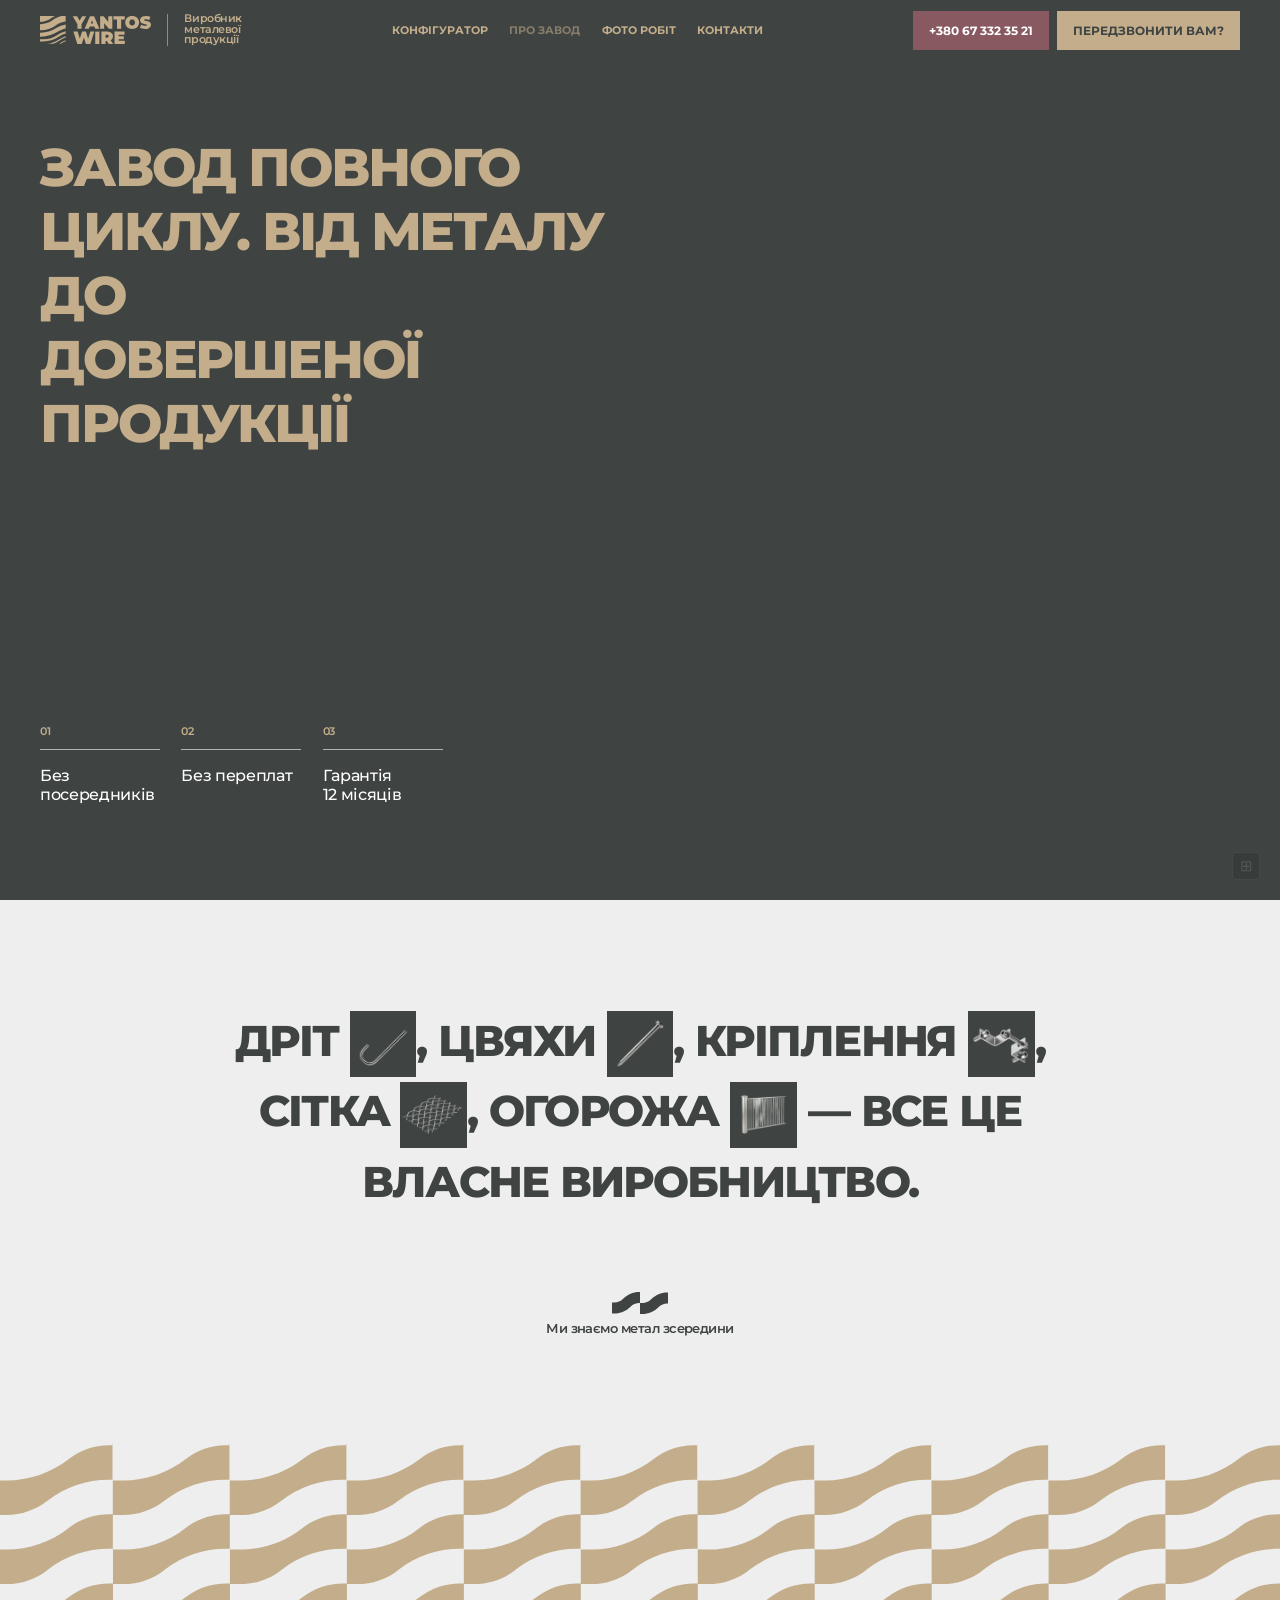
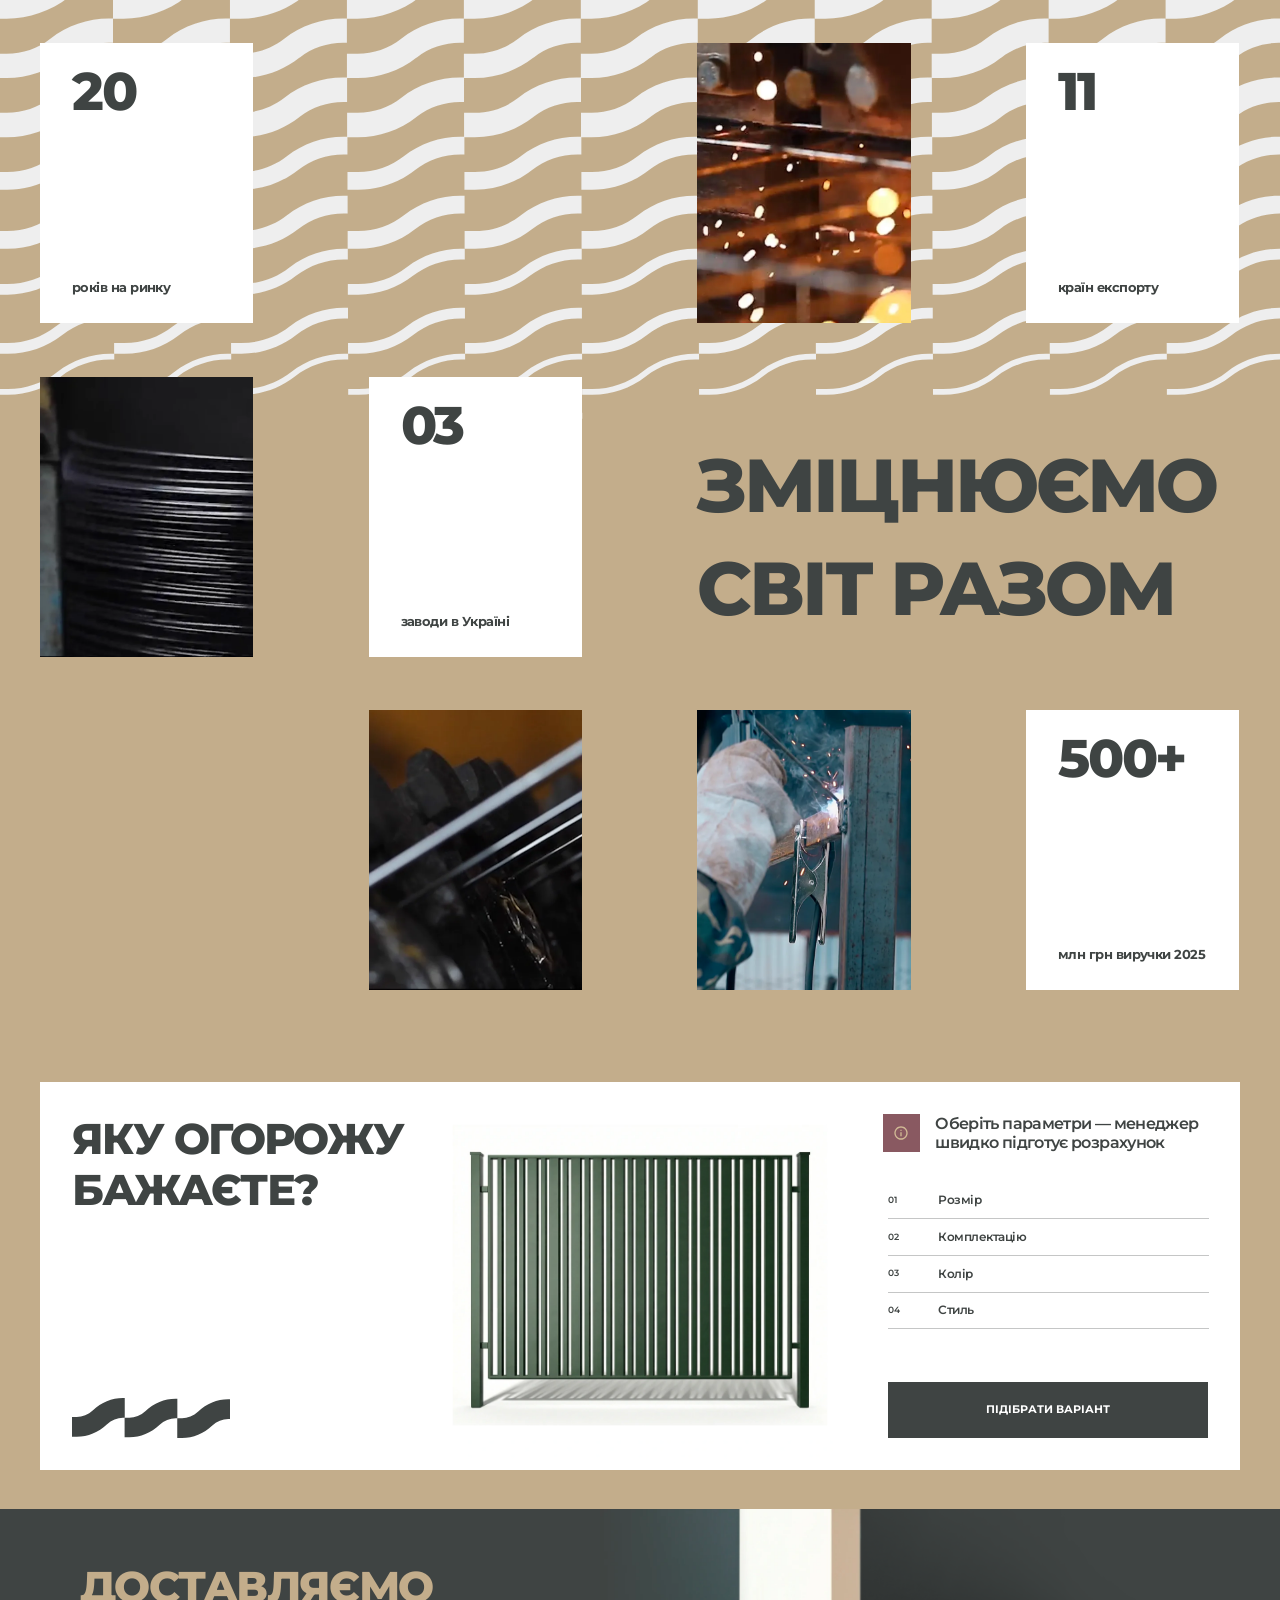
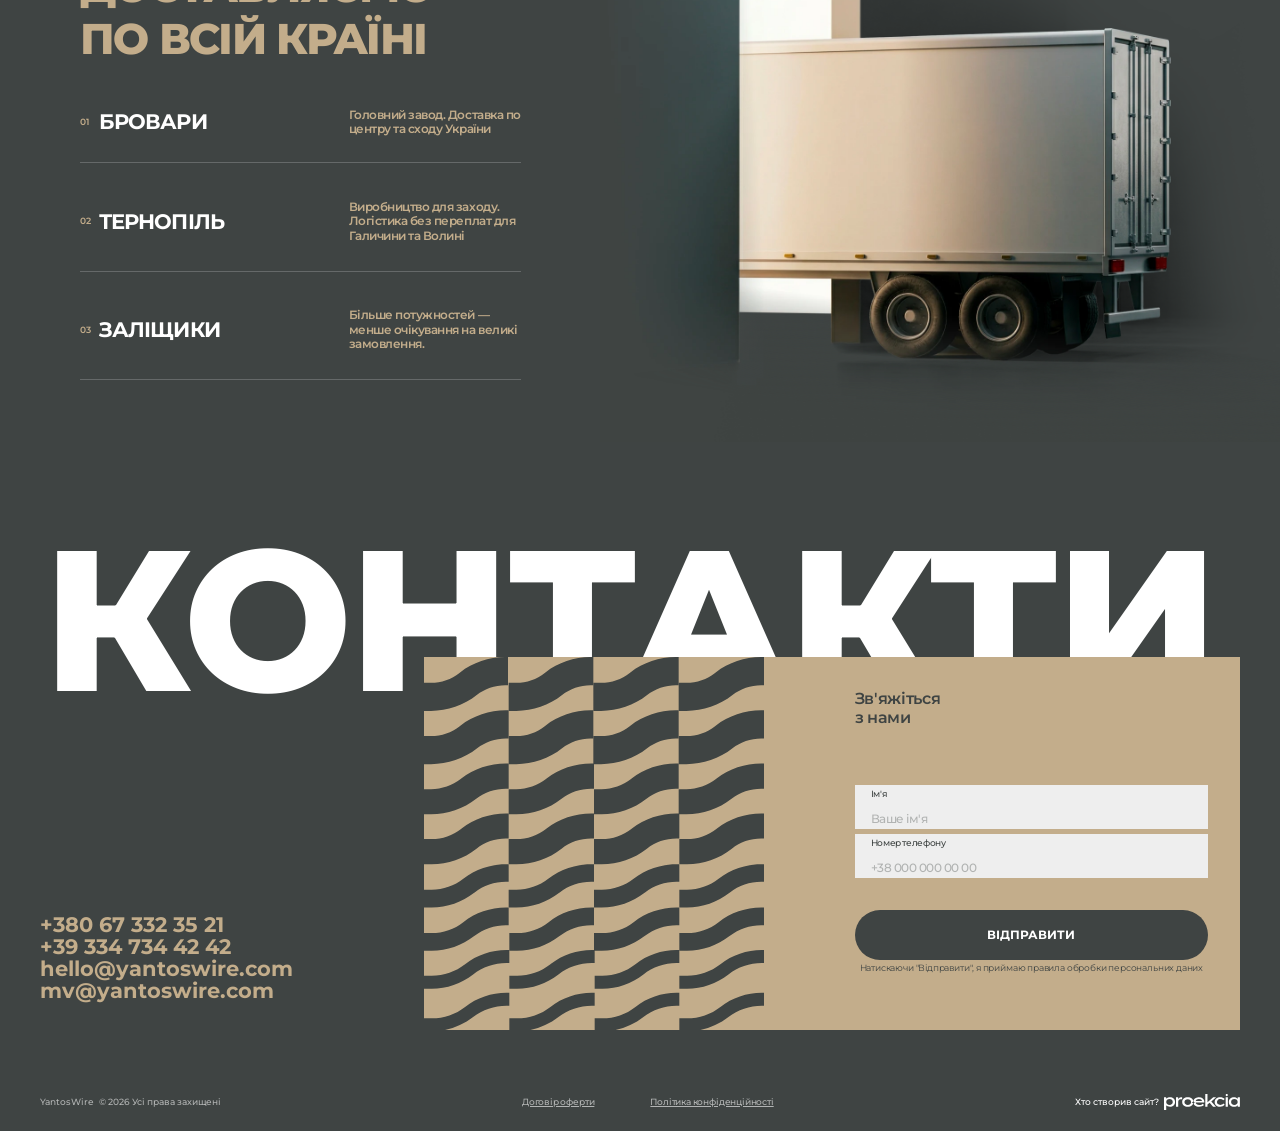
==== commit a0ab1d2a: "Add files via upload" ====
--- a/about.html
+++ b/about.html
@@ -310,8 +310,8 @@
       <span class="ftr-copy-text">© <span class="ftr-year"></span> Усі права захищені</span>
     </div>
     <div class="ftr-links">
-      <a href="#" class="ftr-link">Договір оферти</a>
-      <a href="#" class="ftr-link">Політика конфіденційності</a>
+      <a href="cookies.html" class="ftr-link">Договір оферти</a>
+      <a href="privacy.html" class="ftr-link">Політика конфіденційності</a>
     </div>
     <div class="ftr-credit">
       <span class="ftr-credit-text">Хто створив сайт?</span>
--- a/css/styles.css
+++ b/css/styles.css
@@ -156,6 +156,8 @@
   position:absolute;
   left:50%;transform:translateX(-50%);
   top:16.57vh;
+  opacity:0;
+  animation:none;
   width:clamp(320px,58.75vw,1128px);
   text-align:center;
   margin:0;
@@ -308,7 +310,7 @@
   flex: 1;
 }
 .step-bar__item.is-done {
-  background: var(--sandstone);
+  background: #EEEEEE;
 }
 
 .step-bar__num {
@@ -321,7 +323,6 @@
   flex-shrink: 0;
 }
 .step-bar__item.is-active .step-bar__num { color: #EEEEEE; }
-.step-bar__item.is-done   .step-bar__num { color: #fff; }
 
 .step-bar__label {
   font-family: 'Montserrat', sans-serif;
@@ -353,7 +354,19 @@
   color:var(--graphite);
   padding:var(--pad-v) var(--pad-h) 0;
   margin-bottom:0;
-}
+  flex-shrink:0;
+  position:sticky;top:0;z-index:2;
+  background:var(--panel-bg);
+}
+#app .panel-title{background:var(--graphite);}
+
+/* ─── STEP 2: fit all accordions without scroll ─────────────── */
+#step-2.step-content{overflow:hidden;}
+#step-2 .step-body{overflow:hidden;}
+#step-2 .accord-list{flex:1;display:flex;flex-direction:column;overflow:hidden;}
+#step-2 #acc-standard.accord-open{flex:1;display:flex;flex-direction:column;min-height:0;}
+#step-2 #acc-standard .accord-body{flex:1;min-height:0;max-height:none;overflow-y:auto;}
+#step-2 #acc-custom,#step-2 #acc-consult{flex-shrink:0;}
 
 /* ─── STEP 0: DIM BOXES ─────────────────────────────────────── */
 .dim-grid{
@@ -465,22 +478,28 @@
   letter-spacing:-0.02em;
 }
 
-/* ─── STEP 2: DELIVERY ───────────────────────────────────────── */
+/* ─── STEP 4: DELIVERY ───────────────────────────────────────── */
 .delivery-banner{
-  display:flex;align-items:center;justify-content:space-between;
-  background:var(--white);
-  margin:clamp(14px, 1.25vw, 30px) var(--pad-h) 0;
-  padding:clamp(12px, 1.042vw, 26px) clamp(12px, 1.042vw, 26px) clamp(12px, 1.042vw, 26px) clamp(14px, 1.25vw, 30px);
-  min-height:clamp(70px, 5.208vw, 126px);
+  background:#895961;
+  margin:clamp(12px,1.042vw,24px) var(--pad-h) 0;
+  padding:clamp(16px,1.25vw,28px) clamp(20px,1.563vw,36px);
+  display:flex;
+  align-items:center;
+  gap:clamp(16px,1.25vw,28px);
+  min-height:clamp(80px,5.938vw,114px);
+  flex-shrink:0;
 }
 .delivery-text{
-  font-family:'Montserrat',sans-serif;font-weight:700;
-  font-size:clamp(13px, 0.938vw, 22px);line-height:1.3;color:var(--graphite);
-}
-.delivery-truck{
-  width:clamp(80px, 6.771vw, 164px);height:clamp(46px, 3.906vw, 96px);flex-shrink:0;
-}
-.delivery-truck svg{width:100%;height:100%;}
+  font-family:'Montserrat',sans-serif;font-weight:800;
+  font-size:clamp(14px,1.042vw,20px);color:#fff;
+  line-height:1.2;letter-spacing:-0.02em;
+  flex-shrink:0;
+}
+.delivery-desc{
+  font-family:'Montserrat',sans-serif;font-weight:400;
+  font-size:clamp(11px,0.729vw,14px);color:rgba(255,255,255,0.85);
+  line-height:1.4;letter-spacing:-0.01em;
+}
 
 .config-fields{padding:clamp(10px, 0.833vw, 20px) var(--pad-h) 0;}
 .config-field{margin-bottom:var(--gap-sm);}
@@ -512,9 +531,9 @@
   display:flex;flex-direction:column;gap:0;
 }
 .accord-item{
-  border:1px solid var(--border);
+  border:none;
   margin-bottom:clamp(5px,0.417vw,12px);
-  background:var(--white);
+  background:#EEEEEE;
 }
 .accord-head{
   display:flex;align-items:center;gap:clamp(8px, 0.625vw, 16px);
@@ -541,7 +560,7 @@
 .accord-label{
   flex:1;
   font-family:'Montserrat',sans-serif;font-weight:600;
-  font-size:clamp(12px, 0.781vw, 18px);color:var(--graphite);
+  font-size:clamp(14px, 1.172vw, 18px);color:var(--graphite);
   letter-spacing:-0.02em;
 }
 .accord-chevron{
@@ -560,64 +579,60 @@
 .accord-body{
   display:none;
   border-top:1px solid var(--border);
+  max-height:clamp(240px, 26vh, 400px);
+  overflow-y:auto;
 }
 .accord-item.accord-open .accord-body{display:block;}
 
 /* Discount marquee inside accordion */
 .accord-marquee-wrap{
   overflow:hidden;
-  background:var(--marsala);
-  padding:7px 0;
+  background:#C3AD8B;
+  height:clamp(14px, 1.25vw, 18px);
+  display:flex;align-items:center;
 }
 .accord-marquee{
   display:inline-block;white-space:nowrap;
   animation:marqueeScroll 12s linear infinite;
-  font-family:'Montserrat',sans-serif;font-weight:700;
-  font-size:12px;letter-spacing:2px;
-  color:var(--sandstone);text-transform:uppercase;
+  font-family:'Montserrat',sans-serif;font-weight:600;
+  font-size:12px;letter-spacing:-0.04em;
+  color:#3F4443;text-transform:none;
 }
 
 /* Fence style grid inside accordion */
 .style-grid{
   display:grid;grid-template-columns:1fr 1fr;
   gap:var(--gap-sm);padding:clamp(8px, 0.625vw, 16px);
+  align-items:start;
 }
 .style-card{
-  background:var(--panel-bg);
+  background:#FFFFFF;
   border:1px solid var(--border);
-  padding:clamp(6px,0.521vw,14px) clamp(6px,0.521vw,14px) clamp(5px,0.417vw,12px);
-  cursor:pointer;
+  padding:clamp(6px,0.521vw,16px) clamp(6px,0.521vw,16px) clamp(8px,0.625vw,12px);
+  cursor:pointer;position:relative;
   display:flex;flex-direction:column;gap:0;
   transition:border-color 0.15s;
 }
 .style-card:hover{border-color:var(--graphite);}
 .style-card.selected{border-color:var(--graphite);}
 .style-check{
-  width:clamp(14px,0.938vw,22px);height:clamp(14px,0.938vw,22px);
-  border:2px solid var(--border);
-  background:transparent;
-  flex-shrink:0;margin-bottom:clamp(4px,0.313vw,8px);
-  position:relative;transition:all 0.15s;
-}
-.style-card.selected .style-check{
-  background:var(--graphite);border-color:var(--graphite);
-}
-.style-card.selected .style-check::after{
-  content:'✓';position:absolute;inset:0;
-  display:flex;align-items:center;justify-content:center;
-  color:#fff;font-size:12px;font-weight:700;
-  font-family:'Montserrat',sans-serif;line-height:1;
-}
+  position:absolute;top:8px;left:8px;z-index:2;
+  width:24px;height:24px;
+  background:url('../assets/images/check_icon.svg') center/cover no-repeat;
+  border:none;
+  visibility:hidden;
+}
+.style-card.selected .style-check{visibility:visible;}
 .style-preview{
-  width:100%;height:clamp(42px, 3.125vw, 76px);background:#fff;
-  display:flex;align-items:center;justify-content:center;
-  overflow:hidden;margin-bottom:clamp(4px, 0.313vw, 8px);
-}
-.style-preview svg{width:100%;height:100%;padding:3px;}
+  width:100%;height:clamp(100px,8.333vw,155px);background:#fff;
+  display:flex;align-items:flex-end;justify-content:center;
+  overflow:hidden;margin-bottom:clamp(6px,0.521vw,10px);
+}
+.style-preview img{width:100%;height:100%;object-fit:contain;object-position:center bottom;}
 .style-label{
   font-family:'Montserrat',sans-serif;font-weight:600;
-  font-size:clamp(9px, 0.573vw, 13px);color:var(--graphite);
-  letter-spacing:-0.01em;
+  font-size:clamp(12px, 0.833vw, 16px);color:var(--graphite);
+  letter-spacing:-0.04em;text-align:center;
 }
 
 /* ─── COLOR SELECTION (Step 4) ───────────────────────────────── */
@@ -685,10 +700,11 @@
 .btn-back{
   padding:clamp(12px, 0.833vw, 20px) clamp(18px, 1.458vw, 36px);
   background:var(--panel-bg);
-  border:1px solid rgba(63,68,67,0.3);
-  border-radius:70px;
+  border:2px solid rgba(63,68,67,0.3);
+  border-radius:0;
+  overflow:hidden;
   font-family:'Montserrat',sans-serif;font-weight:700;
-  font-size:clamp(12px, 0.833vw, 20px);text-transform:uppercase;
+  font-size:clamp(11px, 0.729vw, 16px);text-transform:uppercase;
   color:var(--graphite);
   cursor:pointer;white-space:nowrap;
   transition:border-color 0.15s,background 0.15s;
@@ -750,11 +766,10 @@
 #app .dim-btn{background:var(--marsala);color:#fff;}
 #app .dim-btn:hover{background:#7a4f57;}
 #app .dim-btn:active{background:#6e4750;}
-#app .style-card{background:rgba(255,255,255,0.07);border-color:rgba(255,255,255,0.12);}
+#app .style-card{background:#FFFFFF;border-color:rgba(255,255,255,0.12);}
 #app .style-card:hover{border-color:rgba(255,255,255,0.4);}
 #app .style-card.selected{border-color:rgba(255,255,255,0.8);}
-#app .style-check{border-color:rgba(255,255,255,0.25);}
-#app .style-label{color:rgba(255,255,255,0.75);}
+#app .style-label{color:var(--graphite);}
 #app .btn-back{background:transparent;border-color:#EEEEEE;color:#fff;}
 #app .btn-back:hover{background:rgba(255,255,255,0.08);border-color:rgba(255,255,255,0.5);}
 #app .btn-next{background:#fff;color:var(--graphite);}
@@ -769,6 +784,12 @@
 h2.wipe-heading{
   animation:none!important;
   display:flex!important;flex-direction:column;align-items:flex-start;
+  opacity:0;
+}
+h1.wipe-heading.is-visible,
+h2.wipe-heading.is-visible,
+#hero h1.wipe-heading.is-visible{
+  opacity:1;
 }
 
 .wipe-line{
@@ -826,6 +847,18 @@
 /* ─── ANIMATIONS ──────────────────────────────────────────────── */
 @keyframes fadeUp{from{opacity:0;transform:translateY(14px);}to{opacity:1;transform:translateY(0);}}
 @keyframes marqueeScroll{from{transform:translateX(0);}to{transform:translateX(-50%);}}
+
+/* Nav button enter/exit (step 0 ↔ 1) */
+@keyframes navBackIn {
+  from { max-width:0; padding-left:0; padding-right:0; opacity:0; border-left-width:0; border-right-width:0; }
+  to   { max-width:200px; opacity:1; }
+}
+@keyframes navBackOut {
+  from { max-width:200px; opacity:1; }
+  to   { max-width:0; padding-left:0; padding-right:0; opacity:0; border-left-width:0; border-right-width:0; }
+}
+.panel-nav.nav-enter .btn-back { animation: navBackIn  0.32s cubic-bezier(0.4,0,0.2,1) both; }
+.panel-nav.nav-exit  .btn-back { animation: navBackOut 0.32s cubic-bezier(0.4,0,0.2,1) both; }
 
 /* ═══════════════════════════════════════════════════════════════
    MOBILE ≤ 768px
@@ -1255,9 +1288,9 @@
   .pkg-card.selected .pkg-check::after{font-size:12px;}
 
   /* Delivery mobile */
-  .delivery-banner{margin:2.564vw 5.128vw 0;padding:3.077vw 3.59vw;min-height:70px;}
-  .delivery-text{font-size:3.333vw;}
-  .delivery-truck{width:80px;height:50px;}
+  .delivery-banner{padding:4.103vw 5.128vw;gap:3.077vw;min-height:auto;}
+  .delivery-text{font-size:4.103vw;}
+  .delivery-desc{font-size:3.077vw;}
   .config-fields{padding:2.051vw 5.128vw 0;}
   .config-field-label{font-size:3.077vw;}
   .config-field-input{font-size:3.846vw;}
@@ -1265,19 +1298,38 @@
   /* Accordion mobile */
   .accord-list{padding:2.564vw 5.128vw 0;}
   .accord-head{padding:2.564vw 3.077vw;}
-  .accord-label{font-size:3.333vw;}
-  .style-grid{gap:1.282vw;padding:2.051vw;}
-  .style-preview{height:44px;}
-  .style-label{font-size:3.077vw;}
-  .style-check{width:14px;height:14px;}
+  .accord-label{font-size:3.590vw;}
+  .style-grid{
+    display:flex;flex-direction:row;flex-wrap:nowrap;
+    gap:1.026vw;padding:2.051vw 4.103vw;
+    overflow-x:auto;overflow-y:hidden;
+    -webkit-overflow-scrolling:touch;
+    scrollbar-width:none;
+  }
+  .style-grid::-webkit-scrollbar{display:none;}
+
+  /* Reset desktop flex-fill for step-2 on mobile */
+  #step-2 .step-body{overflow-y:auto;}
+  #step-2 .accord-list{flex:none;overflow:visible;}
+  #step-2 #acc-standard.accord-open{flex:none;}
+  #step-2 #acc-standard .accord-body{flex:none;overflow:hidden;max-height:none;}
+
+  .style-card{
+    flex:0 0 39.744vw;width:39.744vw;
+    min-height:auto;
+    padding:2.051vw;
+  }
+  .style-preview{height:24.615vw;}
+  .style-label{font-size:3.077vw;margin-top:1.026vw;}
+  .style-check{width:3.923vw;height:3.923vw;top:1.026vw;left:1.026vw;}
 
   /* Config fields mobile */
   .config-field-box{padding:2.051vw 3.077vw 2.564vw;}
 
   /* Nav buttons mobile */
-  .panel-nav{padding:5.128vw 5.128vw;gap:1.538vw;}
-  .btn-back{padding:3.077vw 4.615vw;font-size:3.077vw;border-radius:0;}
-  .btn-next{padding:4.103vw 6.154vw;font-size:4.103vw;border-radius:0;}
+  .panel-nav{padding:3.077vw 5.128vw;gap:1.538vw;align-items:flex-start;}
+  .btn-back{padding:4.051vw 4.615vw;font-size:3.077vw;border-radius:0;border:none;outline:2px solid #EEEEEE;outline-offset:-2px;}
+  .btn-next{padding:4.051vw 6.154vw;font-size:3.077vw;border-radius:0;}
 
   /* Success mobile */
   .success-screen{padding:16px;}
@@ -1556,6 +1608,7 @@
   display: block;
   height: clamp(14px, 1.25vw, 24px); /* 24/1920 */
   width: auto;
+  filter: brightness(0) invert(1); /* white on dark bg */
 }
 
 /* ── Footer theme variants ──────────────────────────────────── */
@@ -1578,7 +1631,7 @@
 }
 .site-footer--sandstone .ftr-credit-logo img,
 .site-footer--porcelain .ftr-credit-logo img {
-  /* SVG fill уже #3F4443 — фильтр не нужен */
+  filter: none;
 }
 
 /* ─── MOBILE FOOTER (about / contacts / works) ───────────────
